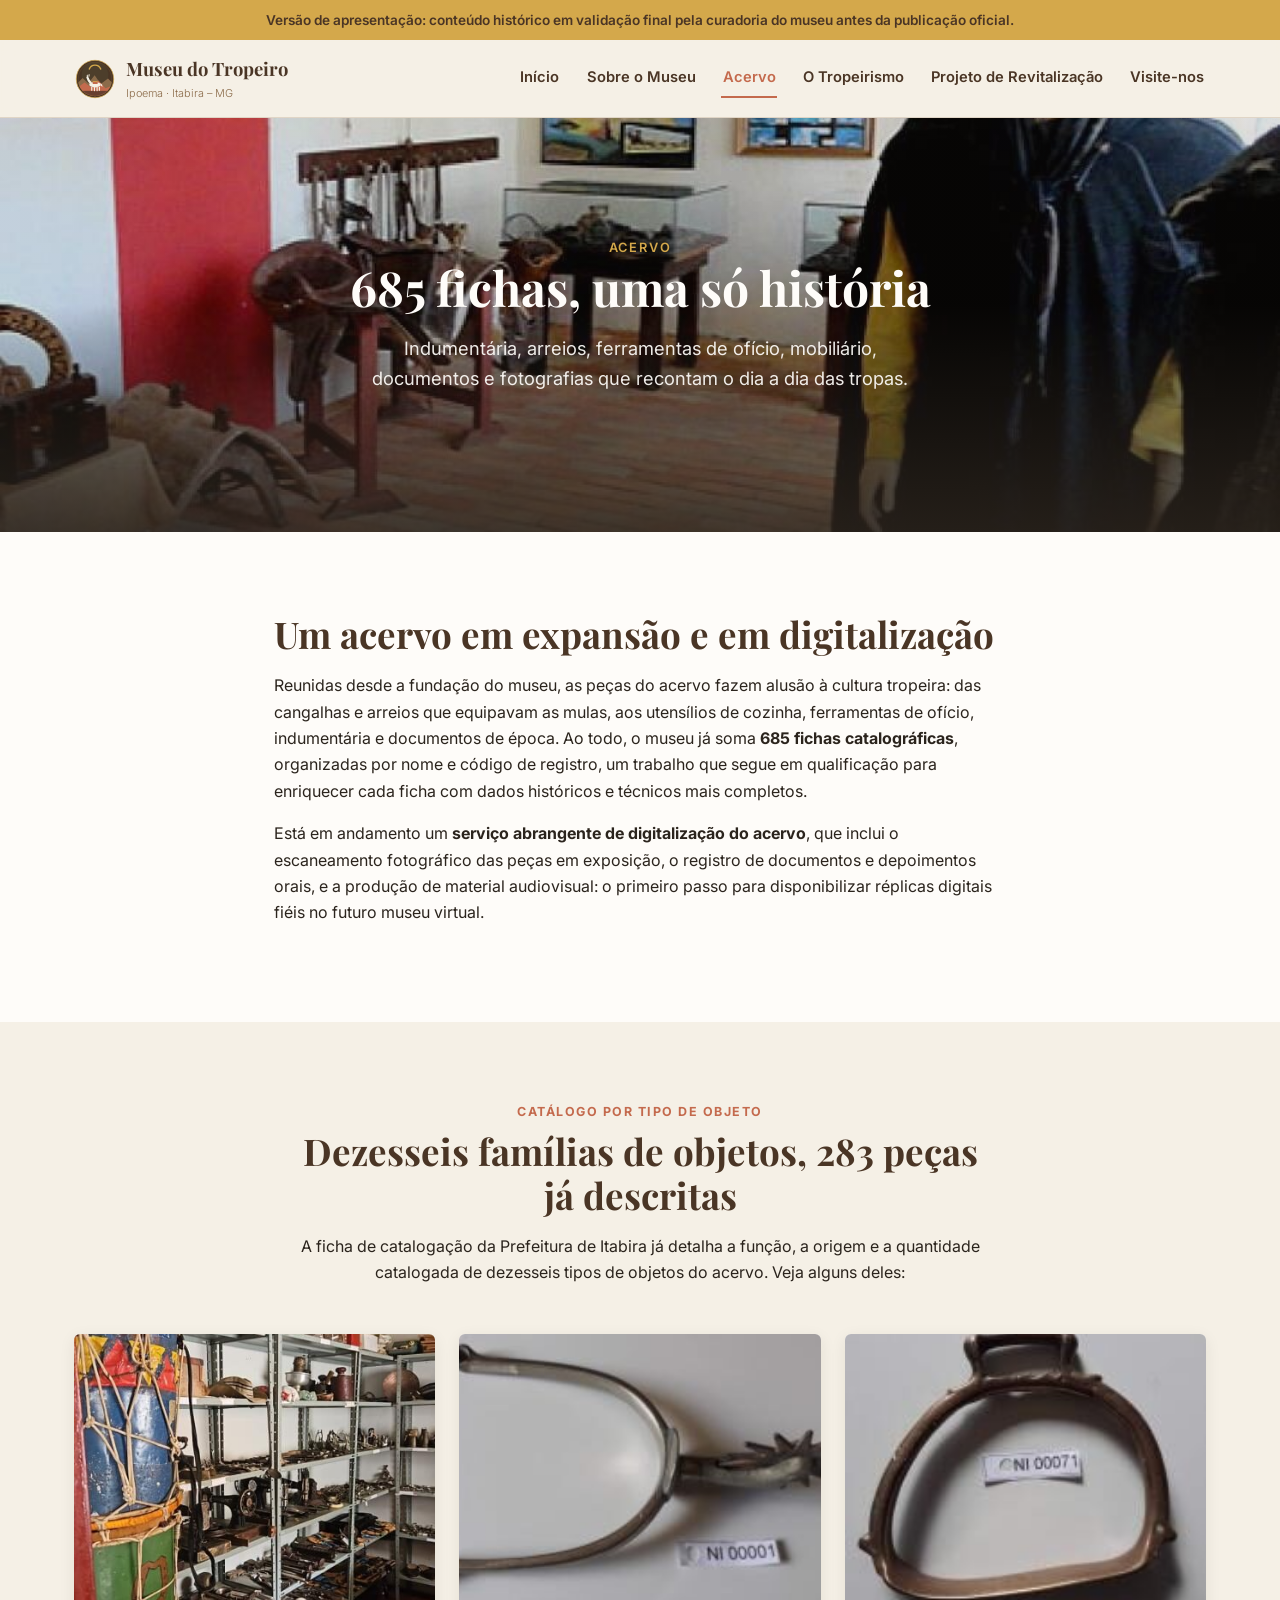
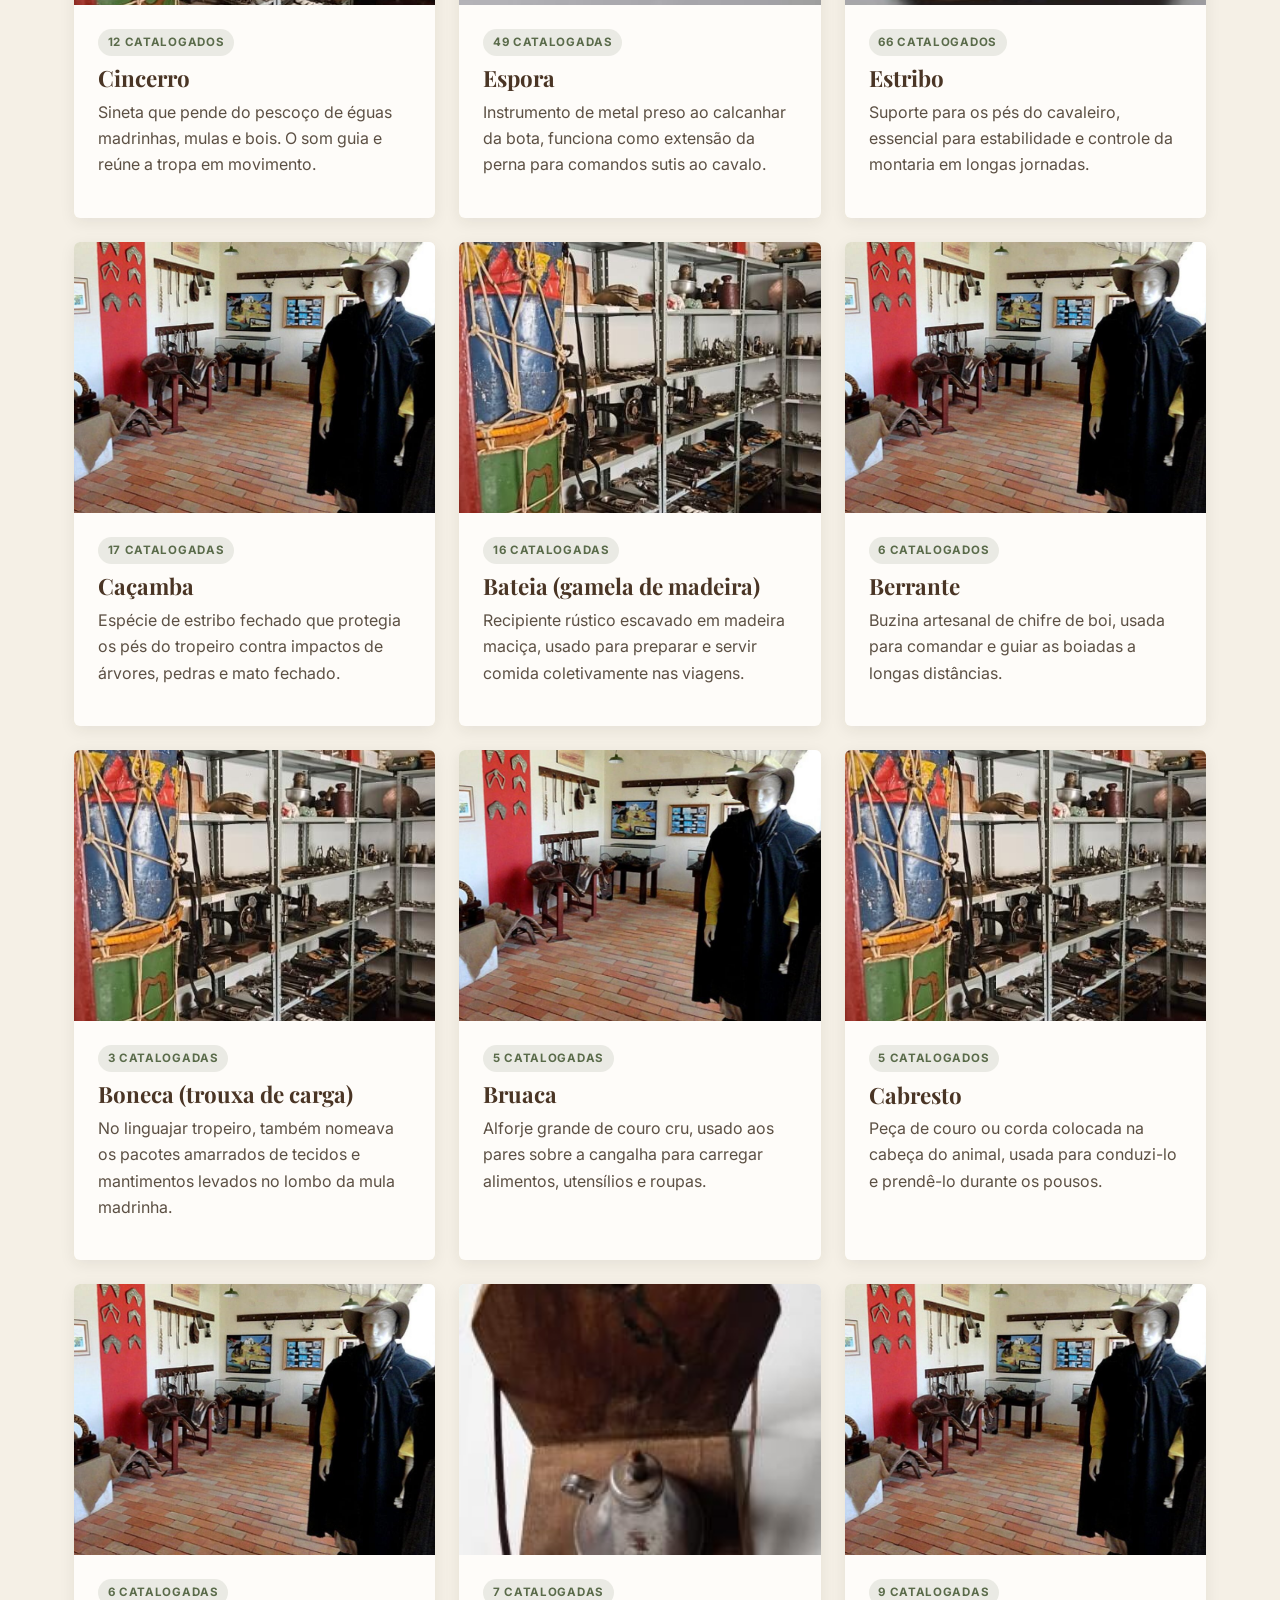
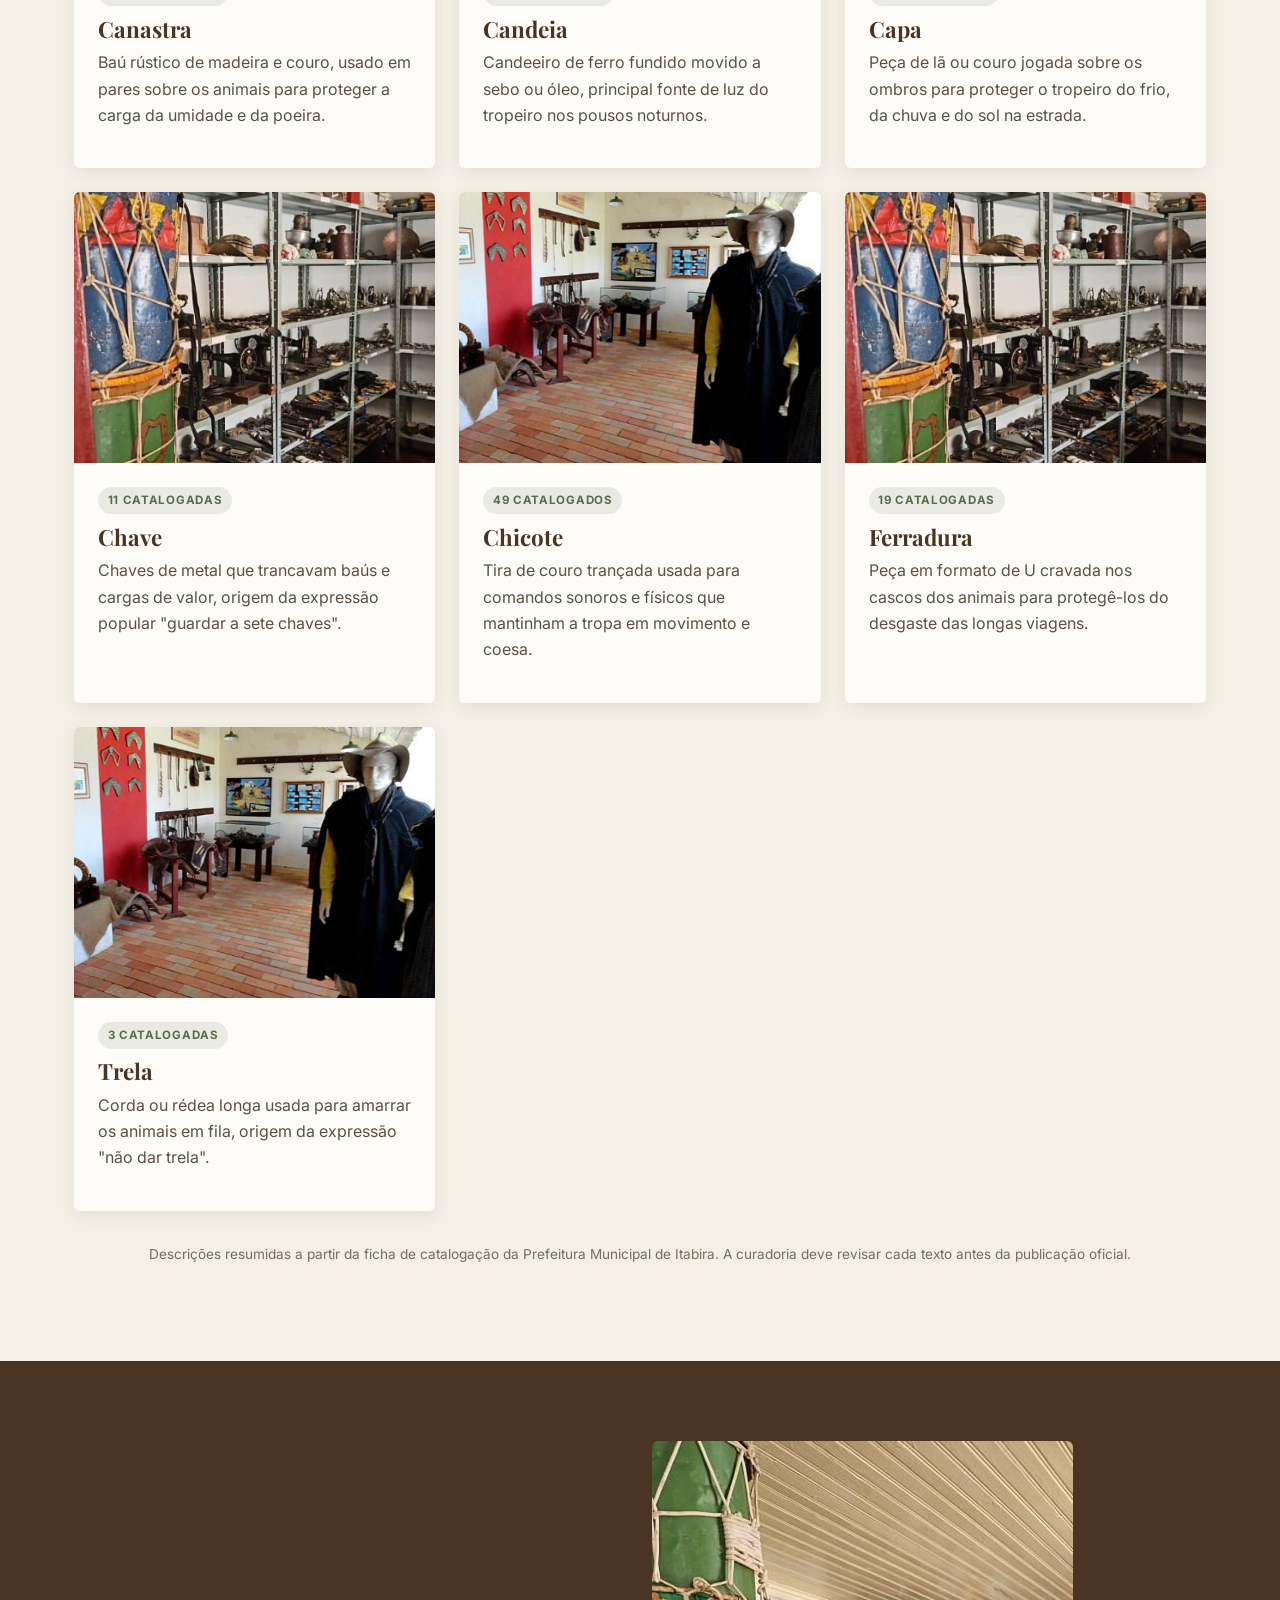
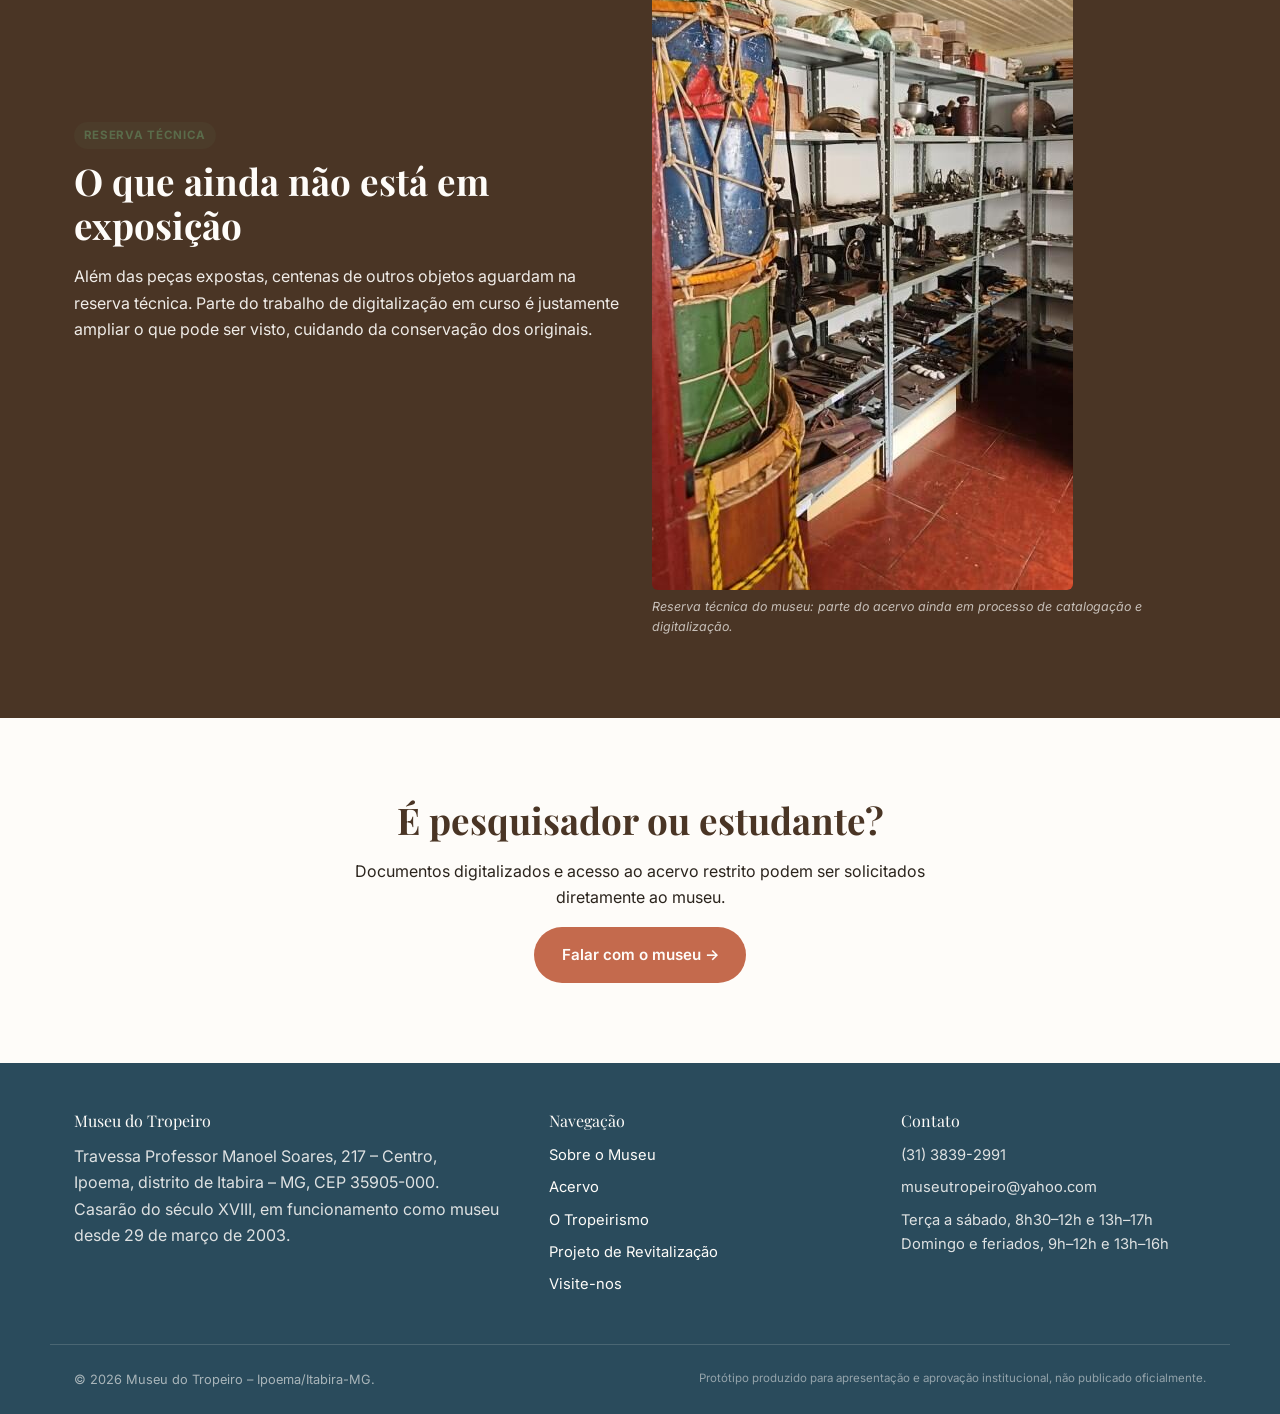
==== acervo.html @ edb42ef6 "Corrige arquivos truncados por falha de sincronizacao; catalogo completo do acervo integro" ====
<!DOCTYPE html>
<html lang="pt-BR">
<head>
<meta charset="UTF-8">
<meta name="viewport" content="width=device-width, initial-scale=1.0">
<title>Acervo | Museu do Tropeiro – Ipoema, Itabira-MG</title>
<meta name="description" content="685 fichas catalográficas: indumentária, arreios e montaria, ferramentas de ofício, mobiliário, documentos e fotografias da cultura tropeira.">
<link rel="canonical" href="https://www.museudotropeiro.org.br/acervo.html">
<meta property="og:title" content="Acervo do Museu do Tropeiro">
<meta property="og:description" content="Mais de 500 peças que contam a história do tropeirismo em Ipoema, Itabira-MG.">
<meta property="og:type" content="website">
<link rel="preconnect" href="https://fonts.googleapis.com">
<link rel="preconnect" href="https://fonts.gstatic.com" crossorigin>
<link href="https://fonts.googleapis.com/css2?family=Playfair+Display:wght@400;700&family=Inter:wght@300;400;600;700&display=swap" rel="stylesheet">
<link rel="icon" href="assets/logo/logo.svg" type="image/svg+xml">
<link rel="stylesheet" href="style.css">
</head>
<body>
<a class="skip-link" href="#conteudo-principal">Pular para o conteúdo principal</a>
<div class="faixa-aviso">Versão de apresentação: conteúdo histórico em validação final pela curadoria do museu antes da publicação oficial.</div>

<header class="header">
  <div class="header__inner">
    <a href="index.html" class="brand">
      <img src="assets/logo/logo.svg" alt="" class="brand__logo" width="42" height="42">
      <span>Museu do Tropeiro<small>Ipoema · Itabira – MG</small></span>
    </a>
    <button class="menu-toggle" aria-label="Abrir menu" aria-expanded="false" aria-controls="menu-principal">
      <svg viewBox="0 0 24 24" fill="none" stroke="currentColor" stroke-width="2" stroke-linecap="round" aria-hidden="true"><line x1="3" y1="6" x2="21" y2="6"/><line x1="3" y1="12" x2="21" y2="12"/><line x1="3" y1="18" x2="21" y2="18"/></svg>
    </button>
    <nav class="nav" id="menu-principal" aria-label="Menu principal">
      <a href="index.html">Início</a>
      <a href="sobre.html">Sobre o Museu</a>
      <a href="acervo.html">Acervo</a>
      <a href="tropeirismo.html">O Tropeirismo</a>
      <a href="projeto.html">Projeto de Revitalização</a>
      <a href="visite.html">Visite-nos</a>
    </nav>
  </div>
</header>
<div class="nav-overlay"></div>

<main id="conteudo-principal">

  <section class="hero hero--pagina" style="background-image:url('assets/images/interior-exposicao.jpg');">
    <div class="hero__content">
      <span class="hero__eyebrow">Acervo</span>
      <h1>685 fichas, uma só história</h1>
      <p class="lead">Indumentária, arreios, ferramentas de ofício, mobiliário, documentos e fotografias que recontam o dia a dia das tropas.</p>
    </div>
  </section>

  <section class="secao-branca">
    <div class="container" style="max-width:780px;">
      <div class="reveal">
        <h2>Um acervo em expansão e em digitalização</h2>
        <p>Reunidas desde a fundação do museu, as peças do acervo fazem alusão à cultura tropeira: das cangalhas e arreios que equipavam as mulas, aos utensílios de cozinha, ferramentas de ofício, indumentária e documentos de época. Ao todo, o museu já soma <strong>685 fichas catalográficas</strong>, organizadas por nome e código de registro, um trabalho que segue em qualificação para enriquecer cada ficha com dados históricos e técnicos mais completos.</p>
        <p>Está em andamento um <strong>serviço abrangente de digitalização do acervo</strong>, que inclui o escaneamento fotográfico das peças em exposição, o registro de documentos e depoimentos orais, e a produção de material audiovisual: o primeiro passo para disponibilizar réplicas digitais fiéis no futuro museu virtual.</p>
      </div>
    </div>
  </section>

  <section class="secao-creme">
    <div class="container">
      <div class="secao-cabecalho reveal">
        <span class="eyebrow">Catálogo por tipo de objeto</span>
        <h2>Dezesseis famílias de objetos, 283 peças já descritas</h2>
        <p>A ficha de catalogação da Prefeitura de Itabira já detalha a função, a origem e a quantidade catalogada de dezesseis tipos de objetos do acervo. Veja alguns deles:</p>
      </div>
      <div class="grid grid--3">
        <div class="card reveal">
          <img class="card__img" src="assets/images/reserva-tecnica.jpg" alt="Cincerros do acervo do museu" loading="lazy">
          <div class="card__body">
            <span class="card__tag">12 catalogados</span>
            <h3>Cincerro</h3>
            <p>Sineta que pende do pescoço de éguas madrinhas, mulas e bois. O som guia e reúne a tropa em movimento.</p>
          </div>
        </div>
        <div class="card reveal">
          <img class="card__img" src="assets/images/espora-catalogada.jpg" alt="Espora catalogada no acervo do museu, com etiqueta de registro" loading="lazy">
          <div class="card__body">
            <span class="card__tag">49 catalogadas</span>
            <h3>Espora</h3>
            <p>Instrumento de metal preso ao calcanhar da bota, funciona como extensão da perna para comandos sutis ao cavalo.</p>
          </div>
        </div>
        <div class="card reveal">
          <img class="card__img" src="assets/images/estribo-catalogado.jpg" alt="Estribo catalogado no acervo do museu, com etiqueta de registro" loading="lazy">
          <div class="card__body">
            <span class="card__tag">66 catalogados</span>
            <h3>Estribo</h3>
            <p>Suporte para os pés do cavaleiro, essencial para estabilidade e controle da montaria em longas jornadas.</p>
          </div>
        </div>
        <div class="card reveal">
          <img class="card__img" src="assets/images/interior-exposicao.jpg" alt="Sala de exposição com arreios e montarias" loading="lazy">
          <div class="card__body">
            <span class="card__tag">17 catalogadas</span>
            <h3>Caçamba</h3>
            <p>Espécie de estribo fechado que protegia os pés do tropeiro contra impactos de árvores, pedras e mato fechado.</p>
          </div>
        </div>
        <div class="card reveal">
          <img class="card__img" src="assets/images/reserva-tecnica.jpg" alt="Utensílios de madeira do acervo" loading="lazy">
          <div class="card__body">
            <span class="card__tag">16 catalogadas</span>
            <h3>Bateia (gamela de madeira)</h3>
            <p>Recipiente rústico escavado em madeira maciça, usado para preparar e servir comida coletivamente nas viagens.</p>
          </div>
        </div>
        <div class="card reveal">
          <img class="card__img" src="assets/images/interior-exposicao.jpg" alt="Instrumentos sonoros do acervo do museu" loading="lazy">
          <div class="card__body">
            <span class="card__tag">6 catalogados</span>
            <h3>Berrante</h3>
            <p>Buzina artesanal de chifre de boi, usada para comandar e guiar as boiadas a longas distâncias.</p>
          </div>
        </div>
        <div class="card reveal">
          <img class="card__img" src="assets/images/reserva-tecnica.jpg" alt="Trouxas de carga do acervo do museu" loading="lazy">
          <div class="card__body">
            <span class="card__tag">3 catalogadas</span>
            <h3>Boneca (trouxa de carga)</h3>
            <p>No linguajar tropeiro, também nomeava os pacotes amarrados de tecidos e mantimentos levados no lombo da mula madrinha.</p>
          </div>
        </div>
        <div class="card reveal">
          <img class="card__img" src="assets/images/interior-exposicao.jpg" alt="Bruacas de couro do acervo do museu" loading="lazy">
          <div class="card__body">
            <span class="card__tag">5 catalogadas</span>
            <h3>Bruaca</h3>
            <p>Alforje grande de couro cru, usado aos pares sobre a cangalha para carregar alimentos, utensílios e roupas.</p>
          </div>
        </div>
        <div class="card reveal">
          <img class="card__img" src="assets/images/reserva-tecnica.jpg" alt="Cabrestos de couro do acervo do museu" loading="lazy">
          <div class="card__body">
            <span class="card__tag">5 catalogados</span>
            <h3>Cabresto</h3>
            <p>Peça de couro ou corda colocada na cabeça do animal, usada para conduzi-lo e prendê-lo durante os pousos.</p>
          </div>
        </div>
        <div class="card reveal">
          <img class="card__img" src="assets/images/interior-exposicao.jpg" alt="Baús de viagem do acervo do museu" loading="lazy">
          <div class="card__body">
            <span class="card__tag">6 catalogadas</span>
            <h3>Canastra</h3>
            <p>Baú rústico de madeira e couro, usado em pares sobre os animais para proteger a carga da umidade e da poeira.</p>
          </div>
        </div>
        <div class="card reveal">
          <img class="card__img" src="assets/images/candeia-catalogada.jpg" alt="Candeia catalogada no acervo do museu, com etiqueta de registro" loading="lazy">
          <div class="card__body">
            <span class="card__tag">7 catalogadas</span>
            <h3>Candeia</h3>
            <p>Candeeiro de ferro fundido movido a sebo ou óleo, principal fonte de luz do tropeiro nos pousos noturnos.</p>
          </div>
        </div>
        <div class="card reveal">
          <img class="card__img" src="assets/images/interior-exposicao.jpg" alt="Capas de tropeiro do acervo do museu" loading="lazy">
          <div class="card__body">
            <span class="card__tag">9 catalogadas</span>
            <h3>Capa</h3>
            <p>Peça de lã ou couro jogada sobre os ombros para proteger o tropeiro do frio, da chuva e do sol na estrada.</p>
          </div>
        </div>
        <div class="card reveal">
          <img class="card__img" src="assets/images/reserva-tecnica.jpg" alt="Chaves antigas do acervo do museu" loading="lazy">
          <div class="card__body">
            <span class="card__tag">11 catalogadas</span>
            <h3>Chave</h3>
            <p>Chaves de metal que trancavam baús e cargas de valor, origem da expressão popular "guardar a sete chaves".</p>
          </div>
        </div>
        <div class="card reveal">
          <img class="card__img" src="assets/images/interior-exposicao.jpg" alt="Chicotes de couro do acervo do museu" loading="lazy">
          <div class="card__body">
            <span class="card__tag">49 catalogados</span>
            <h3>Chicote</h3>
            <p>Tira de couro trançada usada para comandos sonoros e físicos que mantinham a tropa em movimento e coesa.</p>
          </div>
        </div>
        <div class="card reveal">
          <img class="card__img" src="assets/images/reserva-tecnica.jpg" alt="Ferraduras do acervo do museu" loading="lazy">
          <div class="card__body">
            <span class="card__tag">19 catalogadas</span>
            <h3>Ferradura</h3>
            <p>Peça em formato de U cravada nos cascos dos animais para protegê-los do desgaste das longas viagens.</p>
          </div>
        </div>
        <div class="card reveal">
          <img class="card__img" src="assets/images/interior-exposicao.jpg" alt="Cordas e rédeas do acervo do museu" loading="lazy">
          <div class="card__body">
            <span class="card__tag">3 catalogadas</span>
            <h3>Trela</h3>
            <p>Corda ou rédea longa usada para amarrar os animais em fila, origem da expressão "não dar trela".</p>
          </div>
        </div>
      </div>
      <p class="text-center reveal" style="margin-top:2rem; font-size:0.85rem; color:#7a6c5a;">Descrições resumidas a partir da ficha de catalogação da Prefeitura Municipal de Itabira. A curadoria deve revisar cada texto antes da publicação oficial.</p>
    </div>
  </section>

  <section class="secao-escura">
    <div class="container grid grid--2" style="align-items:center;">
      <div class="reveal">
        <span class="card__tag">Reserva técnica</span>
        <h2>O que ainda não está em exposição</h2>
        <p>Além das peças expostas, centenas de outros objetos aguardam na reserva técnica. Parte do trabalho de digitalização em curso é justamente ampliar o que pode ser visto, cuidando da conservação dos originais.</p>
      </div>
      <figure class="foto-credito reveal">
        <img src="assets/images/reserva-tecnica.jpg" alt="Prateleiras da reserva técnica com dezenas de peças aguardando catalogação" loading="lazy">
        <figcaption style="color:rgba(254,252,249,0.7);">Reserva técnica do museu: parte do acervo ainda em processo de catalogação e digitalização.</figcaption>
      </figure>
    </div>
  </section>

  <section class="secao-branca text-center">
    <div class="container reveal" style="max-width:640px;">
      <h2>É pesquisador ou estudante?</h2>
      <p>Documentos digitalizados e acesso ao acervo restrito podem ser solicitados diretamente ao museu.</p>
      <a href="visite.html#contato" class="btn btn--primario">Falar com o museu →</a>
    </div>
  </section>

</main>

<footer class="rodape">
  <div class="container rodape-grid">
    <div>
      <h4>Museu do Tropeiro</h4>
      <p>Travessa Professor Manoel Soares, 217 – Centro, Ipoema, distrito de Itabira – MG, CEP 35905-000. Casarão do século XVIII, em funcionamento como museu desde 29 de março de 2003.</p>
    </div>
    <div>
      <h4>Navegação</h4>
      <ul>
        <li><a href="sobre.html">Sobre o Museu</a></li>
        <li><a href="acervo.html">Acervo</a></li>
        <li><a href="tropeirismo.html">O Tropeirismo</a></li>
        <li><a href="projeto.html">Projeto de Revitalização</a></li>
        <li><a href="visite.html">Visite-nos</a></li>
      </ul>
    </div>
    <div>
      <h4>Contato</h4>
      <ul>
        <li>(31) 3839-2991</li>
        <li>museutropeiro@yahoo.com</li>
        <li>Terça a sábado, 8h30–12h e 13h–17h<br>Domingo e feriados, 9h–12h e 13h–16h</li>
      </ul>
    </div>
  </div>
  <div class="container rodape-base">
    <span>© 2026 Museu do Tropeiro – Ipoema/Itabira-MG.</span>
    <span class="selo-nota">Protótipo produzido para apresentação e aprovação institucional, não publicado oficialmente.</span>
  </div>
</footer>
<script src="script.js" defer></script>
</body>
</html>
---- style.css ----
/* =========================================================
   MUSEU DO TROPEIRO (Ipoema / Itabira - MG)
   Design system e estilos globais
   ========================================================= */

:root {
  /* Paleta */
  --cor-couro: #8B6B4A;
  --cor-cafe: #4A3525;
  --cor-terracota: #C46A4D;
  --cor-dourado: #D4A84B;
  --cor-creme: #F5F0E6;
  --cor-petroleo: #2A4B5C;
  --cor-musgo: #5A6B4A;
  --cor-offblack: #2B241D;
  --cor-branco: #FEFCF9;

  /* Tipografia */
  --fonte-titulo: "Playfair Display", Georgia, serif;
  --fonte-corpo: "Inter", -apple-system, sans-serif;

  /* Espaçamento */
  --espaco-xs: 0.5rem;
  --espaco-sm: 1rem;
  --espaco-md: 1.5rem;
  --espaco-lg: 3rem;
  --espaco-xl: 5rem;

  /* Elevação */
  --sombra-suave: 0 4px 16px rgba(43, 36, 29, 0.08);
  --sombra-media: 0 8px 28px rgba(43, 36, 29, 0.14);
  --raio: 6px;

  --largura-max: 1180px;
}

/* ---------- Reset ---------- */
*, *::before, *::after { box-sizing: border-box; }
html { scroll-behavior: smooth; }
@media (prefers-reduced-motion: reduce) {
  html { scroll-behavior: auto; }
  *, *::before, *::after { animation-duration: 0.01ms !important; animation-iteration-count: 1 !important; transition-duration: 0.01ms !important; }
}

body {
  margin: 0;
  font-family: var(--fonte-corpo);
  font-weight: 400;
  font-size: 16px;
  line-height: 1.65;
  color: var(--cor-offblack);
  background: var(--cor-creme);
  -webkit-font-smoothing: antialiased;
}

h1, h2, h3, h4 {
  font-family: var(--fonte-titulo);
  color: var(--cor-cafe);
  line-height: 1.2;
  margin: 0 0 var(--espaco-sm);
  font-weight: 700;
}
h1 { font-size: clamp(2.2rem, 4vw, 3rem); }
h2 { font-size: clamp(1.7rem, 3vw, 2.3rem); }
h3 { font-size: 1.4rem; }
h4 { font-size: 1.15rem; font-weight: 400; font-style: italic; }

p { margin: 0 0 var(--espaco-sm); }
a { color: var(--cor-terracota); text-decoration: none; transition: color 0.2s ease; }
a:hover { color: var(--cor-cafe); text-decoration: underline; }
img { max-width: 100%; display: block; border-radius: var(--raio); }
ul { padding-left: 1.2rem; }
.container { max-width: var(--largura-max); margin: 0 auto; padding: 0 var(--espaco-md); }

/* ---------- Foco / acessibilidade ---------- */
a:focus-visible, button:focus-visible, input:focus-visible, textarea:focus-visible, [tabindex]:focus-visible {
  outline: 3px solid var(--cor-dourado);
  outline-offset: 2px;
}

.skip-link {
  position: absolute;
  left: -999px;
  top: 0;
  background: var(--cor-cafe);
  color: var(--cor-branco);
  padding: 0.75rem 1.25rem;
  z-index: 1000;
  border-radius: 0 0 var(--raio) 0;
}
.skip-link:focus {
  left: 0;
}

.sr-only {
  position: absolute;
  width: 1px; height: 1px;
  overflow: hidden;
  clip: rect(0 0 0 0);
  white-space: nowrap;
}

/* ---------- Header ---------- */
.header {
  position: sticky;
  top: 0;
  z-index: 500;
  background: rgba(245, 240, 230, 0.85);
  backdrop-filter: blur(8px);
  border-bottom: 1px solid rgba(139, 107, 74, 0.2);
  transition: background 0.3s ease, box-shadow 0.3s ease;
}
.header.scrolled {
  background: var(--cor-creme);
  box-shadow: var(--sombra-suave);
}
.header__inner {
  display: flex;
  align-items: center;
  justify-content: space-between;
  padding: 0.9rem var(--espaco-md);
  max-width: var(--largura-max);
  margin: 0 auto;
}
.brand {
  display: flex;
  align-items: center;
  gap: 0.6rem;
  font-family: var(--fonte-titulo);
  font-weight: 700;
  font-size: 1.15rem;
  color: var(--cor-cafe);
}
.brand__badge {
  width: 38px; height: 38px;
  border-radius: 50%;
  background: var(--cor-terracota);
  color: var(--cor-branco);
  display: flex; align-items: center; justify-content: center;
  font-family: var(--fonte-titulo);
  font-weight: 700;
  flex-shrink: 0;
}
.brand__logo {
  width: 42px;
  height: 42px;
  flex-shrink: 0;
}
.rodape__logo {
  width: 46px;
  height: 46px;
  flex-shrink: 0;
}
.brand small { display: block; font-family: var(--fonte-corpo); font-weight: 300; font-size: 0.68rem; color: var(--cor-couro); }

.nav {
  display: flex;
  gap: var(--espaco-md);
  align-items: center;
}
.nav a {
  color: var(--cor-cafe);
  font-weight: 600;
  font-size: 0.92rem;
  padding: 0.4rem 0.1rem;
  border-bottom: 2px solid transparent;
  text-decoration: none;
}
.nav a:hover, .nav a.active {
  color: var(--cor-terracota);
  border-bottom-color: var(--cor-terracota);
}

.menu-toggle {
  display: none;
  background: none;
  border: none;
  cursor: pointer;
  padding: 0.5rem;
  color: var(--cor-cafe);
}
.menu-toggle svg { width: 26px; height: 26px; }

@media (max-width: 860px) {
  .menu-toggle { display: block; }
  .nav {
    position: fixed;
    top: 0; left: 0;
    height: 100vh;
    width: min(78vw, 320px);
    background: var(--cor-branco);
    flex-direction: column;
    align-items: flex-start;
    padding: 5.5rem var(--espaco-md) var(--espaco-md);
    gap: var(--espaco-md);
    transform: translateX(-100%);
    transition: transform 0.3s ease-in-out;
    box-shadow: var(--sombra-media);
  }
  .nav.open { transform: translateX(0); }
  .nav a { font-size: 1.05rem; width: 100%; }
  .nav-overlay {
    display: none;
    position: fixed; inset: 0;
    background: rgba(43,36,29,0.45);
    z-index: 490;
  }
  .nav-overlay.open { display: block; }
}

/* ---------- Hero ---------- */
.hero {
  position: relative;
  min-height: 78vh;
  display: flex;
  align-items: center;
  color: var(--cor-branco);
  overflow: hidden;
  background: linear-gradient(180deg, rgba(43,36,29,0.35), rgba(43,36,29,0.72)), var(--cor-cafe);
  background-size: cover;
  background-position: center;
}
.hero::after {
  content: "";
  position: absolute; inset: 0;
  background: linear-gradient(0deg, rgba(43,36,29,0.85) 0%, rgba(43,36,29,0.15) 55%);
  pointer-events: none;
}
.hero__content {
  position: relative;
  z-index: 2;
  max-width: 720px;
  margin: 0 auto;
  text-align: center;
  padding: 0 var(--espaco-md);
}
.hero__eyebrow {
  text-transform: uppercase;
  letter-spacing: 0.14em;
  font-size: 0.8rem;
  font-weight: 600;
  color: var(--cor-dourado);
  margin-bottom: var(--espaco-sm);
}
.hero h1 { color: var(--cor-branco); }
.hero p.lead { font-size: 1.15rem; color: rgba(254,252,249,0.92); max-width: 560px; margin: var(--espaco-sm) auto var(--espaco-md); }

.hero--pagina {
  min-height: 46vh;
}

/* ---------- Botões ---------- */
.btn {
  display: inline-flex;
  align-items: center;
  gap: 0.5rem;
  padding: 0.85rem 1.6rem;
  border-radius: 999px;
  font-weight: 600;
  font-size: 0.95rem;
  border: 2px solid transparent;
  cursor: pointer;
  text-decoration: none;
  transition: transform 0.15s ease, box-shadow 0.2s ease, background 0.2s ease;
}
.btn:active { transform: scale(0.98); }
.btn--primario {
  background: var(--cor-terracota);
  color: var(--cor-branco);
}
.btn--primario:hover { background: var(--cor-dourado); color: var(--cor-cafe); text-decoration: none; }
.btn--fantasma {
  background: transparent;
  border-color: rgba(254,252,249,0.7);
  color: var(--cor-branco);
}
.btn--fantasma:hover { background: rgba(254,252,249,0.15); text-decoration: none; color: var(--cor-branco); }
.btn--outline {
  background: transparent;
  border-color: var(--cor-terracota);
  color: var(--cor-terracota);
}
.btn--outline:hover { background: var(--cor-terracota); color: var(--cor-branco); text-decoration: none; }

/* ---------- Seções ---------- */
section { padding: var(--espaco-xl) 0; }
.secao-creme { background: var(--cor-creme); }
.secao-branca { background: var(--cor-branco); }
.secao-escura {
  background: var(--cor-cafe);
  color: rgba(254,252,249,0.92);
}
.secao-escura h2, .secao-escura h3 { color: var(--cor-branco); }
.secao-escura a { color: var(--cor-dourado); }

.secao-cabecalho {
  max-width: 680px;
  margin: 0 auto var(--espaco-lg);
  text-align: center;
}
.secao-cabecalho .eyebrow {
  text-transform: uppercase;
  letter-spacing: 0.12em;
  font-size: 0.78rem;
  font-weight: 700;
  color: var(--cor-terracota);
  margin-bottom: 0.4rem;
  display: block;
}

/* ---------- Grid / Cards ---------- */
.grid {
  display: grid;
  gap: var(--espaco-md);
}
.grid--3 { grid-template-columns: repeat(3, 1fr); }
.grid--2 { grid-template-columns: repeat(2, 1fr); }
@media (max-width: 900px) {
  .grid--3, .grid--2 { grid-template-columns: 1fr; }
}

.card {
  background: var(--cor-branco);
  border-radius: var(--raio);
  overflow: hidden;
  box-shadow: var(--sombra-suave);
  transition: transform 0.3s ease, box-shadow 0.3s ease;
  display: flex;
  flex-direction: column;
}
.card:hover { transform: translateY(-4px); box-shadow: var(--sombra-media); }
.card__img { aspect-ratio: 4/3; object-fit: cover; width: 100%; border-radius: 0; }
.card__body { padding: var(--espaco-md); flex: 1; display: flex; flex-direction: column; }
.card__body h3 { margin-bottom: 0.4rem; }
.card__body p { color: #5c5044; flex: 1; }
.card__tag {
  display: inline-block;
  font-size: 0.72rem;
  font-weight: 700;
  text-transform: uppercase;
  letter-spacing: 0.06em;
  color: var(--cor-musgo);
  background: rgba(90,107,74,0.12);
  padding: 0.25rem 0.6rem;
  border-radius: 999px;
  margin-bottom: 0.6rem;
  width: fit-content;
}

figure.foto-credito { margin: 0; }
figure.foto-credito figcaption {
  font-size: 0.78rem;
  color: #7a6c5a;
  margin-top: 0.4rem;
  font-style: italic;
}

/* ---------- Timeline ---------- */
.linha-tempo {
  position: relative;
  margin-left: 1rem;
  padding-left: var(--espaco-md);
  border-left: 3px solid var(--cor-couro);
}
.marco {
  position: relative;
  padding-bottom: var(--espaco-lg);
}
.marco:last-child { padding-bottom: 0; }
.marco::before {
  content: "";
  position: absolute;
  left: calc(-1 * var(--espaco-md) - 9px);
  top: 4px;
  width: 16px; height: 16px;
  border-radius: 50%;
  background: var(--cor-dourado);
  border: 3px solid var(--cor-branco);
  box-shadow: 0 0 0 2px var(--cor-couro);
}
.marco__ano {
  font-family: var(--fonte-titulo);
  font-weight: 700;
  font-size: 1.6rem;
  color: var(--cor-terracota);
}

/* ---------- Fatos rápidos / stats ---------- */
.fatos {
  display: grid;
  grid-template-columns: repeat(auto-fit, minmax(150px, 1fr));
  gap: var(--espaco-md);
  text-align: center;
}
.fato__numero {
  font-family: var(--fonte-titulo);
  font-size: 2.4rem;
  font-weight: 700;
  color: var(--cor-dourado);
}
.fato__legenda { font-size: 0.85rem; color: rgba(254,252,249,0.8); }

/* ---------- Info / tabela de visita ---------- */
.info-lista {
  list-style: none;
  padding: 0;
  margin: 0;
  display: grid;
  gap: var(--espaco-sm);
}
.info-lista li {
  display: flex;
  gap: 0.9rem;
  align-items: flex-start;
  padding: var(--espaco-sm);
  background: var(--cor-branco);
  border-radius: var(--raio);
  box-shadow: var(--sombra-suave);
}
.info-lista .icone {
  flex-shrink: 0;
  width: 40px; height: 40px;
  border-radius: 50%;
  background: rgba(196,106,77,0.12);
  color: var(--cor-terracota);
  display: flex; align-items: center; justify-content: center;
  font-weight: 700;
}

/* ---------- Formulário ---------- */
.form-grupo { margin-bottom: var(--espaco-sm); }
.form-grupo label { display: block; font-weight: 600; margin-bottom: 0.3rem; font-size: 0.92rem; color: var(--cor-cafe); }
.form-grupo input, .form-grupo textarea {
  width: 100%;
  padding: 0.75rem 0.9rem;
  border: 1.5px solid rgba(139,107,74,0.35);
  border-radius: var(--raio);
  font-family: var(--fonte-corpo);
  font-size: 0.95rem;
  background: var(--cor-branco);
  color: var(--cor-offblack);
}
.form-grupo input:invalid:not(:placeholder-shown) { border-color: var(--cor-terracota); }
.toast {
  display: none;
  background: var(--cor-musgo);
  color: var(--cor-branco);
  padding: 0.8rem 1rem;
  border-radius: var(--raio);
  margin-top: var(--espaco-sm);
}
.toast.show { display: block; }

/* ---------- Rodapé ---------- */
.rodape {
  background: var(--cor-petroleo);
  color: rgba(254,252,249,0.85);
  padding: var(--espaco-lg) 0 var(--espaco-md);
}
.rodape a { color: var(--cor-branco); }
.rodape h4 { color: var(--cor-branco); font-style: normal; font-size: 1rem; margin-bottom: 0.8rem; }
.rodape-grid {
  display: grid;
  grid-template-columns: 1.4fr 1fr 1fr;
  gap: var(--espaco-lg);
}
@media (max-width: 760px) {
  .rodape-grid { grid-template-columns: 1fr; gap: var(--espaco-md); }
}
.rodape ul { list-style: none; padding: 0; margin: 0; display: grid; gap: 0.5rem; font-size: 0.92rem; }
.rodape-base {
  border-top: 1px solid rgba(254,252,249,0.15);
  margin-top: var(--espaco-lg);
  padding-top: var(--espaco-md);
  font-size: 0.8rem;
  color: rgba(254,252,249,0.6);
  display: flex;
  justify-content: space-between;
  flex-wrap: wrap;
  gap: 0.5rem;
}
.selo-nota {
  font-size: 0.72rem;
  color: rgba(254,252,249,0.5);
}

/* ---------- Aviso de conteúdo em validação ---------- */
.faixa-aviso {
  background: var(--cor-dourado);
  color: var(--cor-cafe);
  text-align: center;
  font-size: 0.85rem;
  font-weight: 600;
  padding: 0.55rem var(--espaco-sm);
}

/* ---------- Reveal on scroll ---------- */
.reveal {
  opacity: 0;
  transform: translateY(20px);
  transition: opacity 0.6s ease-out, transform 0.6s ease-out;
}
.reveal.is-visible {
  opacity: 1;
  transform: translateY(0);
}
@media (prefers-reduced-motion: reduce) {
  .reveal { opacity: 1; transform: none; transition: none; }
}

/* ---------- Utilidades ---------- */
.mt-lg { margin-top: var(--espaco-lg); }
.text-center { text-align: center; }
.divisor {
  width: 60px; height: 3px;
  background: var(--cor-dourado);
  margin: var(--espaco-sm) auto;
  border-radius: 3px;
}
.divisor--esq { margin-left: 0; }

.galeria {
  display: grid;
  grid-template-columns: repeat(3, 1fr);
  gap: var(--espaco-sm);
}
@media (max-width: 760px) {
  .galeria { grid-template-columns: repeat(2, 1fr); }
}

.citacao {
  font-family: var(--fonte-titulo);
  font-style: italic;
  font-size: 1.3rem;
  color: var(--cor-cafe);
  border-left: 4px solid var(--cor-dourado);
  padding-left: var(--espaco-md);
  max-width: 640px;
  margin: var(--espaco-lg) auto;
}
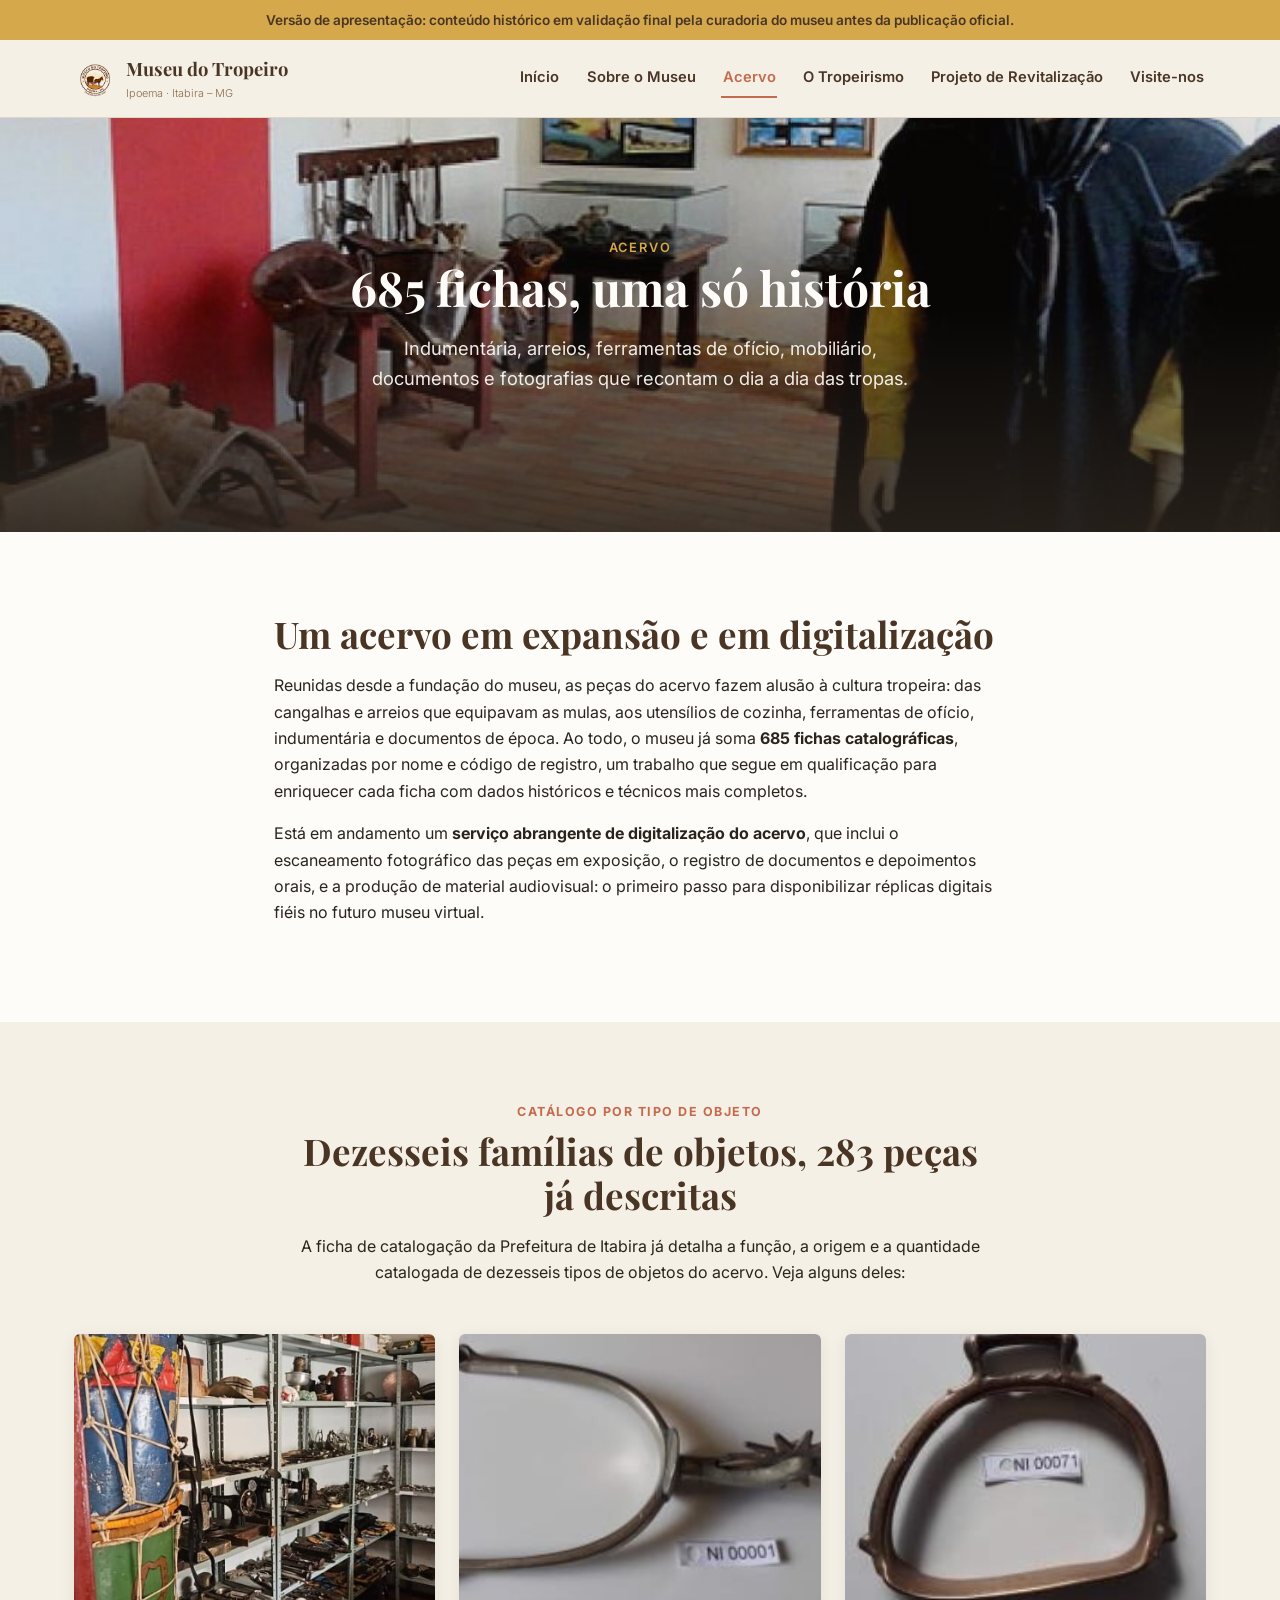
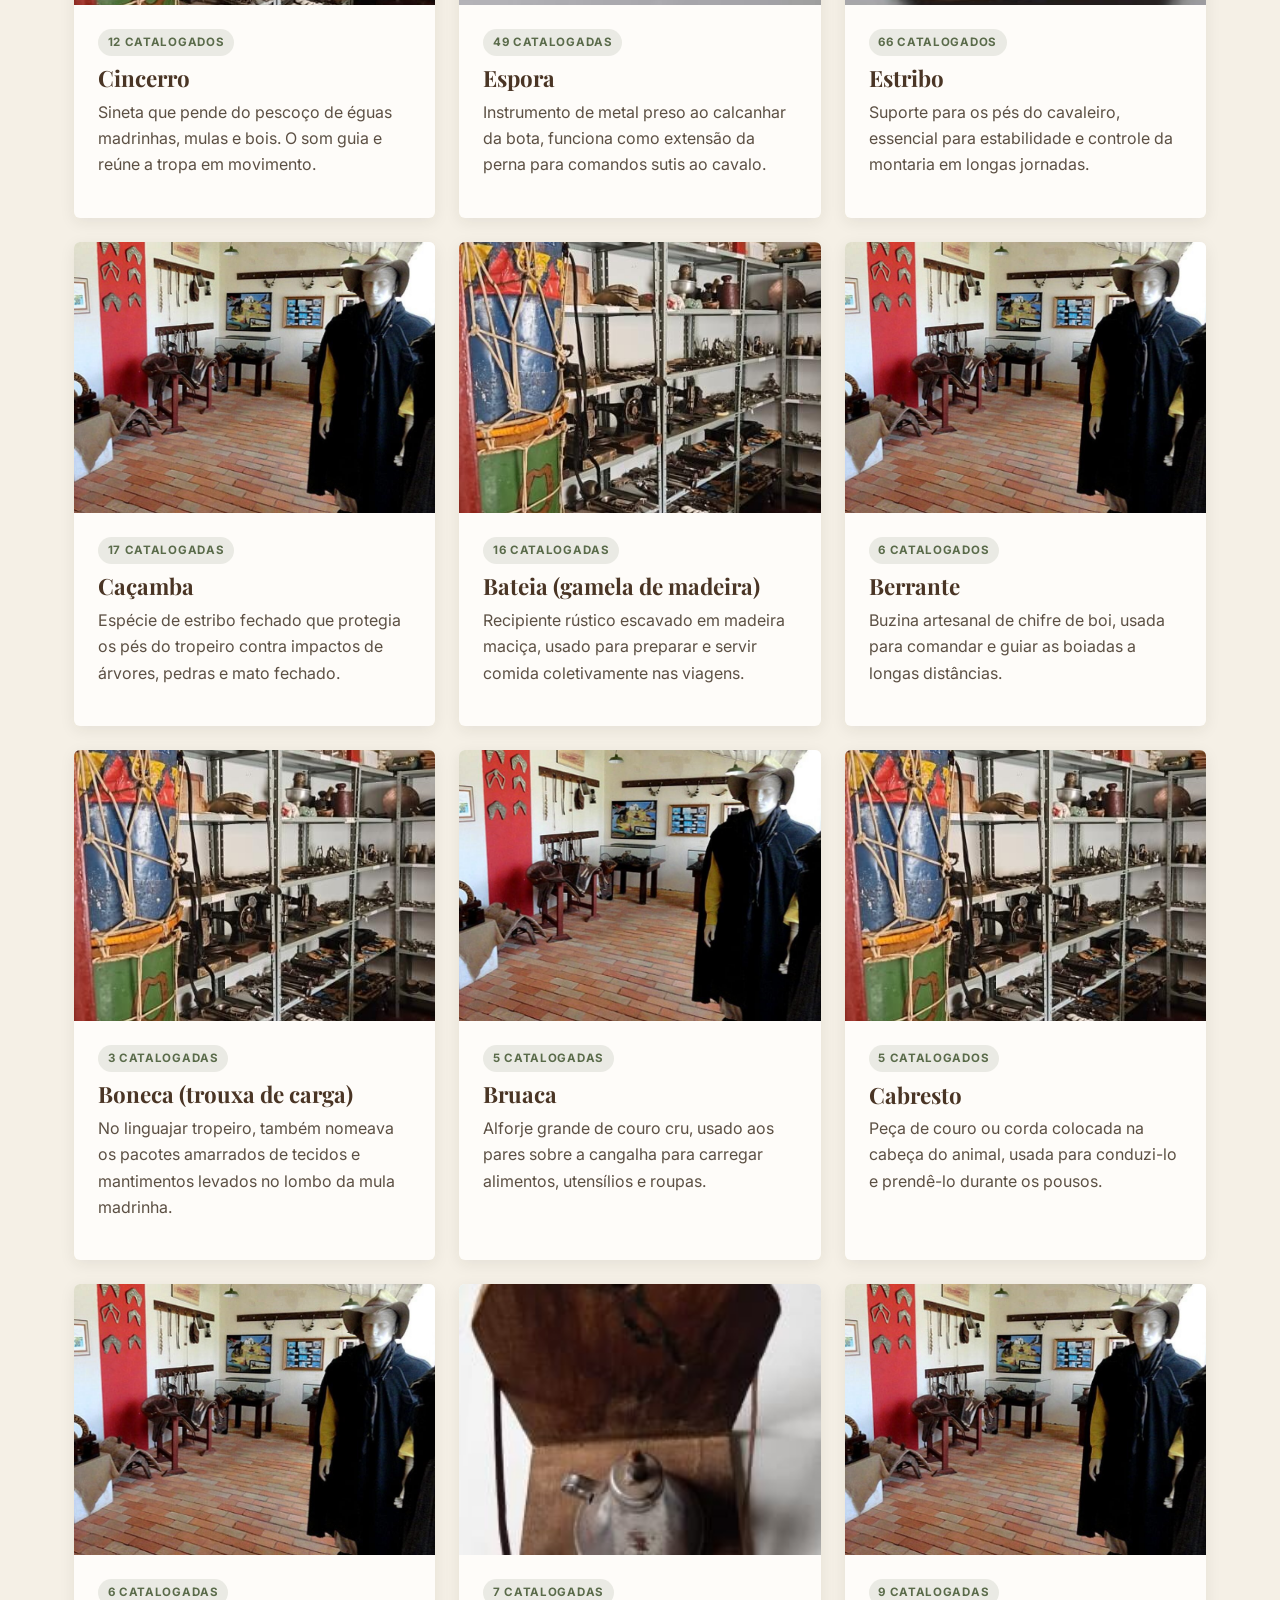
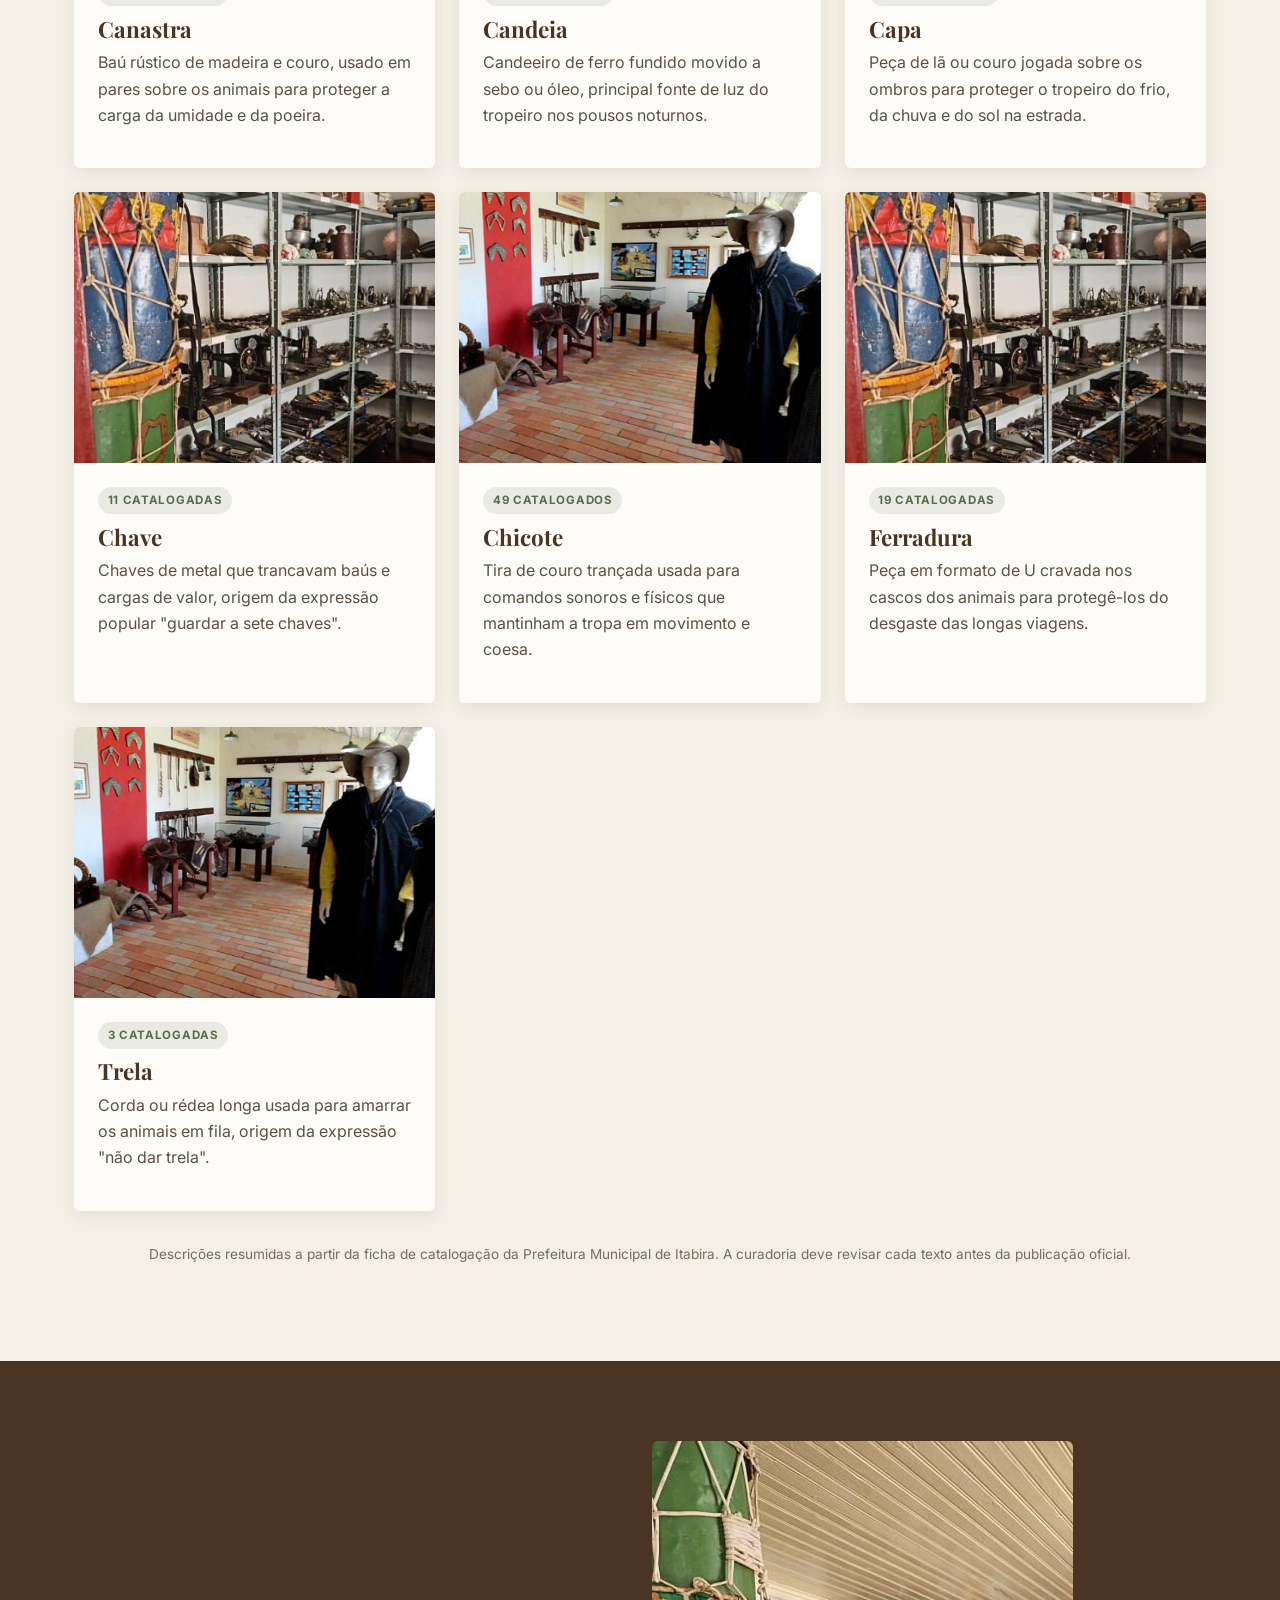
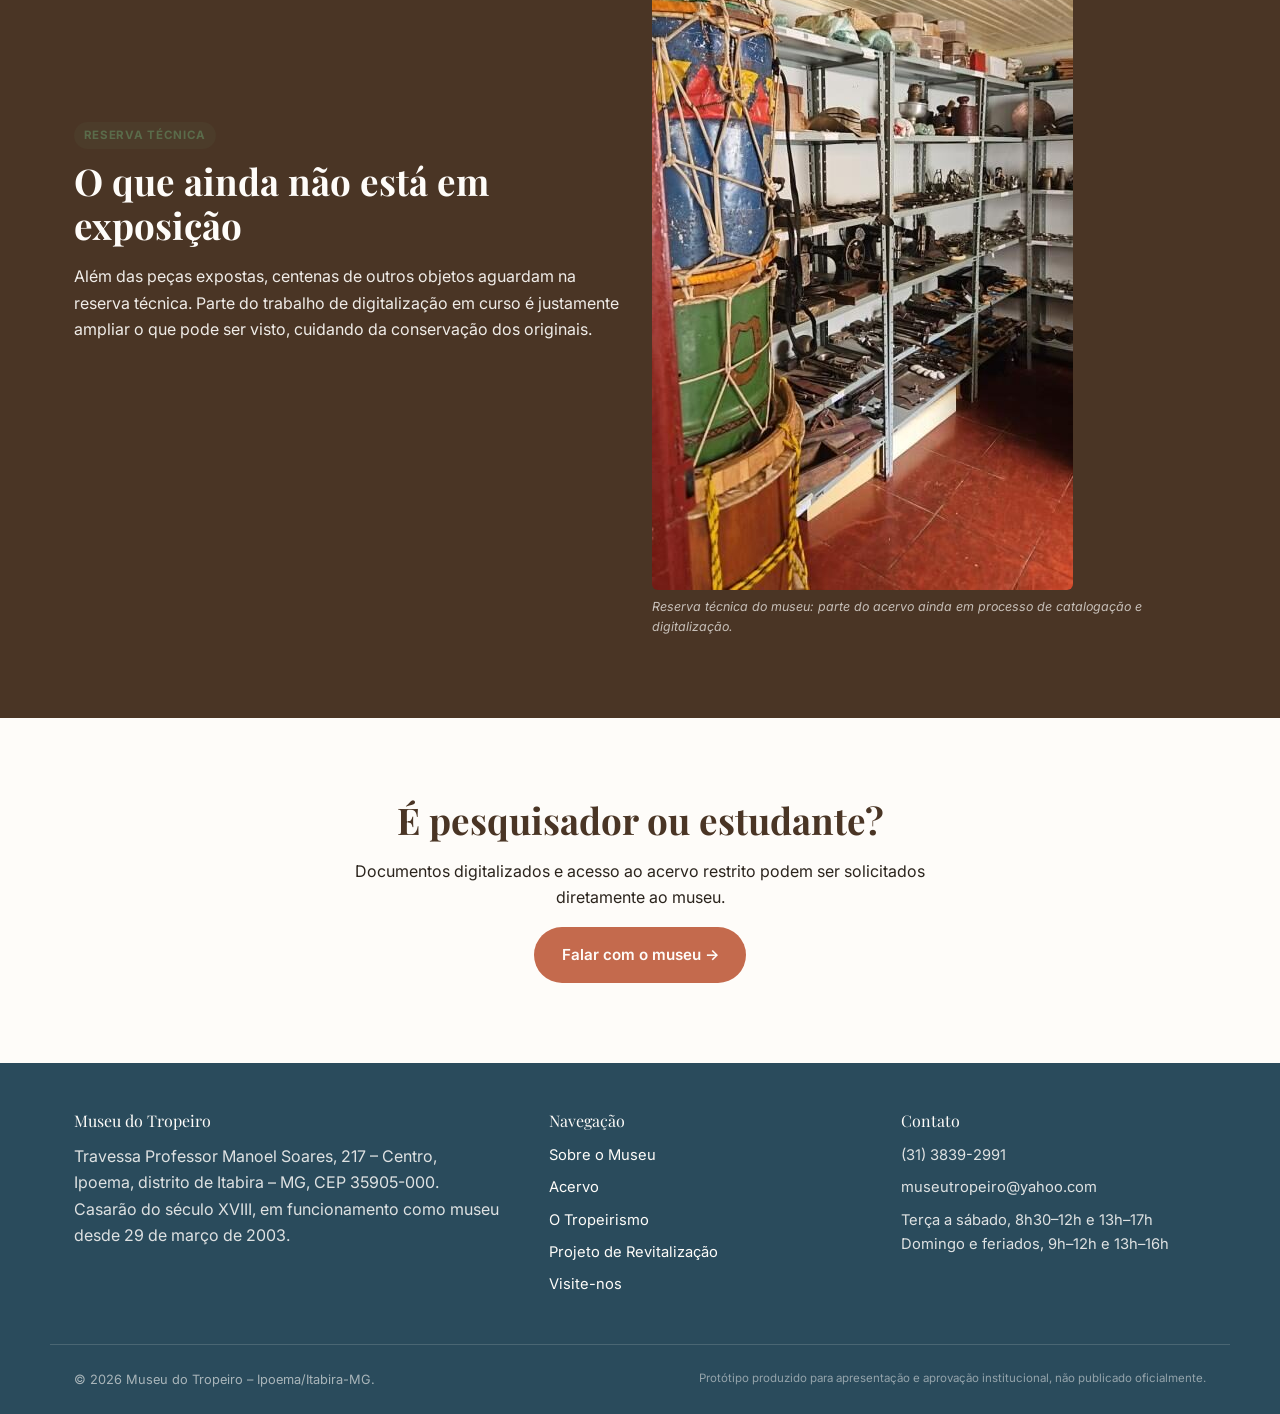
==== commit 708f88ba: "Aplica logomarca e favicon oficiais fornecidos pelo cliente" ====
--- a/acervo.html
+++ b/acervo.html
@@ -12,7 +12,8 @@
 <link rel="preconnect" href="https://fonts.googleapis.com">
 <link rel="preconnect" href="https://fonts.gstatic.com" crossorigin>
 <link href="https://fonts.googleapis.com/css2?family=Playfair+Display:wght@400;700&family=Inter:wght@300;400;600;700&display=swap" rel="stylesheet">
-<link rel="icon" href="assets/logo/logo.svg" type="image/svg+xml">
+<link rel="icon" href="assets/logo/favicon-32.png" type="image/png">
+<link rel="apple-touch-icon" href="assets/logo/favicon.png">
 <link rel="stylesheet" href="style.css">
 </head>
 <body>
@@ -22,7 +23,7 @@
 <header class="header">
   <div class="header__inner">
     <a href="index.html" class="brand">
-      <img src="assets/logo/logo.svg" alt="" class="brand__logo" width="42" height="42">
+      <img src="assets/logo/logo.png" alt="" class="brand__logo" width="42" height="42">
       <span>Museu do Tropeiro<small>Ipoema · Itabira – MG</small></span>
     </a>
     <button class="menu-toggle" aria-label="Abrir menu" aria-expanded="false" aria-controls="menu-principal">
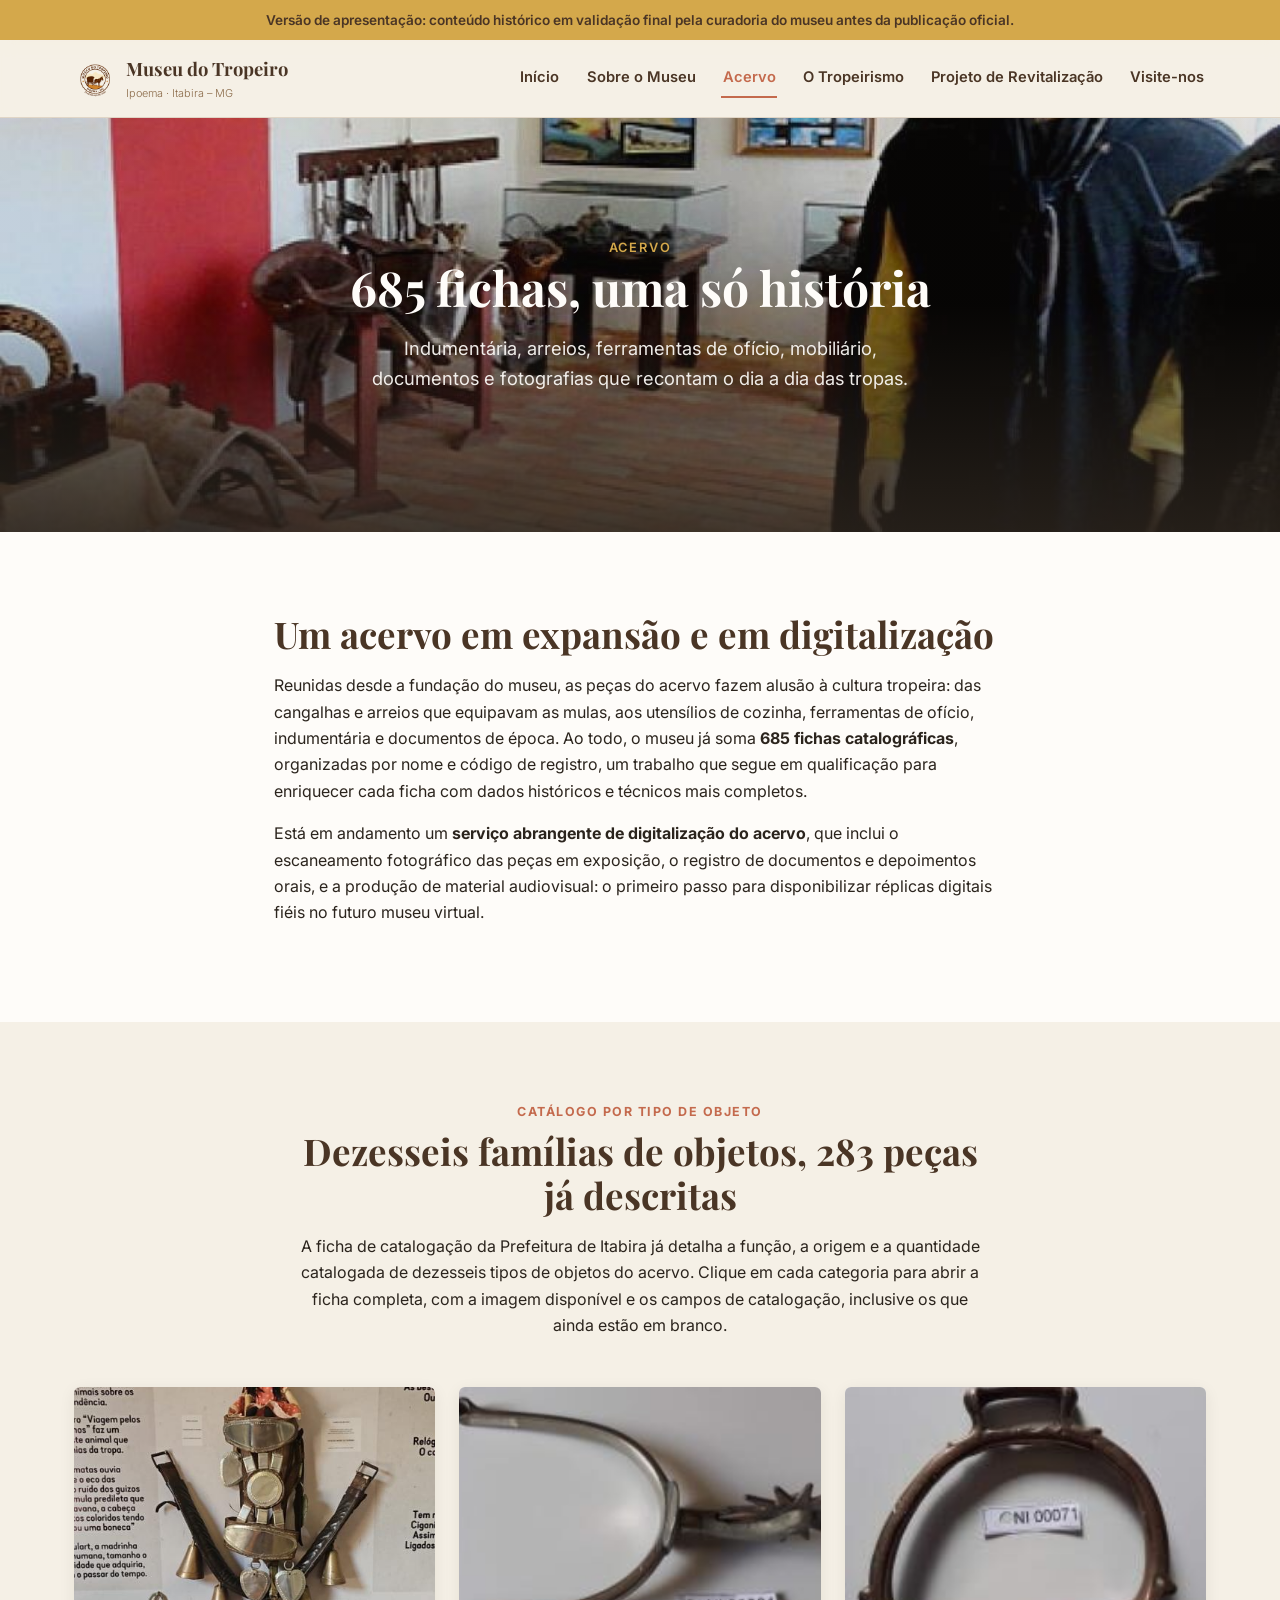
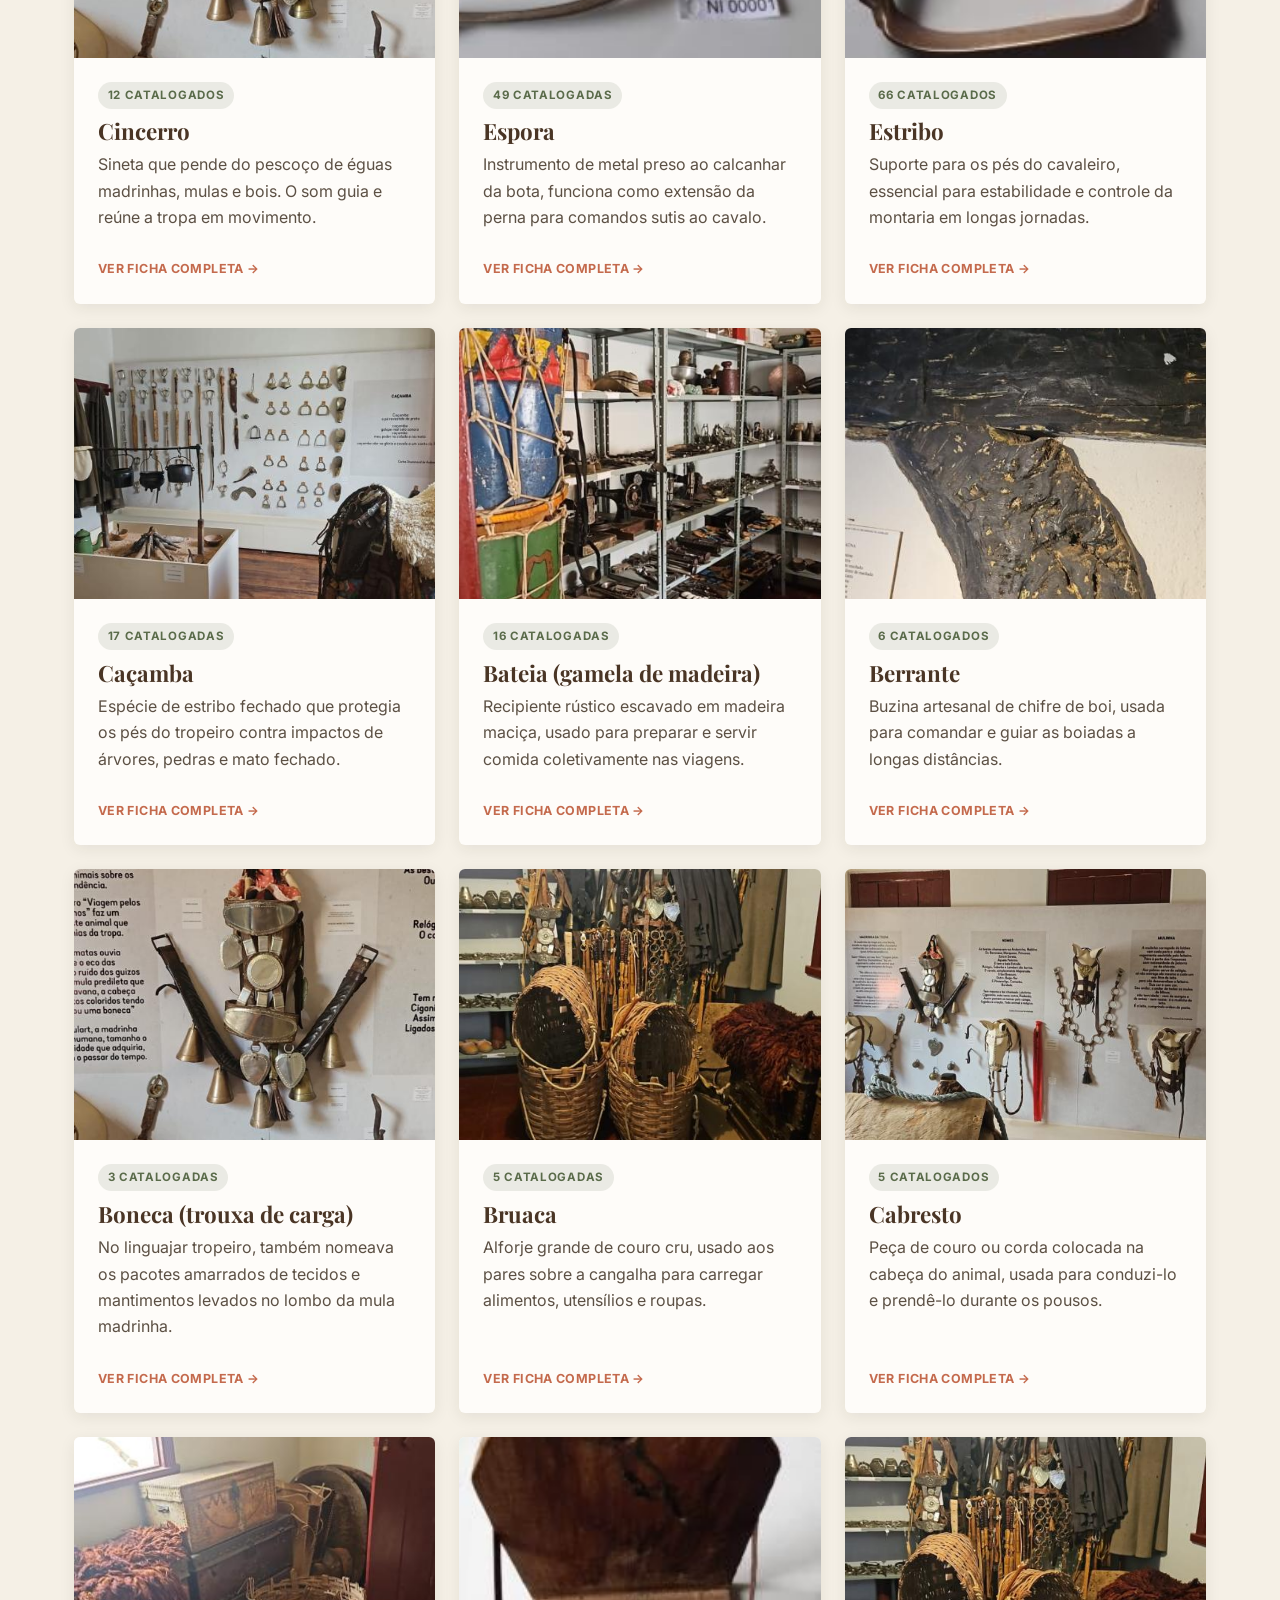
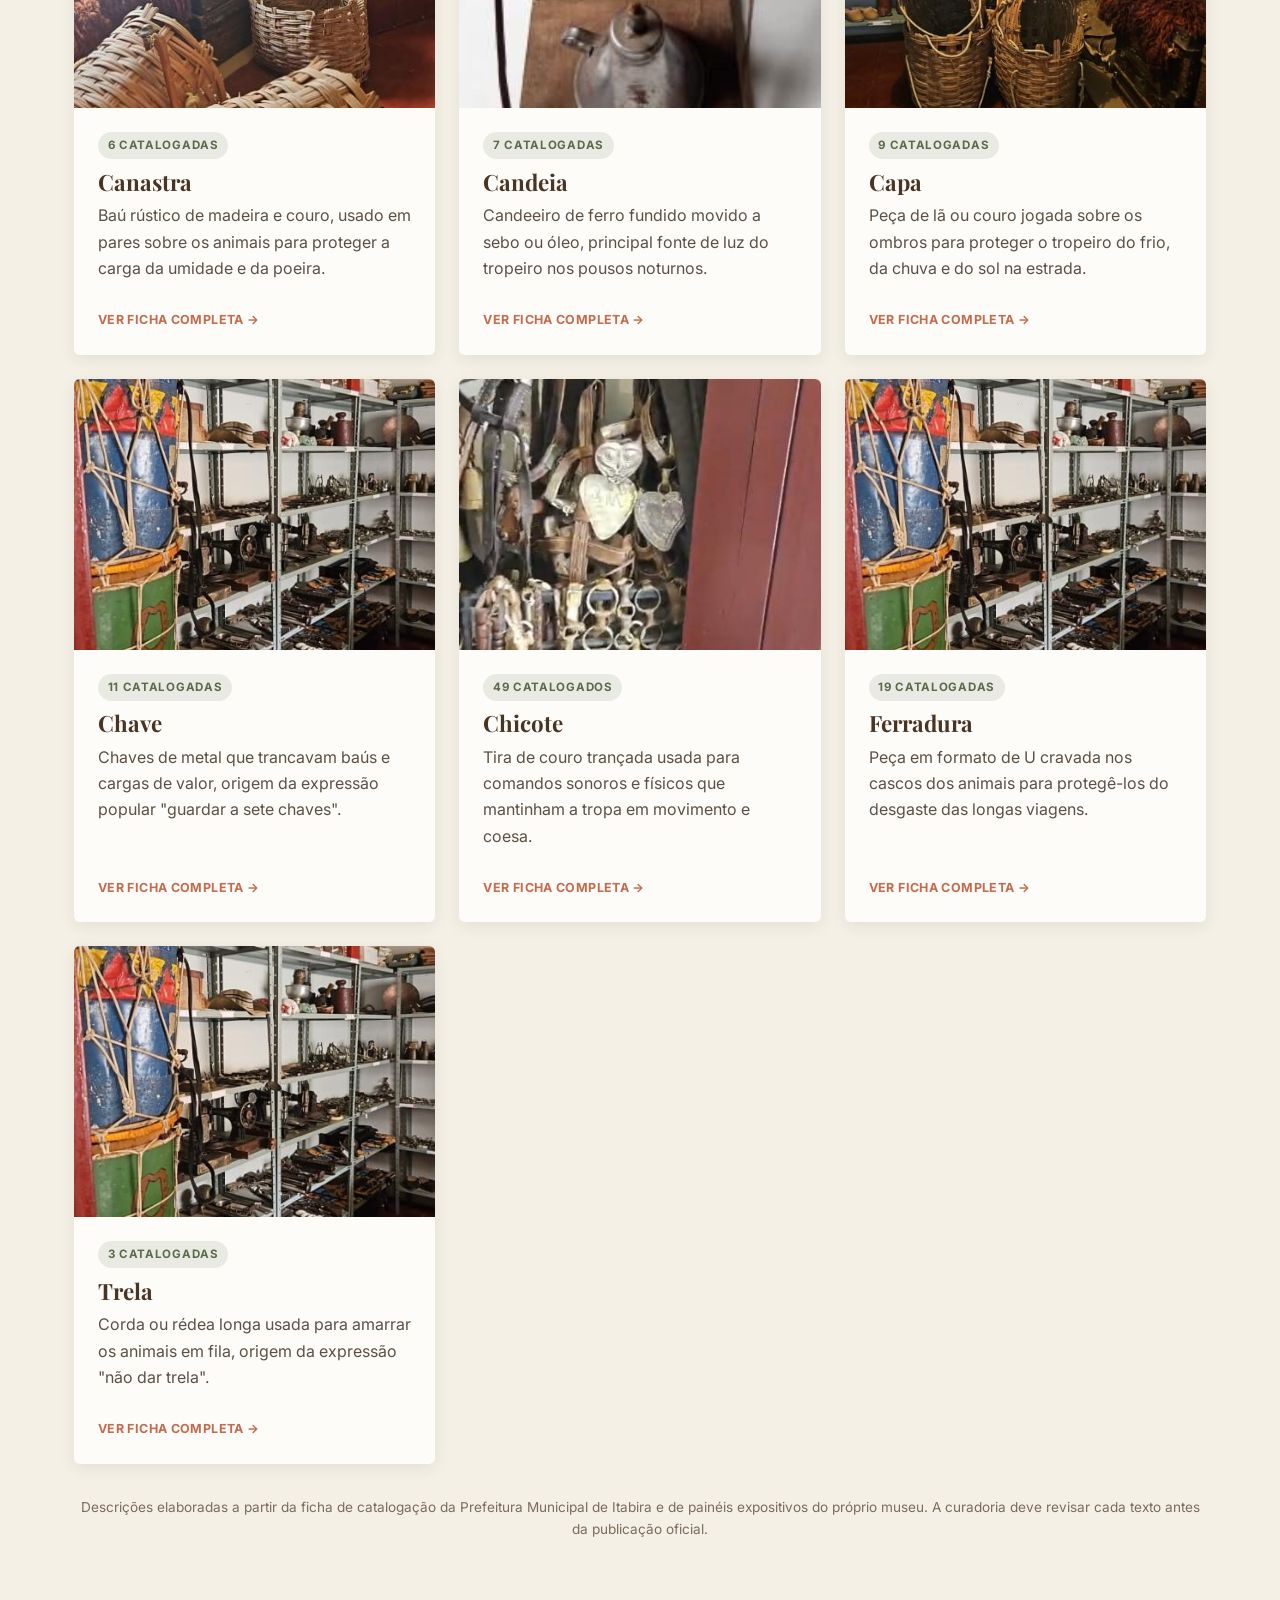
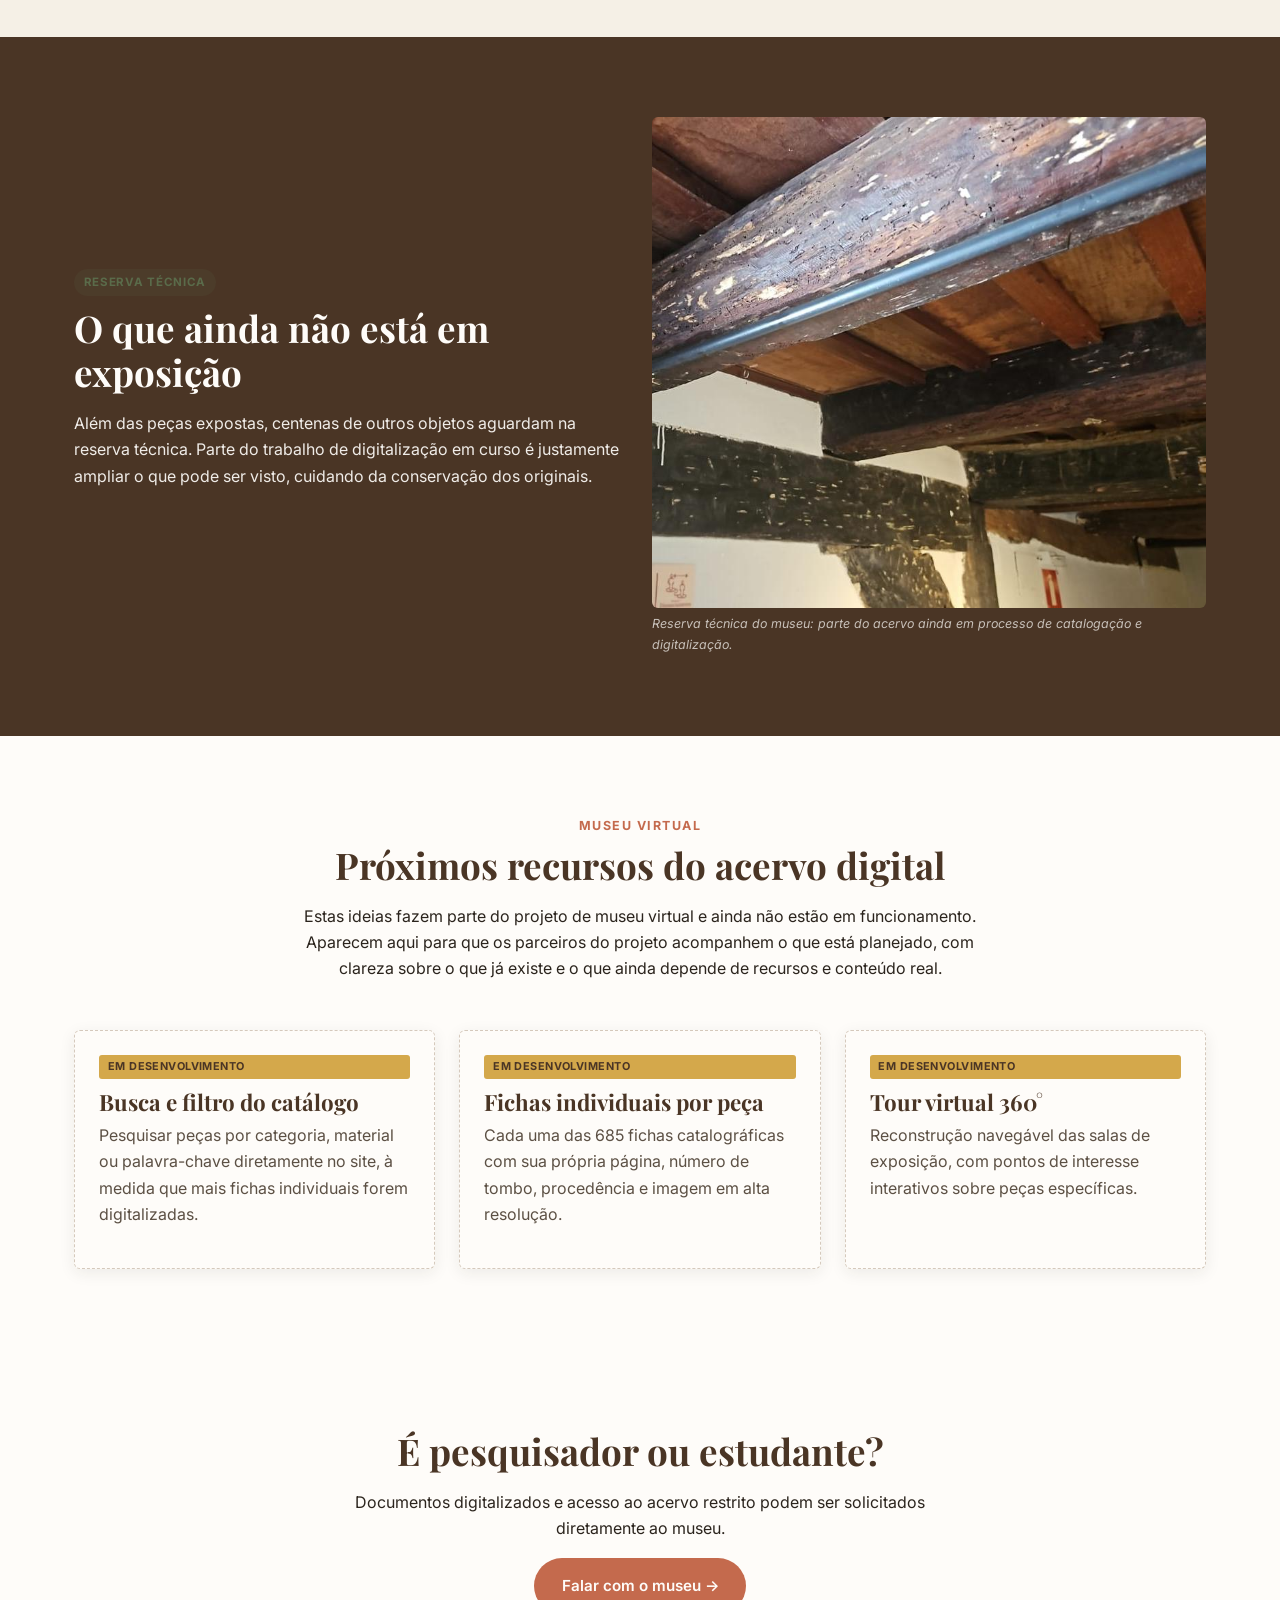
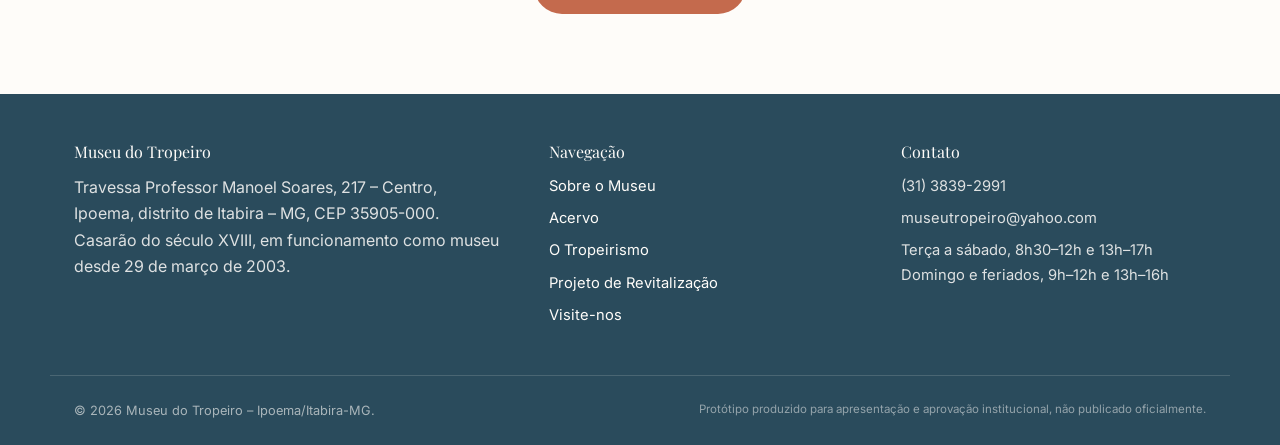
==== commit 8f034458: "Catalogo com fichas detalhadas por categoria, 22 novas fotos e paineis reais, novos fatos historicos" ====
--- a/acervo.html
+++ b/acervo.html
@@ -66,139 +66,155 @@
       <div class="secao-cabecalho reveal">
         <span class="eyebrow">Catálogo por tipo de objeto</span>
         <h2>Dezesseis famílias de objetos, 283 peças já descritas</h2>
-        <p>A ficha de catalogação da Prefeitura de Itabira já detalha a função, a origem e a quantidade catalogada de dezesseis tipos de objetos do acervo. Veja alguns deles:</p>
+        <p>A ficha de catalogação da Prefeitura de Itabira já detalha a função, a origem e a quantidade catalogada de dezesseis tipos de objetos do acervo. Clique em cada categoria para abrir a ficha completa, com a imagem disponível e os campos de catalogação, inclusive os que ainda estão em branco.</p>
       </div>
       <div class="grid grid--3">
-        <div class="card reveal">
-          <img class="card__img" src="assets/images/reserva-tecnica.jpg" alt="Cincerros do acervo do museu" loading="lazy">
-          <div class="card__body">
+        <button type="button" class="card-abrir reveal" data-abrir-ficha="cincerro">
+          <img class="card__img" src="assets/images/painel-boneca-cincerro.jpg" alt="Cincerro do acervo do Museu do Tropeiro" loading="lazy">
+          <span class="card__corpo-clique">
             <span class="card__tag">12 catalogados</span>
             <h3>Cincerro</h3>
             <p>Sineta que pende do pescoço de éguas madrinhas, mulas e bois. O som guia e reúne a tropa em movimento.</p>
-          </div>
-        </div>
-        <div class="card reveal">
-          <img class="card__img" src="assets/images/espora-catalogada.jpg" alt="Espora catalogada no acervo do museu, com etiqueta de registro" loading="lazy">
-          <div class="card__body">
+            <span class="card__ver-mais">Ver ficha completa →</span>
+          </span>
+        </button>
+        <button type="button" class="card-abrir reveal" data-abrir-ficha="espora">
+          <img class="card__img" src="assets/images/espora-catalogada.jpg" alt="Espora do acervo do Museu do Tropeiro" loading="lazy">
+          <span class="card__corpo-clique">
             <span class="card__tag">49 catalogadas</span>
             <h3>Espora</h3>
             <p>Instrumento de metal preso ao calcanhar da bota, funciona como extensão da perna para comandos sutis ao cavalo.</p>
-          </div>
-        </div>
-        <div class="card reveal">
-          <img class="card__img" src="assets/images/estribo-catalogado.jpg" alt="Estribo catalogado no acervo do museu, com etiqueta de registro" loading="lazy">
-          <div class="card__body">
+            <span class="card__ver-mais">Ver ficha completa →</span>
+          </span>
+        </button>
+        <button type="button" class="card-abrir reveal" data-abrir-ficha="estribo">
+          <img class="card__img" src="assets/images/estribo-catalogado.jpg" alt="Estribo do acervo do Museu do Tropeiro" loading="lazy">
+          <span class="card__corpo-clique">
             <span class="card__tag">66 catalogados</span>
             <h3>Estribo</h3>
             <p>Suporte para os pés do cavaleiro, essencial para estabilidade e controle da montaria em longas jornadas.</p>
-          </div>
-        </div>
-        <div class="card reveal">
-          <img class="card__img" src="assets/images/interior-exposicao.jpg" alt="Sala de exposição com arreios e montarias" loading="lazy">
-          <div class="card__body">
+            <span class="card__ver-mais">Ver ficha completa →</span>
+          </span>
+        </button>
+        <button type="button" class="card-abrir reveal" data-abrir-ficha="cacamba">
+          <img class="card__img" src="assets/images/painel-cacamba.jpg" alt="Caçamba do acervo do Museu do Tropeiro" loading="lazy">
+          <span class="card__corpo-clique">
             <span class="card__tag">17 catalogadas</span>
             <h3>Caçamba</h3>
             <p>Espécie de estribo fechado que protegia os pés do tropeiro contra impactos de árvores, pedras e mato fechado.</p>
-          </div>
-        </div>
-        <div class="card reveal">
-          <img class="card__img" src="assets/images/reserva-tecnica.jpg" alt="Utensílios de madeira do acervo" loading="lazy">
-          <div class="card__body">
+            <span class="card__ver-mais">Ver ficha completa →</span>
+          </span>
+        </button>
+        <button type="button" class="card-abrir reveal" data-abrir-ficha="bateia">
+          <img class="card__img" src="assets/images/reserva-tecnica.jpg" alt="Bateia (gamela de madeira) do acervo do Museu do Tropeiro" loading="lazy">
+          <span class="card__corpo-clique">
             <span class="card__tag">16 catalogadas</span>
             <h3>Bateia (gamela de madeira)</h3>
             <p>Recipiente rústico escavado em madeira maciça, usado para preparar e servir comida coletivamente nas viagens.</p>
-          </div>
-        </div>
-        <div class="card reveal">
-          <img class="card__img" src="assets/images/interior-exposicao.jpg" alt="Instrumentos sonoros do acervo do museu" loading="lazy">
-          <div class="card__body">
+            <span class="card__ver-mais">Ver ficha completa →</span>
+          </span>
+        </button>
+        <button type="button" class="card-abrir reveal" data-abrir-ficha="berrante">
+          <img class="card__img" src="assets/images/berrante-detalhe.jpg" alt="Berrante do acervo do Museu do Tropeiro" loading="lazy">
+          <span class="card__corpo-clique">
             <span class="card__tag">6 catalogados</span>
             <h3>Berrante</h3>
             <p>Buzina artesanal de chifre de boi, usada para comandar e guiar as boiadas a longas distâncias.</p>
-          </div>
-        </div>
-        <div class="card reveal">
-          <img class="card__img" src="assets/images/reserva-tecnica.jpg" alt="Trouxas de carga do acervo do museu" loading="lazy">
-          <div class="card__body">
+            <span class="card__ver-mais">Ver ficha completa →</span>
+          </span>
+        </button>
+        <button type="button" class="card-abrir reveal" data-abrir-ficha="boneca">
+          <img class="card__img" src="assets/images/painel-boneca-cincerro.jpg" alt="Boneca (trouxa de carga) do acervo do Museu do Tropeiro" loading="lazy">
+          <span class="card__corpo-clique">
             <span class="card__tag">3 catalogadas</span>
             <h3>Boneca (trouxa de carga)</h3>
             <p>No linguajar tropeiro, também nomeava os pacotes amarrados de tecidos e mantimentos levados no lombo da mula madrinha.</p>
-          </div>
-        </div>
-        <div class="card reveal">
-          <img class="card__img" src="assets/images/interior-exposicao.jpg" alt="Bruacas de couro do acervo do museu" loading="lazy">
-          <div class="card__body">
+            <span class="card__ver-mais">Ver ficha completa →</span>
+          </span>
+        </button>
+        <button type="button" class="card-abrir reveal" data-abrir-ficha="bruaca">
+          <img class="card__img" src="assets/images/reserva-bruaca-capa-canastra.jpg" alt="Bruaca do acervo do Museu do Tropeiro" loading="lazy">
+          <span class="card__corpo-clique">
             <span class="card__tag">5 catalogadas</span>
             <h3>Bruaca</h3>
             <p>Alforje grande de couro cru, usado aos pares sobre a cangalha para carregar alimentos, utensílios e roupas.</p>
-          </div>
-        </div>
-        <div class="card reveal">
-          <img class="card__img" src="assets/images/reserva-tecnica.jpg" alt="Cabrestos de couro do acervo do museu" loading="lazy">
-          <div class="card__body">
+            <span class="card__ver-mais">Ver ficha completa →</span>
+          </span>
+        </button>
+        <button type="button" class="card-abrir reveal" data-abrir-ficha="cabresto">
+          <img class="card__img" src="assets/images/painel-madrinha-tropa.jpg" alt="Cabresto do acervo do Museu do Tropeiro" loading="lazy">
+          <span class="card__corpo-clique">
             <span class="card__tag">5 catalogados</span>
             <h3>Cabresto</h3>
             <p>Peça de couro ou corda colocada na cabeça do animal, usada para conduzi-lo e prendê-lo durante os pousos.</p>
-          </div>
-        </div>
-        <div class="card reveal">
-          <img class="card__img" src="assets/images/interior-exposicao.jpg" alt="Baús de viagem do acervo do museu" loading="lazy">
-          <div class="card__body">
+            <span class="card__ver-mais">Ver ficha completa →</span>
+          </span>
+        </button>
+        <button type="button" class="card-abrir reveal" data-abrir-ficha="canastra">
+          <img class="card__img" src="assets/images/canastra-real.jpg" alt="Canastra do acervo do Museu do Tropeiro" loading="lazy">
+          <span class="card__corpo-clique">
             <span class="card__tag">6 catalogadas</span>
             <h3>Canastra</h3>
             <p>Baú rústico de madeira e couro, usado em pares sobre os animais para proteger a carga da umidade e da poeira.</p>
-          </div>
-        </div>
-        <div class="card reveal">
-          <img class="card__img" src="assets/images/candeia-catalogada.jpg" alt="Candeia catalogada no acervo do museu, com etiqueta de registro" loading="lazy">
-          <div class="card__body">
+            <span class="card__ver-mais">Ver ficha completa →</span>
+          </span>
+        </button>
+        <button type="button" class="card-abrir reveal" data-abrir-ficha="candeia">
+          <img class="card__img" src="assets/images/candeia-catalogada.jpg" alt="Candeia do acervo do Museu do Tropeiro" loading="lazy">
+          <span class="card__corpo-clique">
             <span class="card__tag">7 catalogadas</span>
             <h3>Candeia</h3>
             <p>Candeeiro de ferro fundido movido a sebo ou óleo, principal fonte de luz do tropeiro nos pousos noturnos.</p>
-          </div>
-        </div>
-        <div class="card reveal">
-          <img class="card__img" src="assets/images/interior-exposicao.jpg" alt="Capas de tropeiro do acervo do museu" loading="lazy">
-          <div class="card__body">
+            <span class="card__ver-mais">Ver ficha completa →</span>
+          </span>
+        </button>
+        <button type="button" class="card-abrir reveal" data-abrir-ficha="capa">
+          <img class="card__img" src="assets/images/reserva-bruaca-capa-canastra.jpg" alt="Capa do acervo do Museu do Tropeiro" loading="lazy">
+          <span class="card__corpo-clique">
             <span class="card__tag">9 catalogadas</span>
             <h3>Capa</h3>
             <p>Peça de lã ou couro jogada sobre os ombros para proteger o tropeiro do frio, da chuva e do sol na estrada.</p>
-          </div>
-        </div>
-        <div class="card reveal">
-          <img class="card__img" src="assets/images/reserva-tecnica.jpg" alt="Chaves antigas do acervo do museu" loading="lazy">
-          <div class="card__body">
+            <span class="card__ver-mais">Ver ficha completa →</span>
+          </span>
+        </button>
+        <button type="button" class="card-abrir reveal" data-abrir-ficha="chave">
+          <img class="card__img" src="assets/images/reserva-tecnica.jpg" alt="Chave do acervo do Museu do Tropeiro" loading="lazy">
+          <span class="card__corpo-clique">
             <span class="card__tag">11 catalogadas</span>
             <h3>Chave</h3>
             <p>Chaves de metal que trancavam baús e cargas de valor, origem da expressão popular "guardar a sete chaves".</p>
-          </div>
-        </div>
-        <div class="card reveal">
-          <img class="card__img" src="assets/images/interior-exposicao.jpg" alt="Chicotes de couro do acervo do museu" loading="lazy">
-          <div class="card__body">
+            <span class="card__ver-mais">Ver ficha completa →</span>
+          </span>
+        </button>
+        <button type="button" class="card-abrir reveal" data-abrir-ficha="chicote">
+          <img class="card__img" src="assets/images/painel-chicote-cabresto.jpg" alt="Chicote do acervo do Museu do Tropeiro" loading="lazy">
+          <span class="card__corpo-clique">
             <span class="card__tag">49 catalogados</span>
             <h3>Chicote</h3>
             <p>Tira de couro trançada usada para comandos sonoros e físicos que mantinham a tropa em movimento e coesa.</p>
-          </div>
-        </div>
-        <div class="card reveal">
-          <img class="card__img" src="assets/images/reserva-tecnica.jpg" alt="Ferraduras do acervo do museu" loading="lazy">
-          <div class="card__body">
+            <span class="card__ver-mais">Ver ficha completa →</span>
+          </span>
+        </button>
+        <button type="button" class="card-abrir reveal" data-abrir-ficha="ferradura">
+          <img class="card__img" src="assets/images/reserva-tecnica.jpg" alt="Ferradura do acervo do Museu do Tropeiro" loading="lazy">
+          <span class="card__corpo-clique">
             <span class="card__tag">19 catalogadas</span>
             <h3>Ferradura</h3>
             <p>Peça em formato de U cravada nos cascos dos animais para protegê-los do desgaste das longas viagens.</p>
-          </div>
-        </div>
-        <div class="card reveal">
-          <img class="card__img" src="assets/images/interior-exposicao.jpg" alt="Cordas e rédeas do acervo do museu" loading="lazy">
-          <div class="card__body">
+            <span class="card__ver-mais">Ver ficha completa →</span>
+          </span>
+        </button>
+        <button type="button" class="card-abrir reveal" data-abrir-ficha="trela">
+          <img class="card__img" src="assets/images/reserva-tecnica.jpg" alt="Trela do acervo do Museu do Tropeiro" loading="lazy">
+          <span class="card__corpo-clique">
             <span class="card__tag">3 catalogadas</span>
             <h3>Trela</h3>
             <p>Corda ou rédea longa usada para amarrar os animais em fila, origem da expressão "não dar trela".</p>
-          </div>
-        </div>
+            <span class="card__ver-mais">Ver ficha completa →</span>
+          </span>
+        </button>
       </div>
-      <p class="text-center reveal" style="margin-top:2rem; font-size:0.85rem; color:#7a6c5a;">Descrições resumidas a partir da ficha de catalogação da Prefeitura Municipal de Itabira. A curadoria deve revisar cada texto antes da publicação oficial.</p>
+      <p class="text-center reveal" style="margin-top:2rem; font-size:0.85rem; color:#7a6c5a;">Descrições elaboradas a partir da ficha de catalogação da Prefeitura Municipal de Itabira e de painéis expositivos do próprio museu. A curadoria deve revisar cada texto antes da publicação oficial.</p>
     </div>
   </section>
 
@@ -210,9 +226,42 @@
         <p>Além das peças expostas, centenas de outros objetos aguardam na reserva técnica. Parte do trabalho de digitalização em curso é justamente ampliar o que pode ser visto, cuidando da conservação dos originais.</p>
       </div>
       <figure class="foto-credito reveal">
-        <img src="assets/images/reserva-tecnica.jpg" alt="Prateleiras da reserva técnica com dezenas de peças aguardando catalogação" loading="lazy">
+        <img src="assets/images/reserva-tecnica-detalhada.jpg" alt="Prateleiras da reserva técnica com dezenas de peças aguardando catalogação" loading="lazy">
         <figcaption style="color:rgba(254,252,249,0.7);">Reserva técnica do museu: parte do acervo ainda em processo de catalogação e digitalização.</figcaption>
       </figure>
+    </div>
+  </section>
+
+  <section class="secao-branca">
+    <div class="container">
+      <div class="secao-cabecalho reveal">
+        <span class="eyebrow">Museu virtual</span>
+        <h2>Próximos recursos do acervo digital</h2>
+        <p>Estas ideias fazem parte do projeto de museu virtual e ainda não estão em funcionamento. Aparecem aqui para que os parceiros do projeto acompanhem o que está planejado, com clareza sobre o que já existe e o que ainda depende de recursos e conteúdo real.</p>
+      </div>
+      <div class="grid grid--3">
+        <div class="card card--futuro reveal">
+          <div class="card__body">
+            <span class="selo-em-desenvolvimento">Em desenvolvimento</span>
+            <h3>Busca e filtro do catálogo</h3>
+            <p>Pesquisar peças por categoria, material ou palavra-chave diretamente no site, à medida que mais fichas individuais forem digitalizadas.</p>
+          </div>
+        </div>
+        <div class="card card--futuro reveal">
+          <div class="card__body">
+            <span class="selo-em-desenvolvimento">Em desenvolvimento</span>
+            <h3>Fichas individuais por peça</h3>
+            <p>Cada uma das 685 fichas catalográficas com sua própria página, número de tombo, procedência e imagem em alta resolução.</p>
+          </div>
+        </div>
+        <div class="card card--futuro reveal">
+          <div class="card__body">
+            <span class="selo-em-desenvolvimento">Em desenvolvimento</span>
+            <h3>Tour virtual 360°</h3>
+            <p>Reconstrução navegável das salas de exposição, com pontos de interesse interativos sobre peças específicas.</p>
+          </div>
+        </div>
+      </div>
     </div>
   </section>
 
@@ -256,6 +305,392 @@
     <span class="selo-nota">Protótipo produzido para apresentação e aprovação institucional, não publicado oficialmente.</span>
   </div>
 </footer>
+
+<dialog class="ficha-dialog" id="ficha-cincerro">
+  <div class="ficha-dialog__topo">
+    <img src="assets/images/painel-boneca-cincerro.jpg" alt="Cincerro do acervo do Museu do Tropeiro" loading="lazy">
+    <button type="button" class="ficha-dialog__fechar" aria-label="Fechar">×</button>
+    <span class="ficha-dialog__credito">Painel expositivo do museu, com cincerros e a boneca da madrinha da tropa.</span>
+  </div>
+  <div class="ficha-dialog__miolo">
+    <span class="card__tag">12 catalogados</span>
+    <h2>Cincerro</h2>
+    <p>Cada tropa reconhecia o timbre do próprio cincerro mesmo à distância ou na escuridão da mata: o som anunciava a aproximação da comitiva e ajudava tropeiros e animais a se manterem reunidos durante a marcha e os pousos. No Museu do Tropeiro, cincerros de diferentes tamanhos são exibidos junto ao arreio da madrinha da tropa, ao lado da boneca que tradicionalmente enfeitava o animal-guia, num mesmo painel dedicado aos costumes em torno da tropa.</p>
+    <dl class="ficha-campos">
+      <div class="ficha-campo"><dt>Classificação</dt><dd>Instrumentos sonoros de condução</dd></div>
+      <div class="ficha-campo"><dt>Quantidade catalogada</dt><dd>12 catalogados</dd></div>
+      <div class="ficha-campo"><dt>Material predominante</dt><dd>Metal (bronze ou latão)</dd></div>
+      <div class="ficha-campo"><dt>Função original</dt><dd>Sineta presa ao pescoço de éguas madrinhas, mulas ou bois</dd></div>
+      <div class="ficha-campo"><dt>Número de tombo individual</dt><dd class="vazio">Em processo de individualização das 685 fichas</dd></div>
+      <div class="ficha-campo"><dt>Procedência / doação</dt><dd class="vazio">A confirmar com a curadoria</dd></div>
+      <div class="ficha-campo"><dt>Estado de conservação</dt><dd class="vazio">A confirmar com a curadoria</dd></div>
+      <div class="ficha-campo"><dt>Local de guarda atual</dt><dd class="vazio">A confirmar com a curadoria</dd></div>
+    </dl>
+    <p class="nota-curadoria">Ficha elaborada a partir do levantamento por categoria da Prefeitura Municipal de Itabira (685 fichas catalográficas, 283 peças já descritas em 16 categorias). Os campos individuais de cada peça específica estão em processo de digitalização e serão publicados conforme forem qualificados pela curadoria do museu.</p>
+  </div>
+</dialog>
+
+<dialog class="ficha-dialog" id="ficha-espora">
+  <div class="ficha-dialog__topo">
+    <img src="assets/images/espora-catalogada.jpg" alt="Espora do acervo do Museu do Tropeiro" loading="lazy">
+    <button type="button" class="ficha-dialog__fechar" aria-label="Fechar">×</button>
+    <span class="ficha-dialog__credito">Peça catalogada do acervo, com etiqueta de registro do museu.</span>
+  </div>
+  <div class="ficha-dialog__miolo">
+    <span class="card__tag">49 catalogadas</span>
+    <h2>Espora</h2>
+    <p>No acervo, esporas de diferentes tamanhos e acabamentos ilustram variações regionais e de uso, de peças simples de trabalho a exemplares mais ornamentados, com rosetas de diferentes desenhos. É uma das famílias de objetos com maior número de peças já catalogadas no museu.</p>
+    <dl class="ficha-campos">
+      <div class="ficha-campo"><dt>Classificação</dt><dd>Arreios, montaria e equipamentos de condução</dd></div>
+      <div class="ficha-campo"><dt>Quantidade catalogada</dt><dd>49 catalogadas</dd></div>
+      <div class="ficha-campo"><dt>Material predominante</dt><dd>Metal (ferro ou prata, conforme o exemplar)</dd></div>
+      <div class="ficha-campo"><dt>Função original</dt><dd>Comando sutil ao cavalo, preso ao calcanhar da bota</dd></div>
+      <div class="ficha-campo"><dt>Número de tombo individual</dt><dd class="vazio">Em processo de individualização das 685 fichas</dd></div>
+      <div class="ficha-campo"><dt>Procedência / doação</dt><dd class="vazio">A confirmar com a curadoria</dd></div>
+      <div class="ficha-campo"><dt>Estado de conservação</dt><dd class="vazio">A confirmar com a curadoria</dd></div>
+      <div class="ficha-campo"><dt>Local de guarda atual</dt><dd class="vazio">A confirmar com a curadoria</dd></div>
+    </dl>
+    <p class="nota-curadoria">Ficha elaborada a partir do levantamento por categoria da Prefeitura Municipal de Itabira (685 fichas catalográficas, 283 peças já descritas em 16 categorias). Os campos individuais de cada peça específica estão em processo de digitalização e serão publicados conforme forem qualificados pela curadoria do museu.</p>
+  </div>
+</dialog>
+
+<dialog class="ficha-dialog" id="ficha-estribo">
+  <div class="ficha-dialog__topo">
+    <img src="assets/images/estribo-catalogado.jpg" alt="Estribo do acervo do Museu do Tropeiro" loading="lazy">
+    <button type="button" class="ficha-dialog__fechar" aria-label="Fechar">×</button>
+    <span class="ficha-dialog__credito">Peça catalogada do acervo, com etiqueta de registro do museu.</span>
+  </div>
+  <div class="ficha-dialog__miolo">
+    <span class="card__tag">66 catalogados</span>
+    <h2>Estribo</h2>
+    <p>É a maior família de objetos já catalogada no acervo, com modelos abertos e fechados que revelam diferentes soluções para o mesmo problema: manter o tropeiro firme na sela ao longo de dias inteiros de viagem por terrenos irregulares da Estrada Real.</p>
+    <dl class="ficha-campos">
+      <div class="ficha-campo"><dt>Classificação</dt><dd>Arreios, montaria e equipamentos de condução</dd></div>
+      <div class="ficha-campo"><dt>Quantidade catalogada</dt><dd>66 catalogados</dd></div>
+      <div class="ficha-campo"><dt>Material predominante</dt><dd>Metal e couro</dd></div>
+      <div class="ficha-campo"><dt>Função original</dt><dd>Suporte para os pés do cavaleiro durante a montaria</dd></div>
+      <div class="ficha-campo"><dt>Número de tombo individual</dt><dd class="vazio">Em processo de individualização das 685 fichas</dd></div>
+      <div class="ficha-campo"><dt>Procedência / doação</dt><dd class="vazio">A confirmar com a curadoria</dd></div>
+      <div class="ficha-campo"><dt>Estado de conservação</dt><dd class="vazio">A confirmar com a curadoria</dd></div>
+      <div class="ficha-campo"><dt>Local de guarda atual</dt><dd class="vazio">A confirmar com a curadoria</dd></div>
+    </dl>
+    <p class="nota-curadoria">Ficha elaborada a partir do levantamento por categoria da Prefeitura Municipal de Itabira (685 fichas catalográficas, 283 peças já descritas em 16 categorias). Os campos individuais de cada peça específica estão em processo de digitalização e serão publicados conforme forem qualificados pela curadoria do museu.</p>
+  </div>
+</dialog>
+
+<dialog class="ficha-dialog" id="ficha-cacamba">
+  <div class="ficha-dialog__topo">
+    <img src="assets/images/painel-cacamba.jpg" alt="Caçamba do acervo do Museu do Tropeiro" loading="lazy">
+    <button type="button" class="ficha-dialog__fechar" aria-label="Fechar">×</button>
+    <span class="ficha-dialog__credito">Painel expositivo do museu, com caçambas e estribos organizados por tamanho.</span>
+  </div>
+  <div class="ficha-dialog__miolo">
+    <span class="card__tag">17 catalogadas</span>
+    <h2>Caçamba</h2>
+    <p>Diferente do estribo aberto, a caçamba envolvia por completo o pé, evitando ferimentos em trilhas estreitas de mata fechada. O museu conserva um conjunto de caçambas exibido lado a lado com estribos, permitindo comparar as soluções usadas conforme o tipo de terreno percorrido pela tropa.</p>
+    <dl class="ficha-campos">
+      <div class="ficha-campo"><dt>Classificação</dt><dd>Arreios, montaria e equipamentos de condução</dd></div>
+      <div class="ficha-campo"><dt>Quantidade catalogada</dt><dd>17 catalogadas</dd></div>
+      <div class="ficha-campo"><dt>Material predominante</dt><dd>Couro cru e metal</dd></div>
+      <div class="ficha-campo"><dt>Função original</dt><dd>Estribo fechado que protegia todo o pé do tropeiro</dd></div>
+      <div class="ficha-campo"><dt>Número de tombo individual</dt><dd class="vazio">Em processo de individualização das 685 fichas</dd></div>
+      <div class="ficha-campo"><dt>Procedência / doação</dt><dd class="vazio">A confirmar com a curadoria</dd></div>
+      <div class="ficha-campo"><dt>Estado de conservação</dt><dd class="vazio">A confirmar com a curadoria</dd></div>
+      <div class="ficha-campo"><dt>Local de guarda atual</dt><dd class="vazio">A confirmar com a curadoria</dd></div>
+    </dl>
+    <p class="nota-curadoria">Ficha elaborada a partir do levantamento por categoria da Prefeitura Municipal de Itabira (685 fichas catalográficas, 283 peças já descritas em 16 categorias). Os campos individuais de cada peça específica estão em processo de digitalização e serão publicados conforme forem qualificados pela curadoria do museu.</p>
+  </div>
+</dialog>
+
+<dialog class="ficha-dialog" id="ficha-bateia">
+  <div class="ficha-dialog__topo">
+    <img src="assets/images/reserva-tecnica.jpg" alt="Bateia (gamela de madeira) do acervo do Museu do Tropeiro" loading="lazy">
+    <button type="button" class="ficha-dialog__fechar" aria-label="Fechar">×</button>
+    <span class="ficha-dialog__credito">Foto ilustrativa da reserva técnica do museu. Esta categoria ainda não tem fotografia própria digitalizada; a imagem específica será incluída assim que disponível.</span>
+  </div>
+  <div class="ficha-dialog__miolo">
+    <span class="card__tag">16 catalogadas</span>
+    <h2>Bateia (gamela de madeira)</h2>
+    <p>Peças desse tipo eram companheiras constantes do rancho tropeiro, montado a cada parada da jornada, quando a tropa cozinhava e comia em grupo antes de retomar a marcha no dia seguinte.</p>
+    <dl class="ficha-campos">
+      <div class="ficha-campo"><dt>Classificação</dt><dd>Utensílios domésticos e de acampamento</dd></div>
+      <div class="ficha-campo"><dt>Quantidade catalogada</dt><dd>16 catalogadas</dd></div>
+      <div class="ficha-campo"><dt>Material predominante</dt><dd>Madeira maciça entalhada</dd></div>
+      <div class="ficha-campo"><dt>Função original</dt><dd>Recipiente para preparar e servir alimentos coletivamente</dd></div>
+      <div class="ficha-campo"><dt>Número de tombo individual</dt><dd class="vazio">Em processo de individualização das 685 fichas</dd></div>
+      <div class="ficha-campo"><dt>Procedência / doação</dt><dd class="vazio">A confirmar com a curadoria</dd></div>
+      <div class="ficha-campo"><dt>Estado de conservação</dt><dd class="vazio">A confirmar com a curadoria</dd></div>
+      <div class="ficha-campo"><dt>Local de guarda atual</dt><dd class="vazio">A confirmar com a curadoria</dd></div>
+    </dl>
+    <p class="nota-curadoria">Ficha elaborada a partir do levantamento por categoria da Prefeitura Municipal de Itabira (685 fichas catalográficas, 283 peças já descritas em 16 categorias). Os campos individuais de cada peça específica estão em processo de digitalização e serão publicados conforme forem qualificados pela curadoria do museu.</p>
+  </div>
+</dialog>
+
+<dialog class="ficha-dialog" id="ficha-berrante">
+  <div class="ficha-dialog__topo">
+    <img src="assets/images/berrante-detalhe.jpg" alt="Berrante do acervo do Museu do Tropeiro" loading="lazy">
+    <button type="button" class="ficha-dialog__fechar" aria-label="Fechar">×</button>
+    <span class="ficha-dialog__credito">Berrante do acervo, fotografado nas dependências do museu.</span>
+  </div>
+  <div class="ficha-dialog__miolo">
+    <span class="card__tag">6 catalogados</span>
+    <h2>Berrante</h2>
+    <p>O instrumento é também um símbolo vivo da cultura tropeira, presente até hoje nas apresentações da Comitiva do Berrante durante a Roda de Viola e o Festival da Cultura Tropeira, mantendo viva uma tradição sonora que atravessou gerações em Ipoema.</p>
+    <dl class="ficha-campos">
+      <div class="ficha-campo"><dt>Classificação</dt><dd>Instrumentos sonoros de condução</dd></div>
+      <div class="ficha-campo"><dt>Quantidade catalogada</dt><dd>6 catalogados</dd></div>
+      <div class="ficha-campo"><dt>Material predominante</dt><dd>Chifre bovino</dd></div>
+      <div class="ficha-campo"><dt>Função original</dt><dd>Sinal sonoro para orientar e reunir a boiada a distância</dd></div>
+      <div class="ficha-campo"><dt>Número de tombo individual</dt><dd class="vazio">Em processo de individualização das 685 fichas</dd></div>
+      <div class="ficha-campo"><dt>Procedência / doação</dt><dd class="vazio">A confirmar com a curadoria</dd></div>
+      <div class="ficha-campo"><dt>Estado de conservação</dt><dd class="vazio">A confirmar com a curadoria</dd></div>
+      <div class="ficha-campo"><dt>Local de guarda atual</dt><dd class="vazio">A confirmar com a curadoria</dd></div>
+    </dl>
+    <p class="nota-curadoria">Ficha elaborada a partir do levantamento por categoria da Prefeitura Municipal de Itabira (685 fichas catalográficas, 283 peças já descritas em 16 categorias). Os campos individuais de cada peça específica estão em processo de digitalização e serão publicados conforme forem qualificados pela curadoria do museu.</p>
+  </div>
+</dialog>
+
+<dialog class="ficha-dialog" id="ficha-boneca">
+  <div class="ficha-dialog__topo">
+    <img src="assets/images/painel-boneca-cincerro.jpg" alt="Boneca (trouxa de carga) do acervo do Museu do Tropeiro" loading="lazy">
+    <button type="button" class="ficha-dialog__fechar" aria-label="Fechar">×</button>
+    <span class="ficha-dialog__credito">Painel expositivo do museu, com a boneca da madrinha da tropa e cincerros.</span>
+  </div>
+  <div class="ficha-dialog__miolo">
+    <span class="card__tag">3 catalogadas</span>
+    <h2>Boneca (trouxa de carga)</h2>
+    <p>Além do pacote de carga, 'boneca' nomeava a pequena boneca de pano usada para enfeitar a égua madrinha da tropa, ao lado dos cincerros. Essa tradição, registrada em painéis do próprio museu, associava a proteção espiritual do animal-guia a um gesto de cuidado comum entre os tropeiros.</p>
+    <dl class="ficha-campos">
+      <div class="ficha-campo"><dt>Classificação</dt><dd>Indumentária e transporte de carga</dd></div>
+      <div class="ficha-campo"><dt>Quantidade catalogada</dt><dd>3 catalogadas</dd></div>
+      <div class="ficha-campo"><dt>Material predominante</dt><dd>Tecido e madeira (trouxa); pano (boneca decorativa)</dd></div>
+      <div class="ficha-campo"><dt>Função original</dt><dd>Pacote de carga; também designa a boneca de pano da madrinha da tropa</dd></div>
+      <div class="ficha-campo"><dt>Número de tombo individual</dt><dd class="vazio">Em processo de individualização das 685 fichas</dd></div>
+      <div class="ficha-campo"><dt>Procedência / doação</dt><dd class="vazio">A confirmar com a curadoria</dd></div>
+      <div class="ficha-campo"><dt>Estado de conservação</dt><dd class="vazio">A confirmar com a curadoria</dd></div>
+      <div class="ficha-campo"><dt>Local de guarda atual</dt><dd class="vazio">A confirmar com a curadoria</dd></div>
+    </dl>
+    <p class="nota-curadoria">Ficha elaborada a partir do levantamento por categoria da Prefeitura Municipal de Itabira (685 fichas catalográficas, 283 peças já descritas em 16 categorias). Os campos individuais de cada peça específica estão em processo de digitalização e serão publicados conforme forem qualificados pela curadoria do museu.</p>
+  </div>
+</dialog>
+
+<dialog class="ficha-dialog" id="ficha-bruaca">
+  <div class="ficha-dialog__topo">
+    <img src="assets/images/reserva-bruaca-capa-canastra.jpg" alt="Bruaca do acervo do Museu do Tropeiro" loading="lazy">
+    <button type="button" class="ficha-dialog__fechar" aria-label="Fechar">×</button>
+    <span class="ficha-dialog__credito">Bruacas, capas e canastras do acervo, fotografadas nas dependências do museu.</span>
+  </div>
+  <div class="ficha-dialog__miolo">
+    <span class="card__tag">5 catalogadas</span>
+    <h2>Bruaca</h2>
+    <p>Sempre usadas em par, uma de cada lado do animal, as bruacas equilibravam o peso da carga durante toda a jornada. No acervo, aparecem ao lado de capas e canastras, outras peças ligadas ao transporte e à proteção de mantimentos.</p>
+    <dl class="ficha-campos">
+      <div class="ficha-campo"><dt>Classificação</dt><dd>Indumentária e transporte de carga</dd></div>
+      <div class="ficha-campo"><dt>Quantidade catalogada</dt><dd>5 catalogadas</dd></div>
+      <div class="ficha-campo"><dt>Material predominante</dt><dd>Couro cru</dd></div>
+      <div class="ficha-campo"><dt>Função original</dt><dd>Alforje de carga usado aos pares sobre a cangalha</dd></div>
+      <div class="ficha-campo"><dt>Número de tombo individual</dt><dd class="vazio">Em processo de individualização das 685 fichas</dd></div>
+      <div class="ficha-campo"><dt>Procedência / doação</dt><dd class="vazio">A confirmar com a curadoria</dd></div>
+      <div class="ficha-campo"><dt>Estado de conservação</dt><dd class="vazio">A confirmar com a curadoria</dd></div>
+      <div class="ficha-campo"><dt>Local de guarda atual</dt><dd class="vazio">A confirmar com a curadoria</dd></div>
+    </dl>
+    <p class="nota-curadoria">Ficha elaborada a partir do levantamento por categoria da Prefeitura Municipal de Itabira (685 fichas catalográficas, 283 peças já descritas em 16 categorias). Os campos individuais de cada peça específica estão em processo de digitalização e serão publicados conforme forem qualificados pela curadoria do museu.</p>
+  </div>
+</dialog>
+
+<dialog class="ficha-dialog" id="ficha-cabresto">
+  <div class="ficha-dialog__topo">
+    <img src="assets/images/painel-madrinha-tropa.jpg" alt="Cabresto do acervo do Museu do Tropeiro" loading="lazy">
+    <button type="button" class="ficha-dialog__fechar" aria-label="Fechar">×</button>
+    <span class="ficha-dialog__credito">Painel expositivo do museu sobre a madrinha da tropa, com cabrestos e cincerros.</span>
+  </div>
+  <div class="ficha-dialog__miolo">
+    <span class="card__tag">5 catalogados</span>
+    <h2>Cabresto</h2>
+    <p>Cabrestos guarnecidos com peças metálicas em formato de coração aparecem no acervo como parte do arreio de destaque da tropa, ligados ao mesmo conjunto decorativo dos cincerros e da madrinha, conforme documentado em painéis do museu sobre os arreios tradicionais.</p>
+    <dl class="ficha-campos">
+      <div class="ficha-campo"><dt>Classificação</dt><dd>Arreios, montaria e equipamentos de condução</dd></div>
+      <div class="ficha-campo"><dt>Quantidade catalogada</dt><dd>5 catalogados</dd></div>
+      <div class="ficha-campo"><dt>Material predominante</dt><dd>Couro cru ou corda trançada, com peças de metal</dd></div>
+      <div class="ficha-campo"><dt>Função original</dt><dd>Condução e contenção do animal pela cabeça</dd></div>
+      <div class="ficha-campo"><dt>Número de tombo individual</dt><dd class="vazio">Em processo de individualização das 685 fichas</dd></div>
+      <div class="ficha-campo"><dt>Procedência / doação</dt><dd class="vazio">A confirmar com a curadoria</dd></div>
+      <div class="ficha-campo"><dt>Estado de conservação</dt><dd class="vazio">A confirmar com a curadoria</dd></div>
+      <div class="ficha-campo"><dt>Local de guarda atual</dt><dd class="vazio">A confirmar com a curadoria</dd></div>
+    </dl>
+    <p class="nota-curadoria">Ficha elaborada a partir do levantamento por categoria da Prefeitura Municipal de Itabira (685 fichas catalográficas, 283 peças já descritas em 16 categorias). Os campos individuais de cada peça específica estão em processo de digitalização e serão publicados conforme forem qualificados pela curadoria do museu.</p>
+  </div>
+</dialog>
+
+<dialog class="ficha-dialog" id="ficha-canastra">
+  <div class="ficha-dialog__topo">
+    <img src="assets/images/canastra-real.jpg" alt="Canastra do acervo do Museu do Tropeiro" loading="lazy">
+    <button type="button" class="ficha-dialog__fechar" aria-label="Fechar">×</button>
+    <span class="ficha-dialog__credito">Baús e cestos do acervo, fotografados na reserva do museu.</span>
+  </div>
+  <div class="ficha-dialog__miolo">
+    <span class="card__tag">6 catalogadas</span>
+    <h2>Canastra</h2>
+    <p>No acervo, malas, baús e cestos de diferentes tamanhos ilustram as várias soluções de transporte de carga usadas pelas tropas, muitas delas ainda guardadas na reserva técnica do museu, aguardando exposição.</p>
+    <dl class="ficha-campos">
+      <div class="ficha-campo"><dt>Classificação</dt><dd>Indumentária e transporte de carga</dd></div>
+      <div class="ficha-campo"><dt>Quantidade catalogada</dt><dd>6 catalogadas</dd></div>
+      <div class="ficha-campo"><dt>Material predominante</dt><dd>Madeira revestida de couro</dd></div>
+      <div class="ficha-campo"><dt>Função original</dt><dd>Baú de transporte usado em pares sobre o animal</dd></div>
+      <div class="ficha-campo"><dt>Número de tombo individual</dt><dd class="vazio">Em processo de individualização das 685 fichas</dd></div>
+      <div class="ficha-campo"><dt>Procedência / doação</dt><dd class="vazio">A confirmar com a curadoria</dd></div>
+      <div class="ficha-campo"><dt>Estado de conservação</dt><dd class="vazio">A confirmar com a curadoria</dd></div>
+      <div class="ficha-campo"><dt>Local de guarda atual</dt><dd class="vazio">A confirmar com a curadoria</dd></div>
+    </dl>
+    <p class="nota-curadoria">Ficha elaborada a partir do levantamento por categoria da Prefeitura Municipal de Itabira (685 fichas catalográficas, 283 peças já descritas em 16 categorias). Os campos individuais de cada peça específica estão em processo de digitalização e serão publicados conforme forem qualificados pela curadoria do museu.</p>
+  </div>
+</dialog>
+
+<dialog class="ficha-dialog" id="ficha-candeia">
+  <div class="ficha-dialog__topo">
+    <img src="assets/images/candeia-catalogada.jpg" alt="Candeia do acervo do Museu do Tropeiro" loading="lazy">
+    <button type="button" class="ficha-dialog__fechar" aria-label="Fechar">×</button>
+    <span class="ficha-dialog__credito">Peça catalogada do acervo, com etiqueta de registro do museu.</span>
+  </div>
+  <div class="ficha-dialog__miolo">
+    <span class="card__tag">7 catalogadas</span>
+    <h2>Candeia</h2>
+    <p>Antes da luz elétrica, a candeia era o que separava a escuridão total da possibilidade de organizar a rancharia, cuidar dos animais feridos ou simplesmente conversar ao redor do fogo depois de um dia inteiro de estrada.</p>
+    <dl class="ficha-campos">
+      <div class="ficha-campo"><dt>Classificação</dt><dd>Utensílios domésticos e de acampamento</dd></div>
+      <div class="ficha-campo"><dt>Quantidade catalogada</dt><dd>7 catalogadas</dd></div>
+      <div class="ficha-campo"><dt>Material predominante</dt><dd>Ferro fundido</dd></div>
+      <div class="ficha-campo"><dt>Função original</dt><dd>Iluminação a sebo ou óleo nos pousos noturnos</dd></div>
+      <div class="ficha-campo"><dt>Número de tombo individual</dt><dd class="vazio">Em processo de individualização das 685 fichas</dd></div>
+      <div class="ficha-campo"><dt>Procedência / doação</dt><dd class="vazio">A confirmar com a curadoria</dd></div>
+      <div class="ficha-campo"><dt>Estado de conservação</dt><dd class="vazio">A confirmar com a curadoria</dd></div>
+      <div class="ficha-campo"><dt>Local de guarda atual</dt><dd class="vazio">A confirmar com a curadoria</dd></div>
+    </dl>
+    <p class="nota-curadoria">Ficha elaborada a partir do levantamento por categoria da Prefeitura Municipal de Itabira (685 fichas catalográficas, 283 peças já descritas em 16 categorias). Os campos individuais de cada peça específica estão em processo de digitalização e serão publicados conforme forem qualificados pela curadoria do museu.</p>
+  </div>
+</dialog>
+
+<dialog class="ficha-dialog" id="ficha-capa">
+  <div class="ficha-dialog__topo">
+    <img src="assets/images/reserva-bruaca-capa-canastra.jpg" alt="Capa do acervo do Museu do Tropeiro" loading="lazy">
+    <button type="button" class="ficha-dialog__fechar" aria-label="Fechar">×</button>
+    <span class="ficha-dialog__credito">Capas, bruacas e canastras do acervo, fotografadas nas dependências do museu.</span>
+  </div>
+  <div class="ficha-dialog__miolo">
+    <span class="card__tag">9 catalogadas</span>
+    <h2>Capa</h2>
+    <p>Capas de diferentes tecidos e cortes integram o acervo ao lado de outras peças de indumentária, testemunho de como o tropeiro precisava estar preparado para condições climáticas muito variadas ao longo de uma mesma viagem pela Estrada Real.</p>
+    <dl class="ficha-campos">
+      <div class="ficha-campo"><dt>Classificação</dt><dd>Indumentária e transporte de carga</dd></div>
+      <div class="ficha-campo"><dt>Quantidade catalogada</dt><dd>9 catalogadas</dd></div>
+      <div class="ficha-campo"><dt>Material predominante</dt><dd>Lã, couro ou tecido grosso</dd></div>
+      <div class="ficha-campo"><dt>Função original</dt><dd>Proteção contra frio, chuva e sol durante a viagem</dd></div>
+      <div class="ficha-campo"><dt>Número de tombo individual</dt><dd class="vazio">Em processo de individualização das 685 fichas</dd></div>
+      <div class="ficha-campo"><dt>Procedência / doação</dt><dd class="vazio">A confirmar com a curadoria</dd></div>
+      <div class="ficha-campo"><dt>Estado de conservação</dt><dd class="vazio">A confirmar com a curadoria</dd></div>
+      <div class="ficha-campo"><dt>Local de guarda atual</dt><dd class="vazio">A confirmar com a curadoria</dd></div>
+    </dl>
+    <p class="nota-curadoria">Ficha elaborada a partir do levantamento por categoria da Prefeitura Municipal de Itabira (685 fichas catalográficas, 283 peças já descritas em 16 categorias). Os campos individuais de cada peça específica estão em processo de digitalização e serão publicados conforme forem qualificados pela curadoria do museu.</p>
+  </div>
+</dialog>
+
+<dialog class="ficha-dialog" id="ficha-chave">
+  <div class="ficha-dialog__topo">
+    <img src="assets/images/reserva-tecnica.jpg" alt="Chave do acervo do Museu do Tropeiro" loading="lazy">
+    <button type="button" class="ficha-dialog__fechar" aria-label="Fechar">×</button>
+    <span class="ficha-dialog__credito">Foto ilustrativa da reserva técnica do museu. Esta categoria ainda não tem fotografia própria digitalizada; a imagem específica será incluída assim que disponível.</span>
+  </div>
+  <div class="ficha-dialog__miolo">
+    <span class="card__tag">11 catalogadas</span>
+    <h2>Chave</h2>
+    <p>A expressão remete ao cuidado redobrado dos tropeiros com mercadorias valiosas transportadas por longas distâncias, muitas vezes sem qualquer forma de vigilância além da própria tropa e da confiança entre os viajantes.</p>
+    <dl class="ficha-campos">
+      <div class="ficha-campo"><dt>Classificação</dt><dd>Objetos de uso pessoal e segurança</dd></div>
+      <div class="ficha-campo"><dt>Quantidade catalogada</dt><dd>11 catalogadas</dd></div>
+      <div class="ficha-campo"><dt>Material predominante</dt><dd>Ferro forjado</dd></div>
+      <div class="ficha-campo"><dt>Função original</dt><dd>Fechamento de baús e cargas de valor</dd></div>
+      <div class="ficha-campo"><dt>Número de tombo individual</dt><dd class="vazio">Em processo de individualização das 685 fichas</dd></div>
+      <div class="ficha-campo"><dt>Procedência / doação</dt><dd class="vazio">A confirmar com a curadoria</dd></div>
+      <div class="ficha-campo"><dt>Estado de conservação</dt><dd class="vazio">A confirmar com a curadoria</dd></div>
+      <div class="ficha-campo"><dt>Local de guarda atual</dt><dd class="vazio">A confirmar com a curadoria</dd></div>
+    </dl>
+    <p class="nota-curadoria">Ficha elaborada a partir do levantamento por categoria da Prefeitura Municipal de Itabira (685 fichas catalográficas, 283 peças já descritas em 16 categorias). Os campos individuais de cada peça específica estão em processo de digitalização e serão publicados conforme forem qualificados pela curadoria do museu.</p>
+  </div>
+</dialog>
+
+<dialog class="ficha-dialog" id="ficha-chicote">
+  <div class="ficha-dialog__topo">
+    <img src="assets/images/painel-chicote-cabresto.jpg" alt="Chicote do acervo do Museu do Tropeiro" loading="lazy">
+    <button type="button" class="ficha-dialog__fechar" aria-label="Fechar">×</button>
+    <span class="ficha-dialog__credito">Painel expositivo do museu, com chicotes, cabrestos e cincerros em coração.</span>
+  </div>
+  <div class="ficha-dialog__miolo">
+    <span class="card__tag">49 catalogados</span>
+    <h2>Chicote</h2>
+    <p>Os Estaladores de Chicote, um dos grupos culturais mais tradicionais de Ipoema, mantêm viva essa técnica em apresentações públicas até hoje, inclusive durante a Roda de Viola e o Festival da Cultura Tropeira, o mesmo estalo que antes orientava as tropas na estrada.</p>
+    <dl class="ficha-campos">
+      <div class="ficha-campo"><dt>Classificação</dt><dd>Arreios, montaria e equipamentos de condução</dd></div>
+      <div class="ficha-campo"><dt>Quantidade catalogada</dt><dd>49 catalogados</dd></div>
+      <div class="ficha-campo"><dt>Material predominante</dt><dd>Couro trançado e madeira</dd></div>
+      <div class="ficha-campo"><dt>Função original</dt><dd>Comando sonoro para manter a tropa em movimento</dd></div>
+      <div class="ficha-campo"><dt>Número de tombo individual</dt><dd class="vazio">Em processo de individualização das 685 fichas</dd></div>
+      <div class="ficha-campo"><dt>Procedência / doação</dt><dd class="vazio">A confirmar com a curadoria</dd></div>
+      <div class="ficha-campo"><dt>Estado de conservação</dt><dd class="vazio">A confirmar com a curadoria</dd></div>
+      <div class="ficha-campo"><dt>Local de guarda atual</dt><dd class="vazio">A confirmar com a curadoria</dd></div>
+    </dl>
+    <p class="nota-curadoria">Ficha elaborada a partir do levantamento por categoria da Prefeitura Municipal de Itabira (685 fichas catalográficas, 283 peças já descritas em 16 categorias). Os campos individuais de cada peça específica estão em processo de digitalização e serão publicados conforme forem qualificados pela curadoria do museu.</p>
+  </div>
+</dialog>
+
+<dialog class="ficha-dialog" id="ficha-ferradura">
+  <div class="ficha-dialog__topo">
+    <img src="assets/images/reserva-tecnica.jpg" alt="Ferradura do acervo do Museu do Tropeiro" loading="lazy">
+    <button type="button" class="ficha-dialog__fechar" aria-label="Fechar">×</button>
+    <span class="ficha-dialog__credito">Foto ilustrativa da reserva técnica do museu. Esta categoria ainda não tem fotografia própria digitalizada; a imagem específica será incluída assim que disponível.</span>
+  </div>
+  <div class="ficha-dialog__miolo">
+    <span class="card__tag">19 catalogadas</span>
+    <h2>Ferradura</h2>
+    <p>O ferrador, profissional especializado nesse serviço, era figura constante nos pousos e vilas ao longo da Estrada Real, essencial para manter tropas inteiras em condição de seguir viagem.</p>
+    <dl class="ficha-campos">
+      <div class="ficha-campo"><dt>Classificação</dt><dd>Arreios, montaria e equipamentos de condução</dd></div>
+      <div class="ficha-campo"><dt>Quantidade catalogada</dt><dd>19 catalogadas</dd></div>
+      <div class="ficha-campo"><dt>Material predominante</dt><dd>Ferro</dd></div>
+      <div class="ficha-campo"><dt>Função original</dt><dd>Proteção do casco dos animais de carga e montaria</dd></div>
+      <div class="ficha-campo"><dt>Número de tombo individual</dt><dd class="vazio">Em processo de individualização das 685 fichas</dd></div>
+      <div class="ficha-campo"><dt>Procedência / doação</dt><dd class="vazio">A confirmar com a curadoria</dd></div>
+      <div class="ficha-campo"><dt>Estado de conservação</dt><dd class="vazio">A confirmar com a curadoria</dd></div>
+      <div class="ficha-campo"><dt>Local de guarda atual</dt><dd class="vazio">A confirmar com a curadoria</dd></div>
+    </dl>
+    <p class="nota-curadoria">Ficha elaborada a partir do levantamento por categoria da Prefeitura Municipal de Itabira (685 fichas catalográficas, 283 peças já descritas em 16 categorias). Os campos individuais de cada peça específica estão em processo de digitalização e serão publicados conforme forem qualificados pela curadoria do museu.</p>
+  </div>
+</dialog>
+
+<dialog class="ficha-dialog" id="ficha-trela">
+  <div class="ficha-dialog__topo">
+    <img src="assets/images/reserva-tecnica.jpg" alt="Trela do acervo do Museu do Tropeiro" loading="lazy">
+    <button type="button" class="ficha-dialog__fechar" aria-label="Fechar">×</button>
+    <span class="ficha-dialog__credito">Foto ilustrativa da reserva técnica do museu. Esta categoria ainda não tem fotografia própria digitalizada; a imagem específica será incluída assim que disponível.</span>
+  </div>
+  <div class="ficha-dialog__miolo">
+    <span class="card__tag">3 catalogadas</span>
+    <h2>Trela</h2>
+    <p>A expressão popular "não dar trela", ainda usada no português falado no Brasil, é um eco direto desse vocabulário tropeiro incorporado à língua ao longo dos séculos de circulação de tropas pelo interior do país.</p>
+    <dl class="ficha-campos">
+      <div class="ficha-campo"><dt>Classificação</dt><dd>Arreios, montaria e equipamentos de condução</dd></div>
+      <div class="ficha-campo"><dt>Quantidade catalogada</dt><dd>3 catalogadas</dd></div>
+      <div class="ficha-campo"><dt>Material predominante</dt><dd>Couro ou corda trançada</dd></div>
+      <div class="ficha-campo"><dt>Função original</dt><dd>Condução dos animais amarrados em fila</dd></div>
+      <div class="ficha-campo"><dt>Número de tombo individual</dt><dd class="vazio">Em processo de individualização das 685 fichas</dd></div>
+      <div class="ficha-campo"><dt>Procedência / doação</dt><dd class="vazio">A confirmar com a curadoria</dd></div>
+      <div class="ficha-campo"><dt>Estado de conservação</dt><dd class="vazio">A confirmar com a curadoria</dd></div>
+      <div class="ficha-campo"><dt>Local de guarda atual</dt><dd class="vazio">A confirmar com a curadoria</dd></div>
+    </dl>
+    <p class="nota-curadoria">Ficha elaborada a partir do levantamento por categoria da Prefeitura Municipal de Itabira (685 fichas catalográficas, 283 peças já descritas em 16 categorias). Os campos individuais de cada peça específica estão em processo de digitalização e serão publicados conforme forem qualificados pela curadoria do museu.</p>
+  </div>
+</dialog>
+
+
 <script src="script.js" defer></script>
 </body>
 </html>
--- a/style.css
+++ b/style.css
@@ -538,3 +538,117 @@
   max-width: 640px;
   margin: var(--espaco-lg) auto;
 }
+
+/* Fichas de catalogação do acervo (catálogo expandido) */
+.card-abrir {
+  all: unset;
+  cursor: pointer;
+  display: flex;
+  flex-direction: column;
+  background: var(--cor-branco);
+  border-radius: var(--raio);
+  overflow: hidden;
+  box-shadow: var(--sombra-suave);
+  transition: transform 0.25s ease, box-shadow 0.25s ease;
+  height: 100%;
+}
+.card-abrir:hover, .card-abrir:focus-visible { transform: translateY(-4px); box-shadow: var(--sombra-media); }
+.card-abrir:focus-visible { outline: 3px solid var(--cor-dourado); outline-offset: 2px; }
+.card-abrir .card__corpo-clique { padding: var(--espaco-md); flex: 1; display: flex; flex-direction: column; text-align: left; }
+.card-abrir .card__corpo-clique h3 { margin-bottom: 0.4rem; }
+.card-abrir .card__corpo-clique p { color: #5c5044; flex: 1; }
+.card__ver-mais {
+  margin-top: 0.8rem;
+  font-size: 0.78rem;
+  font-weight: 700;
+  color: var(--cor-terracota);
+  text-transform: uppercase;
+  letter-spacing: 0.03em;
+}
+
+.ficha-dialog {
+  border: none;
+  border-radius: var(--raio);
+  padding: 0;
+  max-width: 780px;
+  width: 92vw;
+  max-height: 88vh;
+  box-shadow: var(--sombra-media);
+  color: var(--cor-offblack);
+}
+.ficha-dialog::backdrop { background: rgba(43,36,29,0.72); }
+.ficha-dialog__topo { position: relative; }
+.ficha-dialog__topo img { width: 100%; aspect-ratio: 16/9; object-fit: cover; border-radius: 0; }
+.ficha-dialog__fechar {
+  position: absolute;
+  top: 0.8rem;
+  right: 0.8rem;
+  width: 2.4rem;
+  height: 2.4rem;
+  border-radius: 50%;
+  border: none;
+  background: rgba(43,36,29,0.75);
+  color: var(--cor-branco);
+  font-size: 1.3rem;
+  line-height: 1;
+  cursor: pointer;
+}
+.ficha-dialog__fechar:hover { background: var(--cor-terracota); }
+.ficha-dialog__credito {
+  font-size: 0.72rem;
+  color: rgba(254,252,249,0.9);
+  background: rgba(43,36,29,0.6);
+  padding: 0.25rem 0.6rem;
+  position: absolute;
+  left: 0;
+  bottom: 0;
+  border-radius: 0 var(--raio) 0 0;
+}
+.ficha-dialog__miolo { padding: var(--espaco-md) var(--espaco-lg) var(--espaco-lg); overflow-y: auto; }
+.ficha-dialog__miolo .card__tag { margin-bottom: 0.5rem; }
+.ficha-dialog__miolo h2 { margin-bottom: 0.9rem; }
+.ficha-campos {
+  display: grid;
+  grid-template-columns: repeat(2, 1fr);
+  gap: 0.9rem 1.4rem;
+  margin: 1.3rem 0;
+  padding: 1.1rem;
+  background: var(--cor-creme);
+  border-radius: var(--raio);
+  border: 1px solid rgba(139,107,74,0.18);
+}
+.ficha-campo dt {
+  font-size: 0.7rem;
+  text-transform: uppercase;
+  letter-spacing: 0.04em;
+  color: var(--cor-couro);
+  font-weight: 700;
+  margin-bottom: 0.15rem;
+}
+.ficha-campo dd { margin: 0; font-size: 0.92rem; }
+.ficha-campo dd.vazio { color: #a89a86; font-style: italic; }
+.ficha-dialog__miolo .nota-curadoria {
+  font-size: 0.78rem;
+  color: #7a6c5a;
+  border-top: 1px dashed rgba(139,107,74,0.3);
+  padding-top: 0.8rem;
+  margin-top: 1.2rem;
+}
+@media (max-width: 560px) {
+  .ficha-campos { grid-template-columns: 1fr; }
+}
+
+/* Selo "em desenvolvimento" para funcionalidades futuras */
+.selo-em-desenvolvimento {
+  display: inline-block;
+  font-size: 0.68rem;
+  font-weight: 700;
+  text-transform: uppercase;
+  letter-spacing: 0.04em;
+  background: var(--cor-dourado);
+  color: var(--cor-cafe);
+  padding: 0.2rem 0.55rem;
+  border-radius: 3px;
+  margin-bottom: 0.6rem;
+}
+.card--futuro { opacity: 0.92; border: 1px dashed rgba(139,107,74,0.35); }
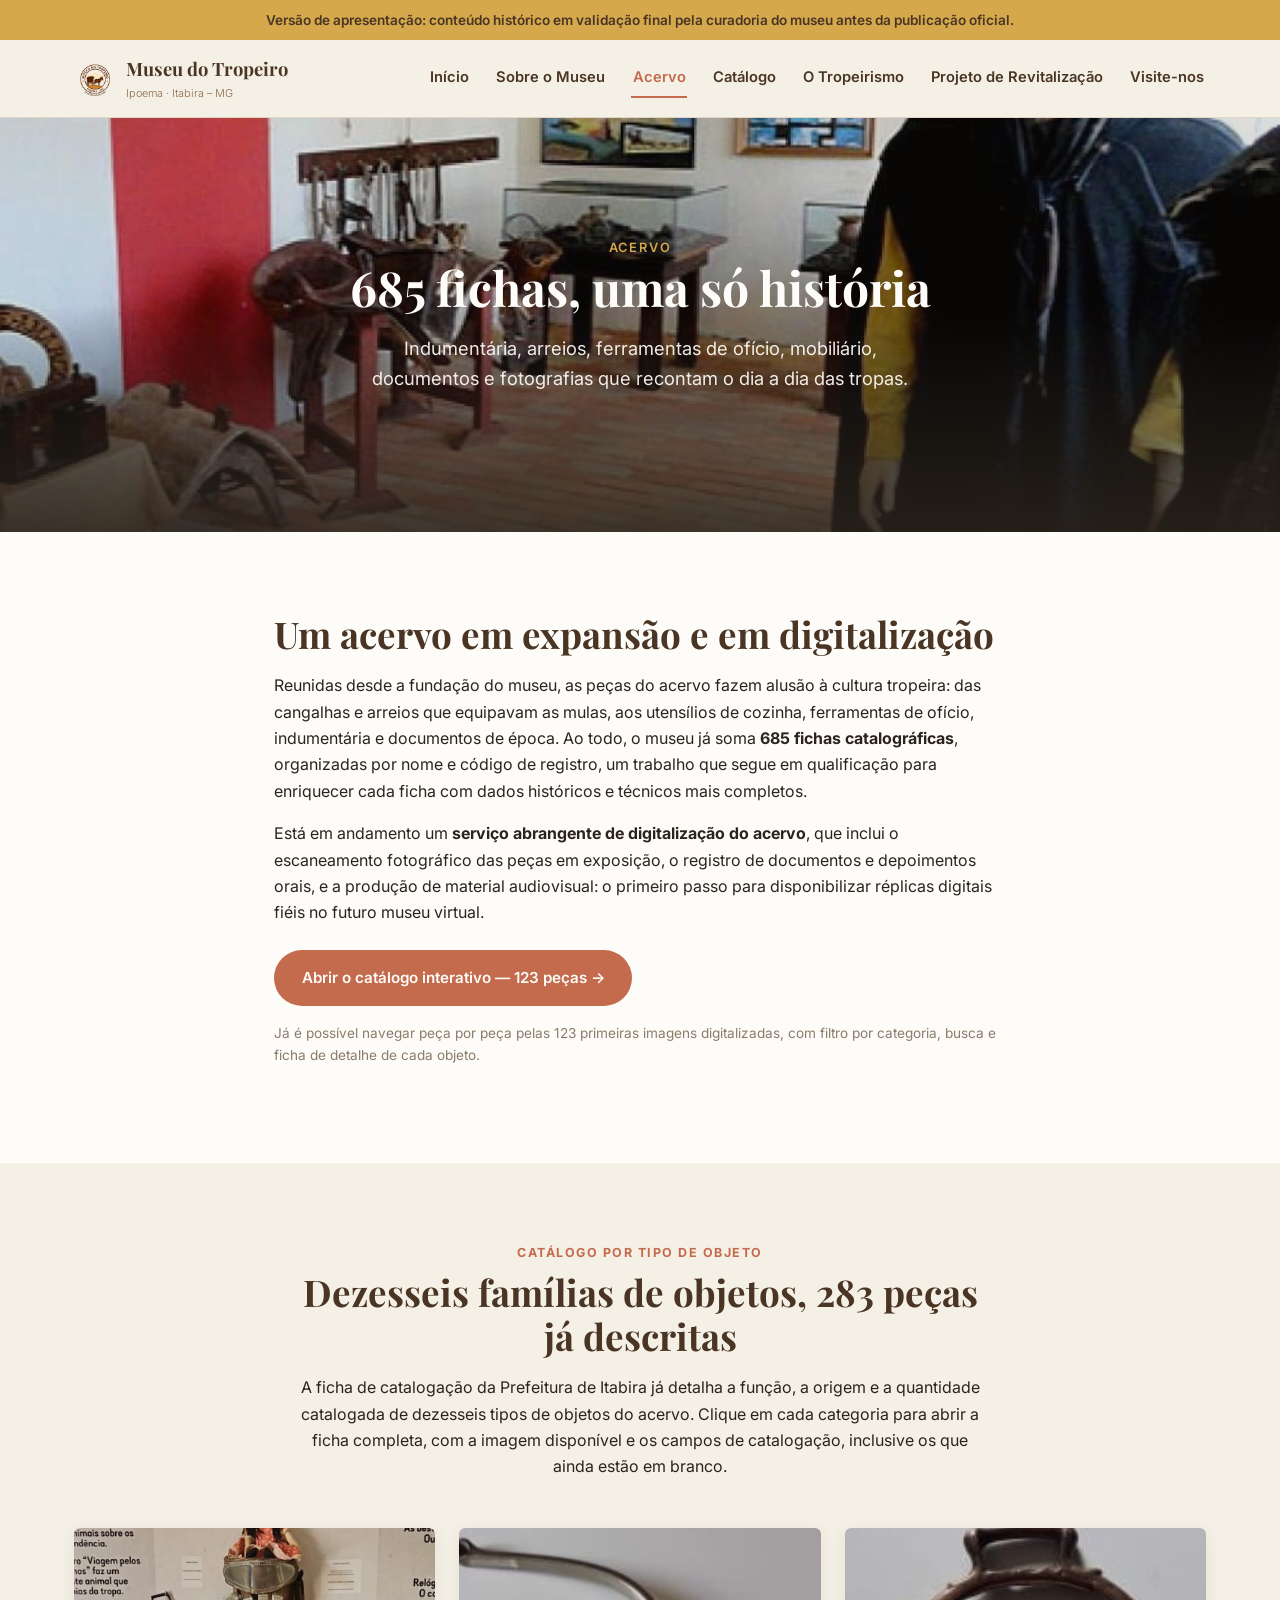
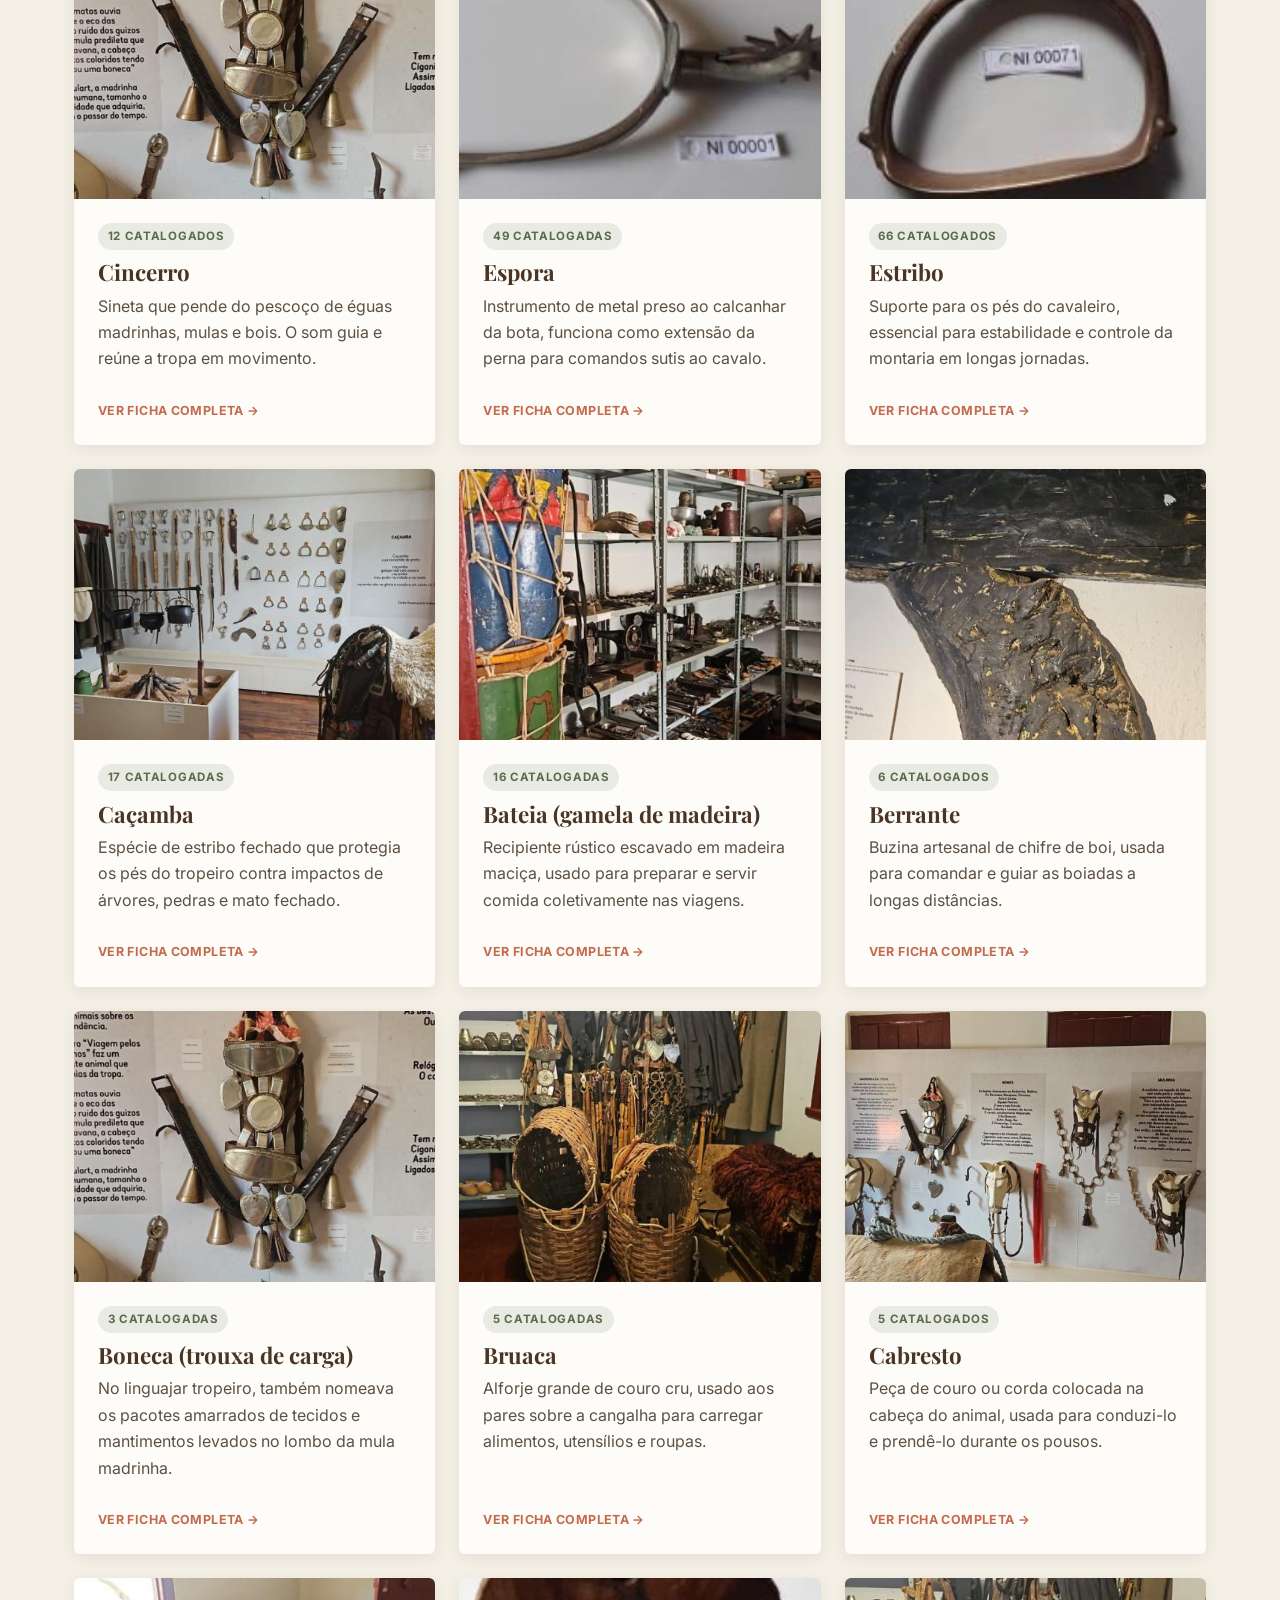
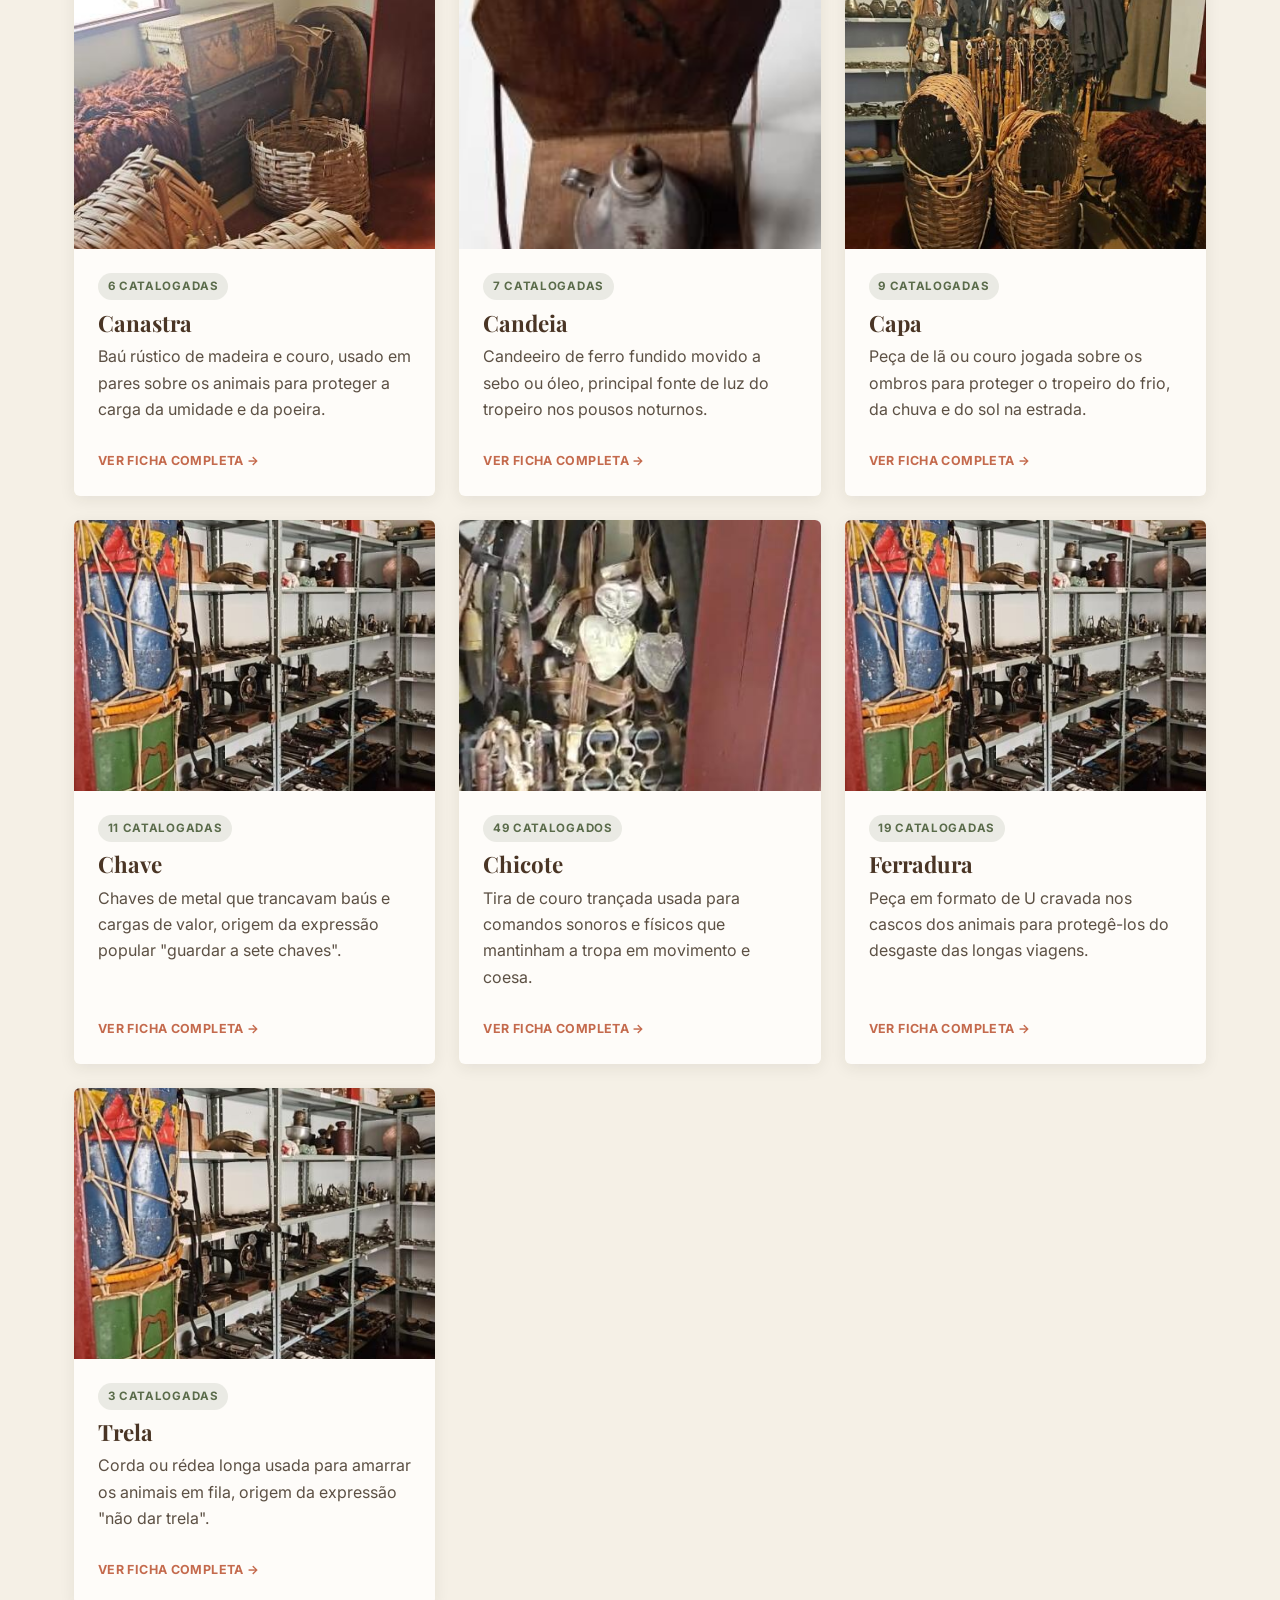
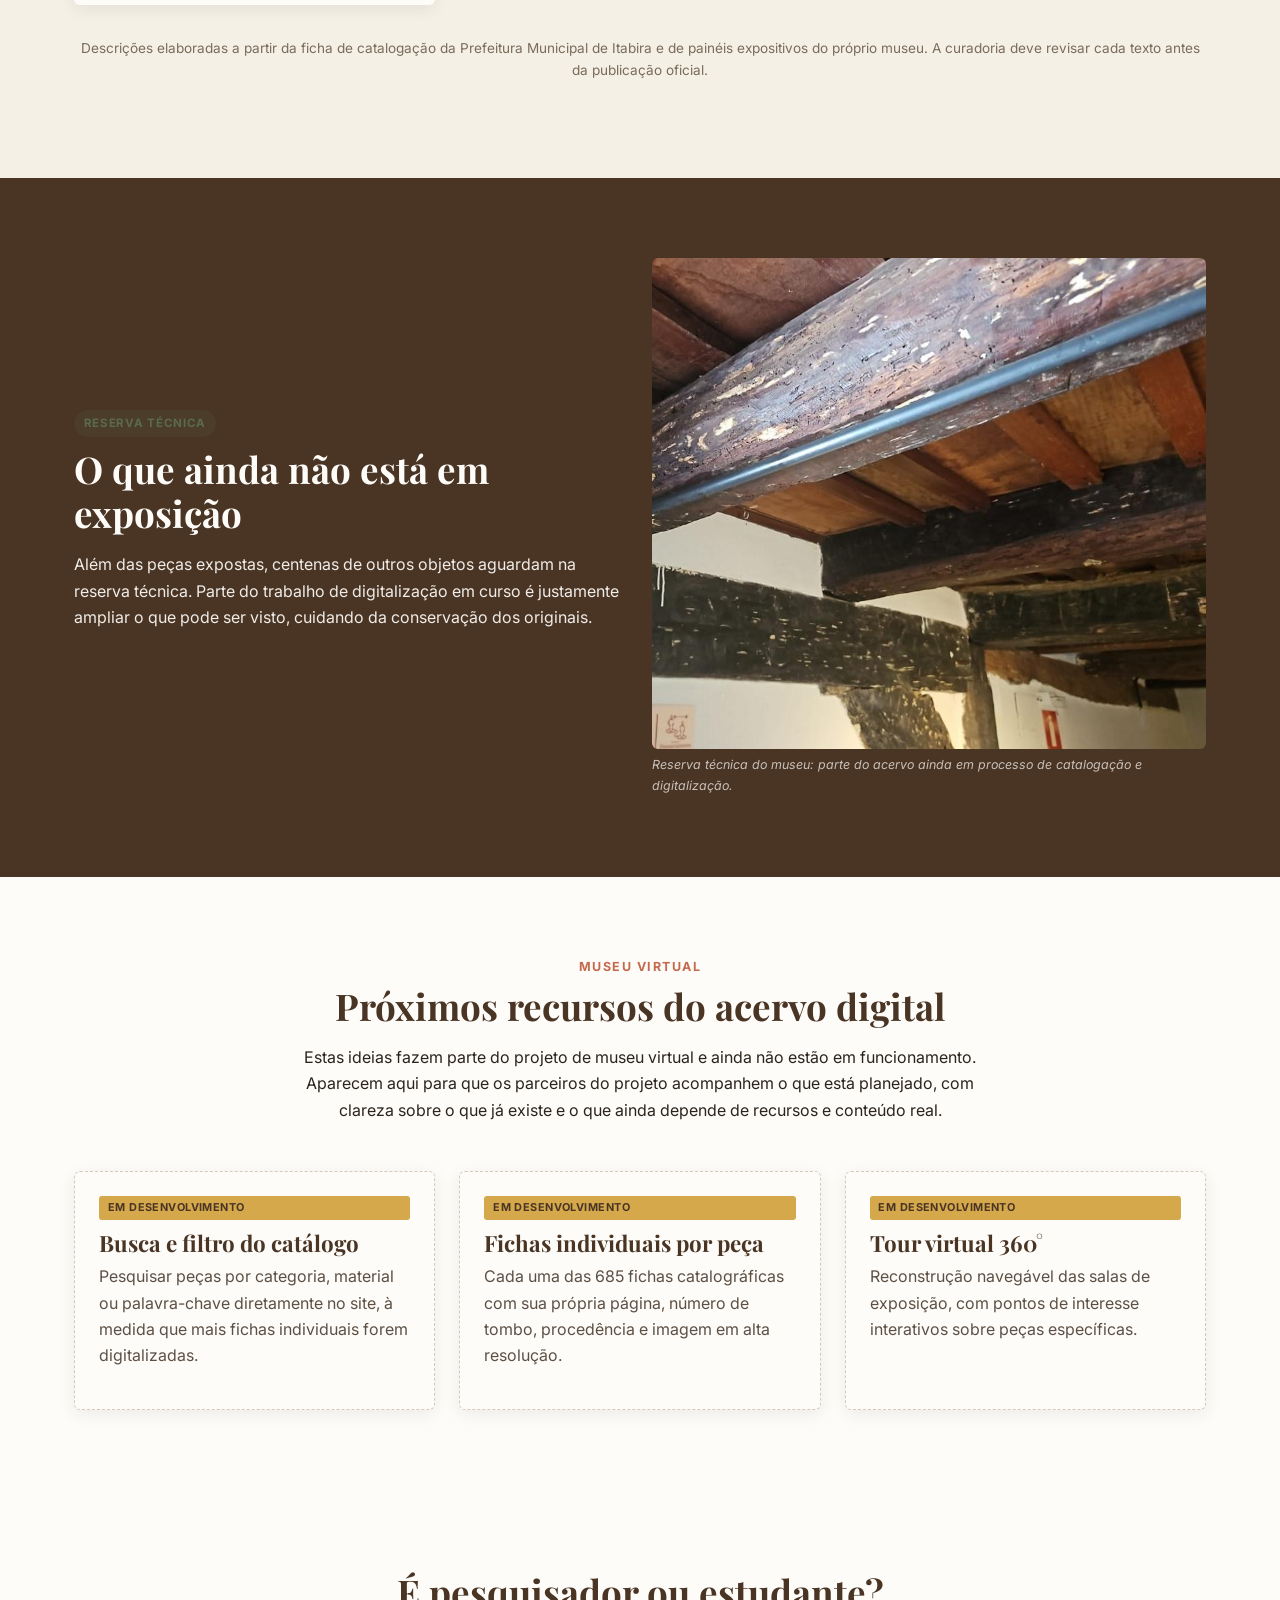
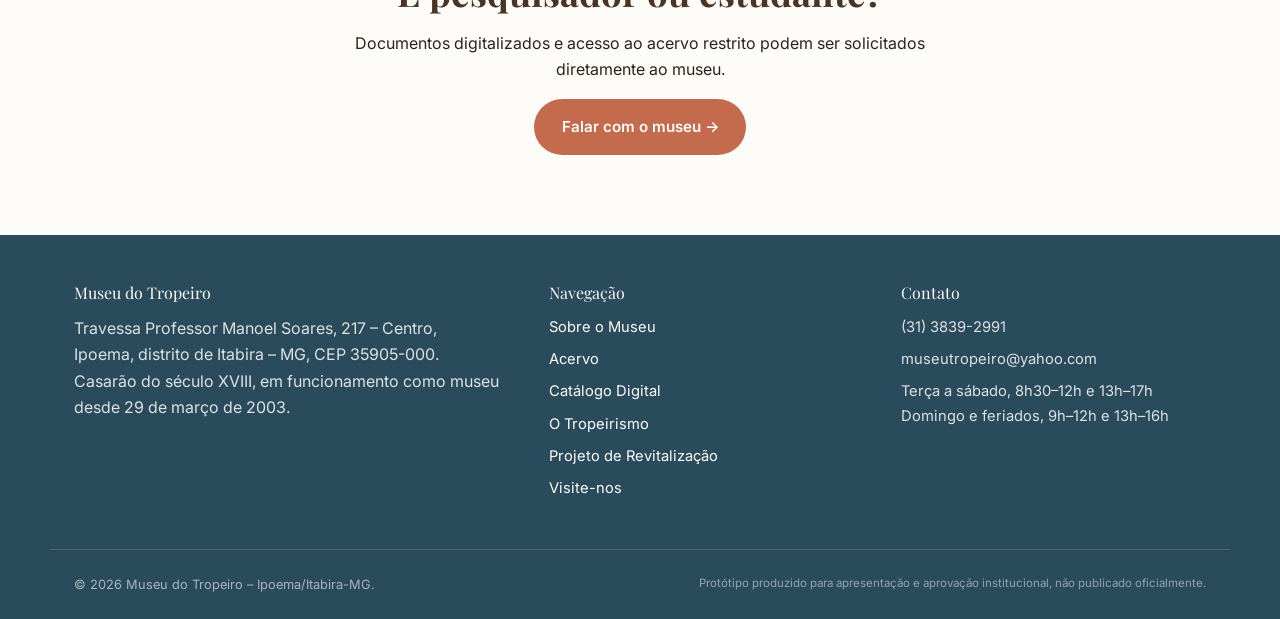
==== commit 19a81bc0: "Catalogo digital interativo (123 pecas) + galeria de fotos reais - Nova pagina catalogo.html: catalo" ====
--- a/acervo.html
+++ b/acervo.html
@@ -33,6 +33,7 @@
       <a href="index.html">Início</a>
       <a href="sobre.html">Sobre o Museu</a>
       <a href="acervo.html">Acervo</a>
+      <a href="catalogo.html">Catálogo</a>
       <a href="tropeirismo.html">O Tropeirismo</a>
       <a href="projeto.html">Projeto de Revitalização</a>
       <a href="visite.html">Visite-nos</a>
@@ -57,6 +58,10 @@
         <h2>Um acervo em expansão e em digitalização</h2>
         <p>Reunidas desde a fundação do museu, as peças do acervo fazem alusão à cultura tropeira: das cangalhas e arreios que equipavam as mulas, aos utensílios de cozinha, ferramentas de ofício, indumentária e documentos de época. Ao todo, o museu já soma <strong>685 fichas catalográficas</strong>, organizadas por nome e código de registro, um trabalho que segue em qualificação para enriquecer cada ficha com dados históricos e técnicos mais completos.</p>
         <p>Está em andamento um <strong>serviço abrangente de digitalização do acervo</strong>, que inclui o escaneamento fotográfico das peças em exposição, o registro de documentos e depoimentos orais, e a produção de material audiovisual: o primeiro passo para disponibilizar réplicas digitais fiéis no futuro museu virtual.</p>
+        <p style="margin-top:var(--espaco-md);">
+          <a href="catalogo.html" class="btn btn--primario">Abrir o catálogo interativo — 123 peças →</a>
+        </p>
+        <p style="font-size:0.85rem; color:#8a7c6a;">Já é possível navegar peça por peça pelas 123 primeiras imagens digitalizadas, com filtro por categoria, busca e ficha de detalhe de cada objeto.</p>
       </div>
     </div>
   </section>
@@ -286,6 +291,7 @@
       <ul>
         <li><a href="sobre.html">Sobre o Museu</a></li>
         <li><a href="acervo.html">Acervo</a></li>
+        <li><a href="catalogo.html">Catálogo Digital</a></li>
         <li><a href="tropeirismo.html">O Tropeirismo</a></li>
         <li><a href="projeto.html">Projeto de Revitalização</a></li>
         <li><a href="visite.html">Visite-nos</a></li>
--- a/style.css
+++ b/style.css
@@ -652,3 +652,109 @@
   margin-bottom: 0.6rem;
 }
 .card--futuro { opacity: 0.92; border: 1px dashed rgba(139,107,74,0.35); }
+
+/* =========================================================
+   CATÁLOGO DIGITAL INTERATIVO (peça a peça) — catalogo.html
+   ========================================================= */
+.cat-filtros { display: flex; flex-wrap: wrap; gap: 0.5rem; justify-content: center; margin-bottom: var(--espaco-lg); }
+.cat-filtro {
+  font-family: var(--fonte-corpo); font-size: 0.85rem; font-weight: 600; color: var(--cor-cafe);
+  background: var(--cor-branco); border: 1.5px solid rgba(139,107,74,0.3); border-radius: 999px;
+  padding: 0.45rem 0.95rem; cursor: pointer;
+  transition: background 0.2s ease, color 0.2s ease, border-color 0.2s ease;
+}
+.cat-filtro:hover { border-color: var(--cor-terracota); color: var(--cor-terracota); }
+.cat-filtro.ativo { background: var(--cor-terracota); color: var(--cor-branco); border-color: var(--cor-terracota); }
+.cat-filtro span { opacity: 0.7; font-weight: 400; }
+.cat-busca {
+  display: block; margin: 0 auto var(--espaco-md); max-width: 380px; width: 100%;
+  padding: 0.7rem 1.1rem; border-radius: 999px; border: 1.5px solid rgba(139,107,74,0.35);
+  font-family: var(--fonte-corpo); font-size: 0.95rem; background: var(--cor-branco);
+}
+.cat-grid { display: grid; grid-template-columns: repeat(auto-fill, minmax(150px, 1fr)); gap: var(--espaco-sm); }
+.cat-peca {
+  background: var(--cor-branco); border-radius: var(--raio); overflow: hidden; box-shadow: var(--sombra-suave);
+  cursor: pointer; border: none; padding: 0; text-align: left; font-family: inherit;
+  transition: transform 0.25s ease, box-shadow 0.25s ease; display: flex; flex-direction: column;
+}
+.cat-peca:hover { transform: translateY(-4px); box-shadow: var(--sombra-media); }
+.cat-peca__img { aspect-ratio: 1/1; width: 100%; object-fit: contain; background: #efe9dd; border-radius: 0; padding: 0.4rem; }
+.cat-peca__info { padding: 0.6rem 0.7rem 0.75rem; }
+.cat-peca__nome { font-weight: 700; font-size: 0.9rem; color: var(--cor-cafe); }
+.cat-peca__reg { font-size: 0.72rem; color: #8a7c6a; letter-spacing: 0.03em; }
+.cat-vazio { text-align: center; color: #8a7c6a; padding: var(--espaco-lg) 0; grid-column: 1 / -1; }
+
+/* Modal do catálogo interativo (classe .catmodal p/ não colidir com .ficha-dialog) */
+.catmodal {
+  position: fixed; inset: 0; background: rgba(43,36,29,0.7); backdrop-filter: blur(3px);
+  display: none; align-items: center; justify-content: center; z-index: 1000; padding: var(--espaco-md);
+}
+.catmodal.aberto { display: flex; }
+.catmodal__caixa {
+  background: var(--cor-branco); border-radius: var(--raio); max-width: 760px; width: 100%;
+  max-height: 88vh; overflow-y: auto; box-shadow: var(--sombra-media); position: relative;
+}
+.catmodal__grade { display: grid; grid-template-columns: 300px 1fr; }
+@media (max-width: 640px) { .catmodal__grade { grid-template-columns: 1fr; } }
+.catmodal__foto { background: #efe9dd; display: flex; align-items: center; justify-content: center; padding: var(--espaco-md); min-height: 260px; }
+.catmodal__foto img { width: 100%; object-fit: contain; max-height: 320px; }
+.catmodal__corpo { padding: var(--espaco-lg) var(--espaco-md); }
+.catmodal__corpo h3 { font-size: 1.6rem; margin-bottom: 0.2rem; }
+.catmodal__topicos { list-style: none; padding: 0; margin: var(--espaco-sm) 0 0; display: grid; gap: 0.6rem; }
+.catmodal__topicos li { font-size: 0.9rem; color: #5c5044; padding-left: 1.1rem; position: relative; }
+.catmodal__topicos li::before { content: "\2022"; color: var(--cor-terracota); position: absolute; left: 0; font-weight: 700; }
+.catmodal__fechar {
+  position: absolute; top: 0.6rem; right: 0.6rem; width: 38px; height: 38px; border-radius: 50%;
+  border: none; background: rgba(43,36,29,0.55); color: #fff; font-size: 1.3rem; cursor: pointer;
+  z-index: 2; display: flex; align-items: center; justify-content: center;
+}
+.catmodal__fechar:hover { background: var(--cor-terracota); }
+
+/* =========================================================
+   VISITA VIRTUAL (mapa + street view)
+   ========================================================= */
+.visita-virtual iframe { width: 100%; border: 0; border-radius: var(--raio); box-shadow: var(--sombra-suave); display: block; }
+.aspecto-16-9 { position: relative; padding-bottom: 56.25%; height: 0; overflow: hidden; border-radius: var(--raio); }
+.aspecto-16-9 iframe { position: absolute; inset: 0; width: 100%; height: 100%; }
+
+/* =========================================================
+   CURADOR DIGITAL (assistente)
+   ========================================================= */
+.curador-botao {
+  position: fixed; bottom: 1.2rem; right: 1.2rem; z-index: 900; display: flex; align-items: center; gap: 0.55rem;
+  background: var(--cor-terracota); color: var(--cor-branco); border: none; border-radius: 999px;
+  padding: 0.7rem 1.15rem 0.7rem 0.7rem; font-family: var(--fonte-corpo); font-weight: 600; font-size: 0.9rem;
+  cursor: pointer; box-shadow: var(--sombra-media); transition: transform 0.15s ease, background 0.2s ease;
+}
+.curador-botao:hover { background: var(--cor-cafe); transform: translateY(-2px); }
+.curador-botao__avatar {
+  width: 34px; height: 34px; border-radius: 50%; background: var(--cor-dourado); color: var(--cor-cafe);
+  display: flex; align-items: center; justify-content: center; font-size: 1.1rem; flex-shrink: 0;
+}
+.curador-painel {
+  position: fixed; bottom: 1.2rem; right: 1.2rem; z-index: 950; width: min(94vw, 380px); height: min(72vh, 560px);
+  background: var(--cor-branco); border-radius: 14px; box-shadow: var(--sombra-media); display: none; flex-direction: column; overflow: hidden;
+}
+.curador-painel.aberto { display: flex; }
+.curador-topo { background: var(--cor-cafe); color: var(--cor-branco); padding: 0.85rem var(--espaco-sm); display: flex; align-items: center; gap: 0.6rem; }
+.curador-topo__avatar {
+  width: 40px; height: 40px; border-radius: 50%; background: var(--cor-dourado); color: var(--cor-cafe);
+  display: flex; align-items: center; justify-content: center; font-size: 1.3rem; flex-shrink: 0;
+}
+.curador-topo h4 { color: var(--cor-branco); margin: 0; font-style: normal; font-size: 1rem; }
+.curador-topo p { margin: 0; font-size: 0.72rem; color: rgba(254,252,249,0.75); }
+.curador-topo .curador-fechar { margin-left: auto; background: none; border: none; color: var(--cor-branco); font-size: 1.4rem; cursor: pointer; line-height: 1; }
+.curador-msgs { flex: 1; overflow-y: auto; padding: var(--espaco-sm); display: flex; flex-direction: column; gap: 0.6rem; background: var(--cor-creme); }
+.cmsg { max-width: 85%; padding: 0.6rem 0.85rem; border-radius: 14px; font-size: 0.9rem; line-height: 1.5; }
+.cmsg--bot { background: var(--cor-branco); color: var(--cor-offblack); align-self: flex-start; border-bottom-left-radius: 4px; box-shadow: var(--sombra-suave); }
+.cmsg--user { background: var(--cor-terracota); color: var(--cor-branco); align-self: flex-end; border-bottom-right-radius: 4px; }
+.curador-sugestoes { display: flex; flex-wrap: wrap; gap: 0.4rem; padding: 0 var(--espaco-sm) 0.5rem; background: var(--cor-creme); }
+.curador-sugestao {
+  font-size: 0.78rem; background: rgba(196,106,77,0.12); color: var(--cor-terracota);
+  border: 1px solid rgba(196,106,77,0.3); border-radius: 999px; padding: 0.3rem 0.7rem; cursor: pointer;
+}
+.curador-sugestao:hover { background: var(--cor-terracota); color: var(--cor-branco); }
+.curador-form { display: flex; gap: 0.4rem; padding: var(--espaco-sm); border-top: 1px solid rgba(139,107,74,0.18); background: var(--cor-branco); }
+.curador-form input { flex: 1; padding: 0.6rem 0.9rem; border-radius: 999px; border: 1.5px solid rgba(139,107,74,0.3); font-family: var(--fonte-corpo); font-size: 0.9rem; }
+.curador-form button { border: none; background: var(--cor-terracota); color: #fff; border-radius: 50%; width: 40px; height: 40px; cursor: pointer; flex-shrink: 0; font-size: 1.1rem; }
+.curador-form button:hover { background: var(--cor-cafe); }
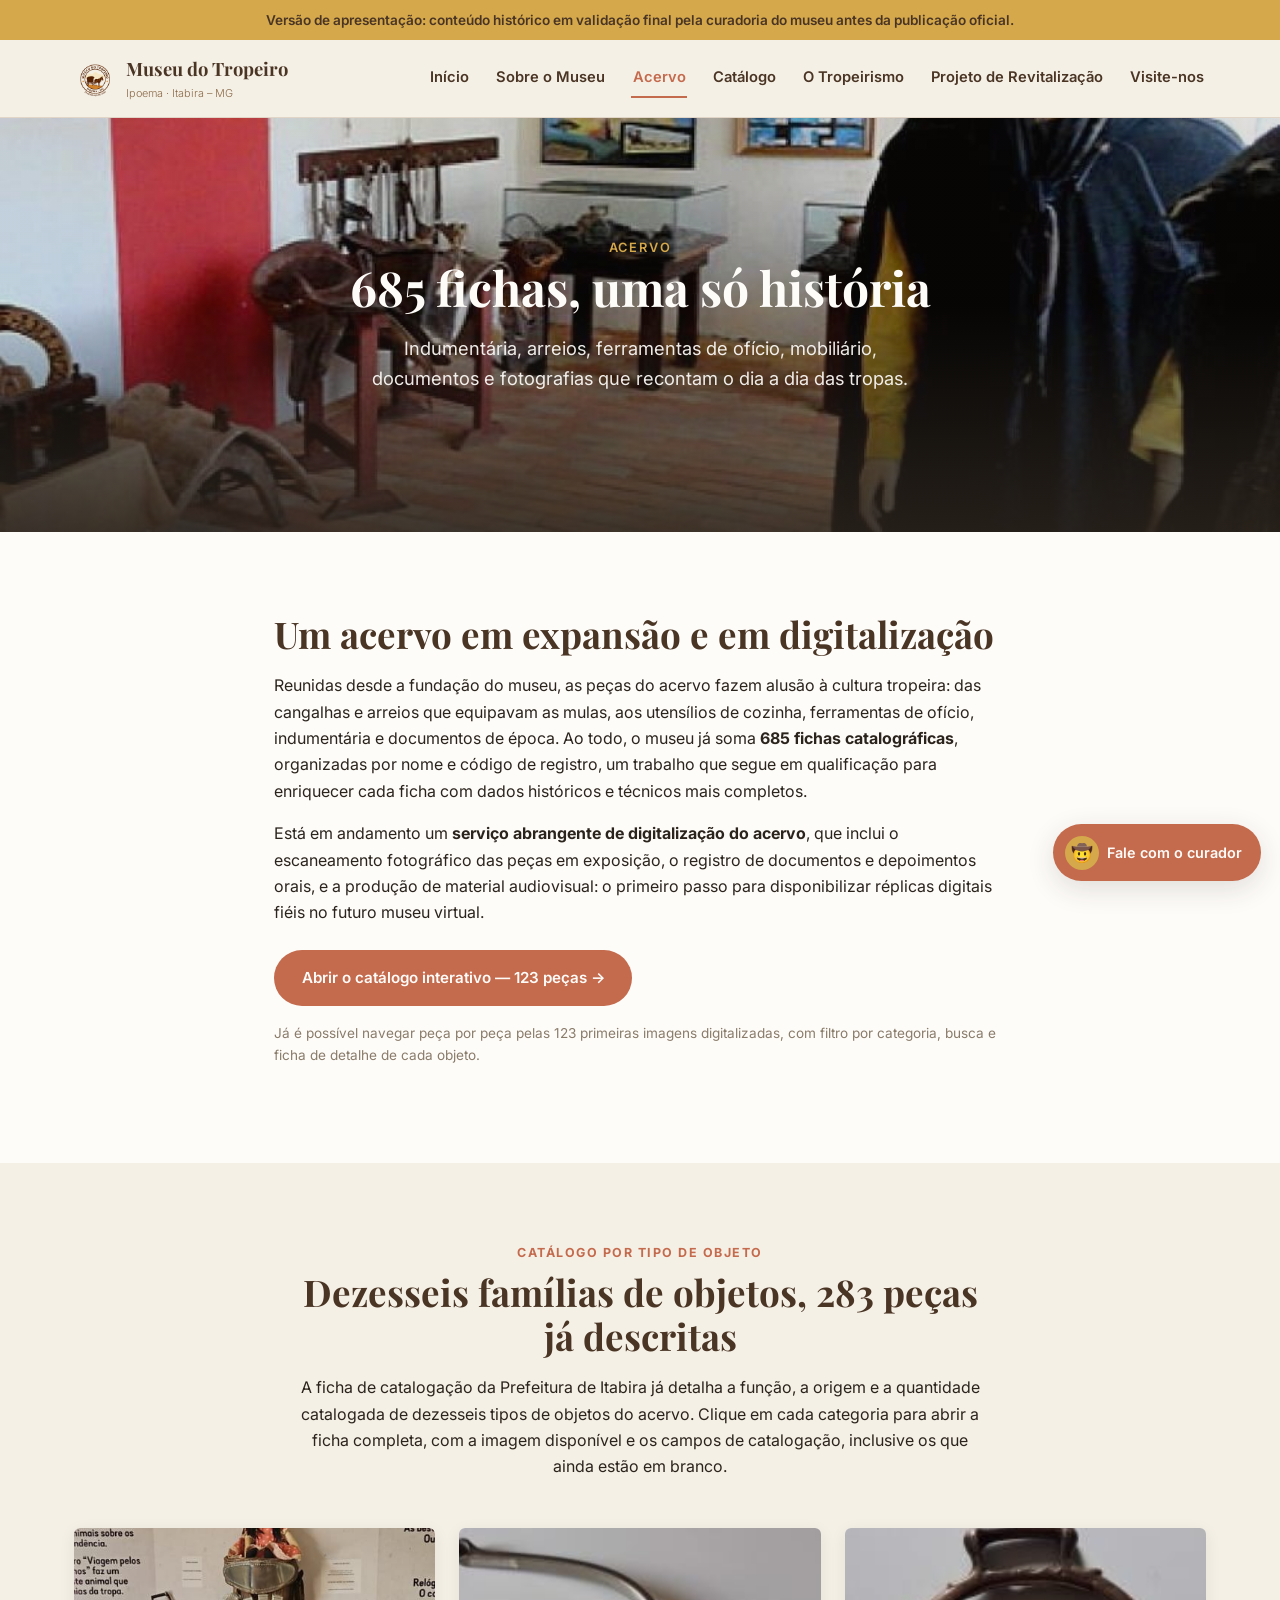
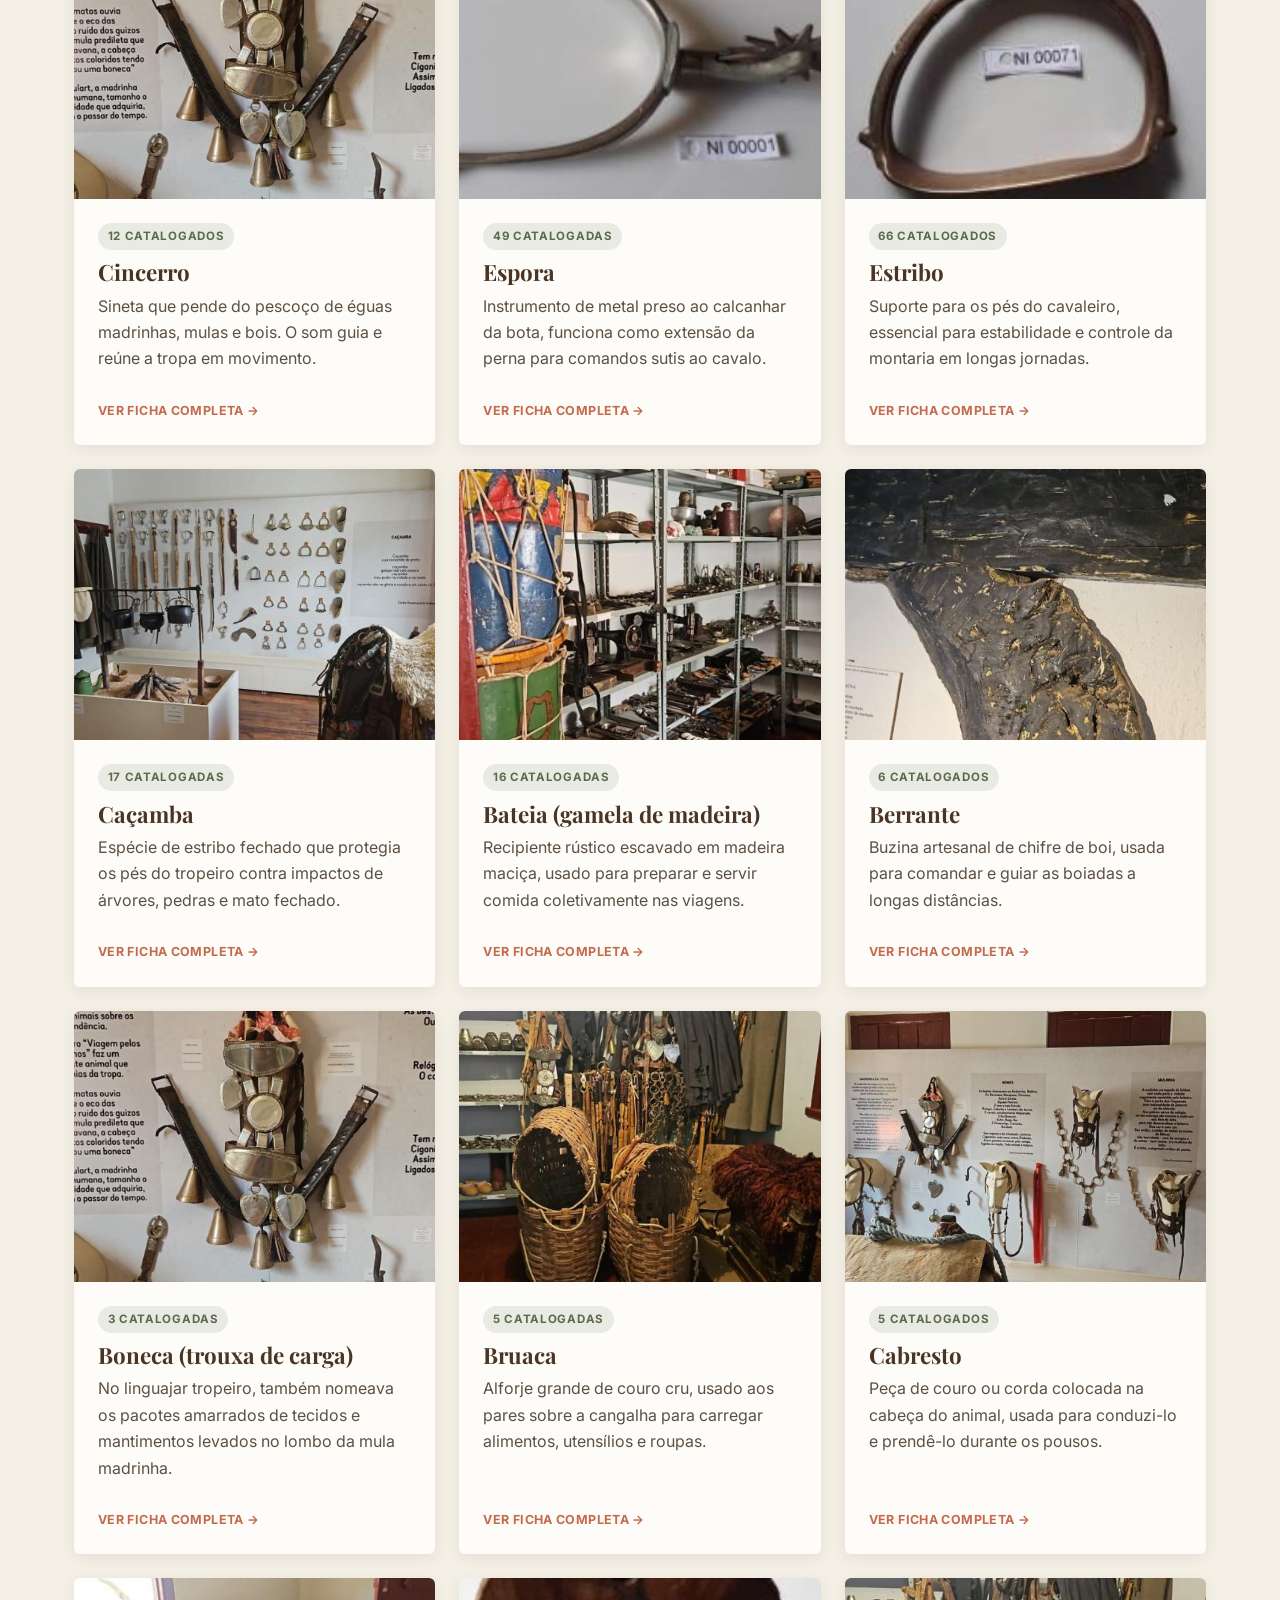
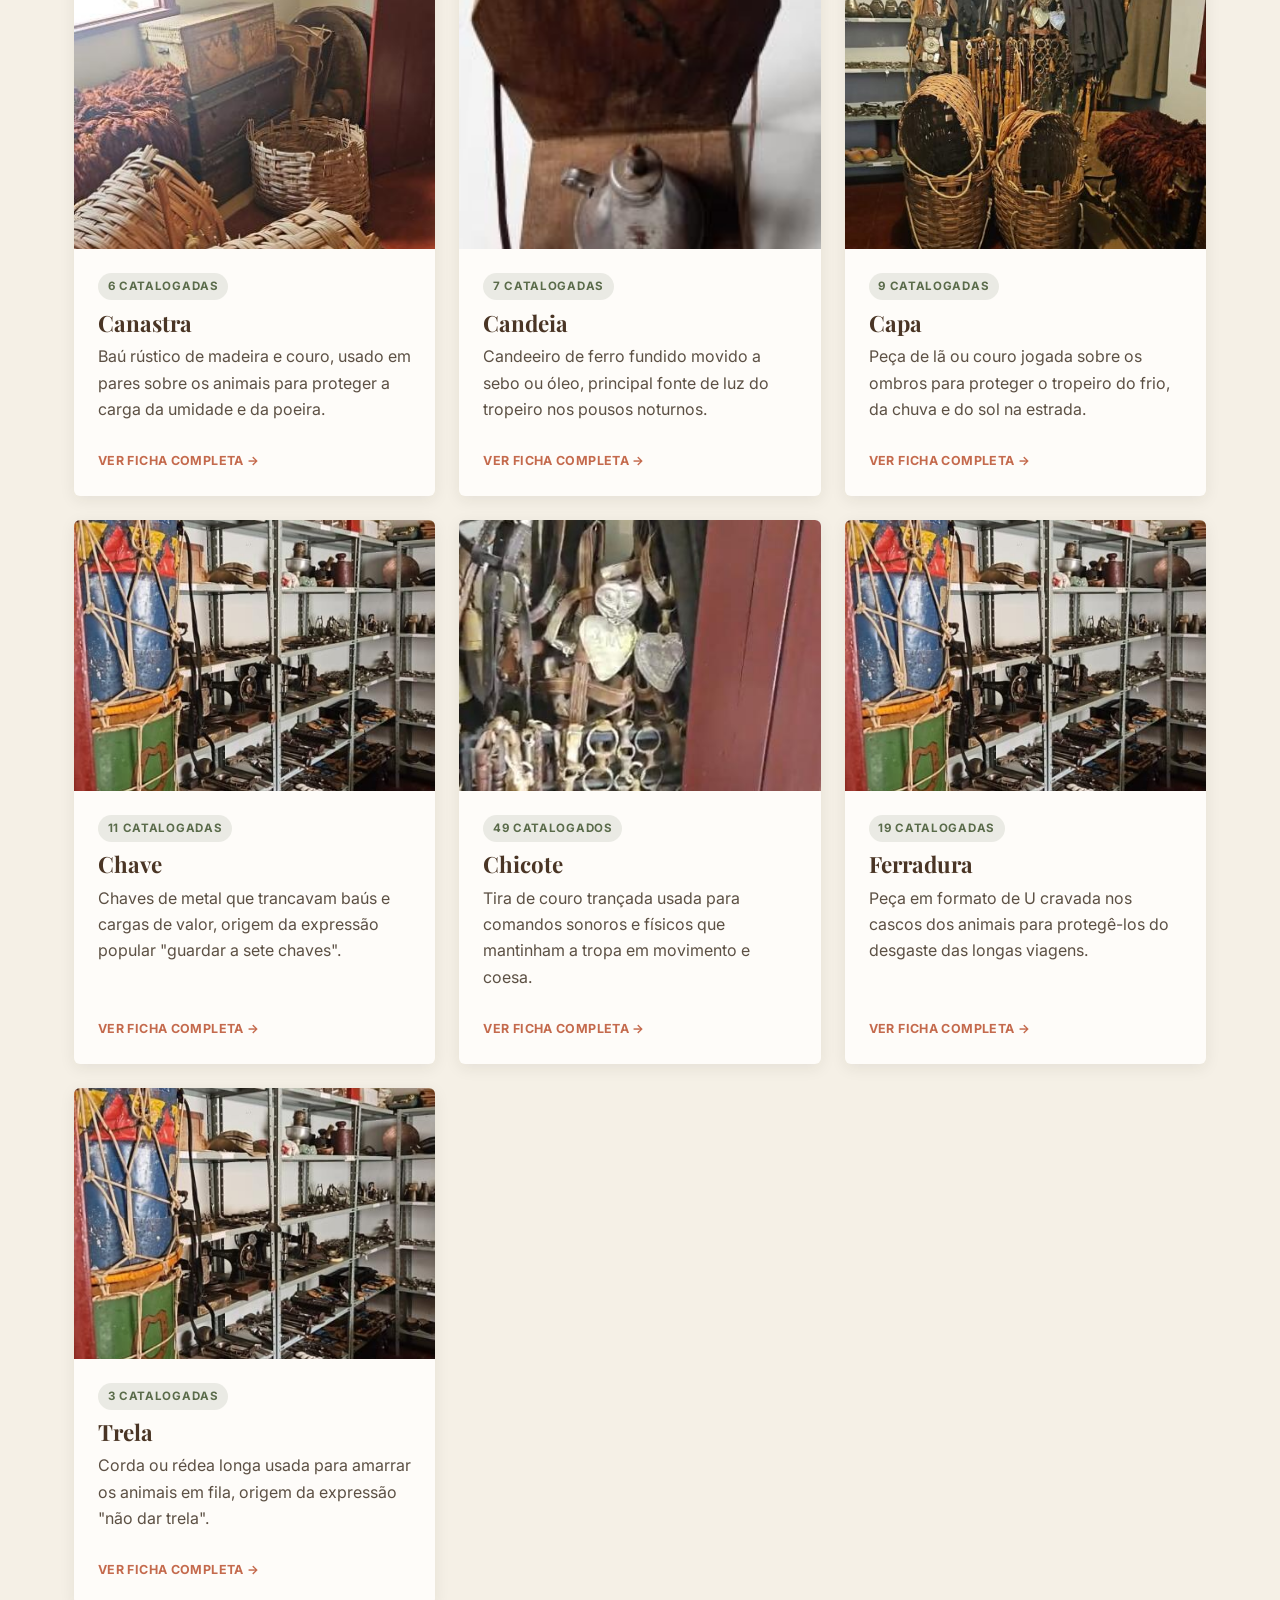
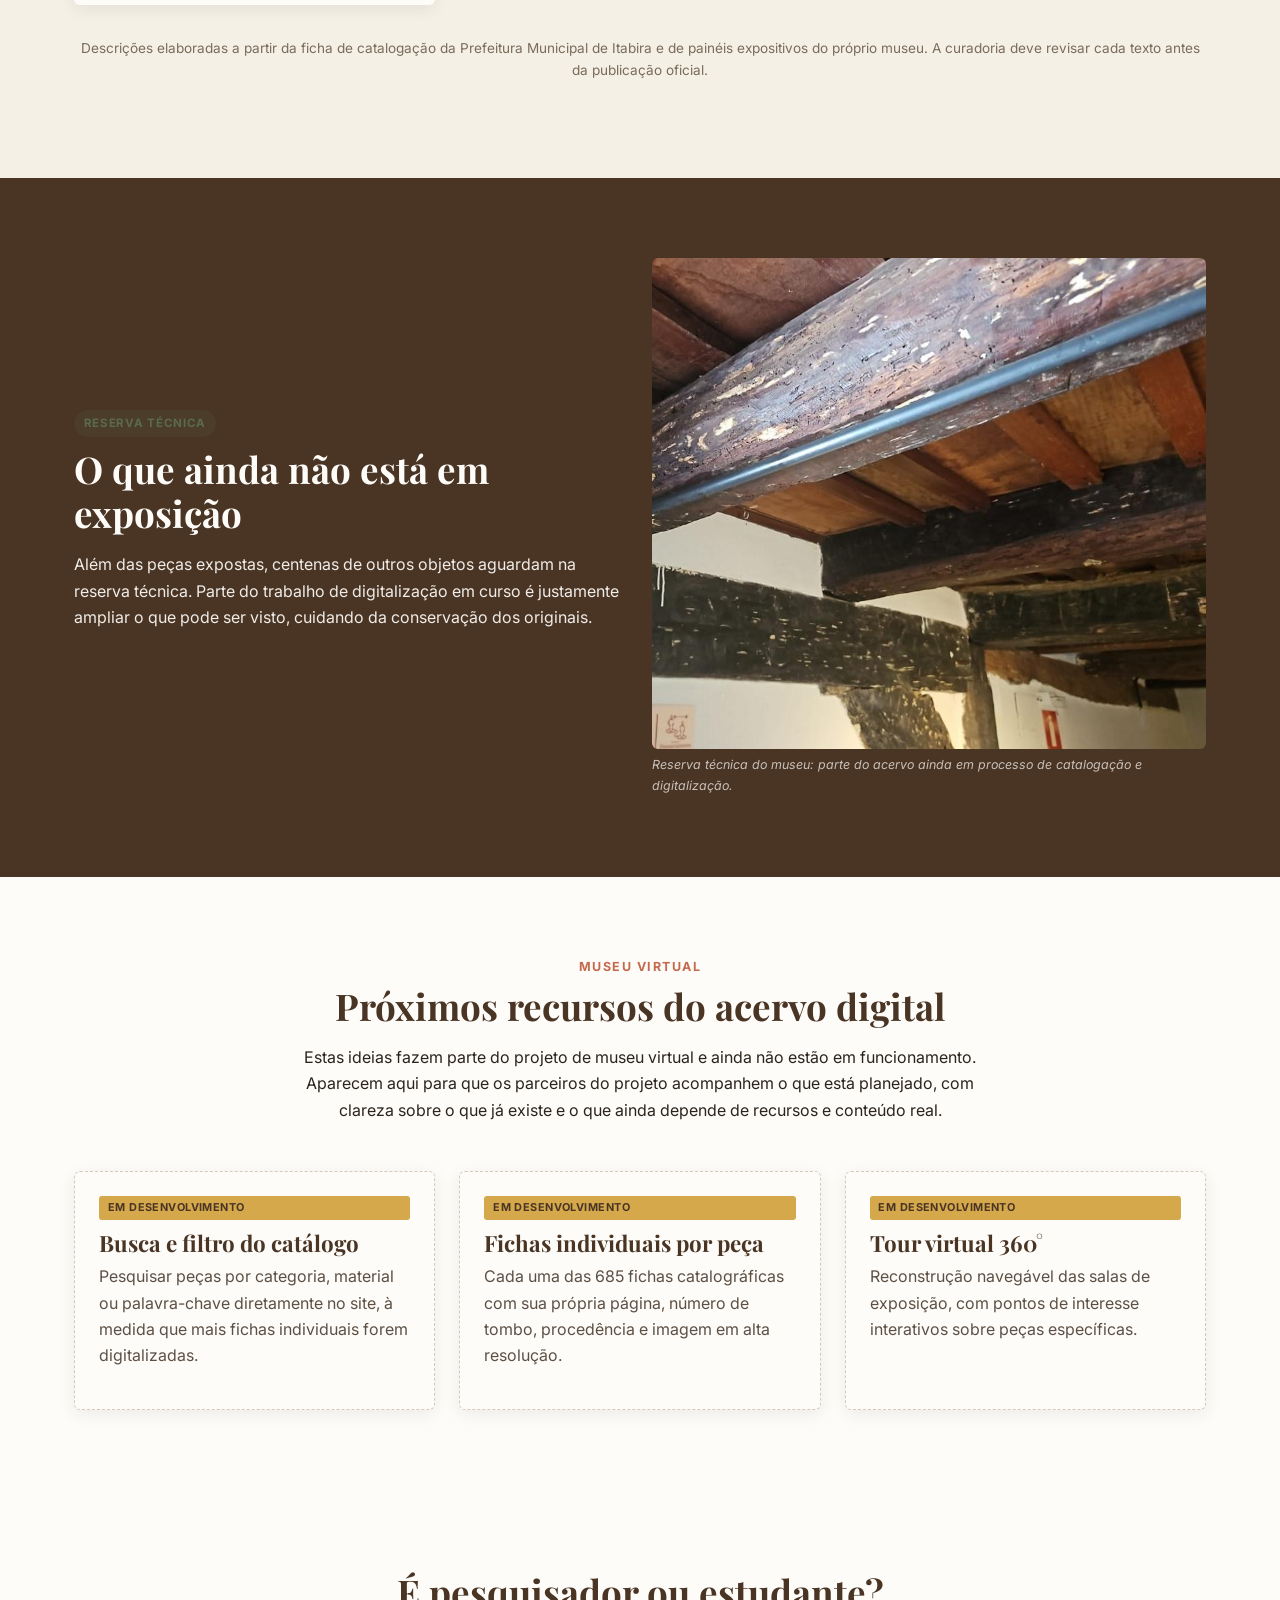
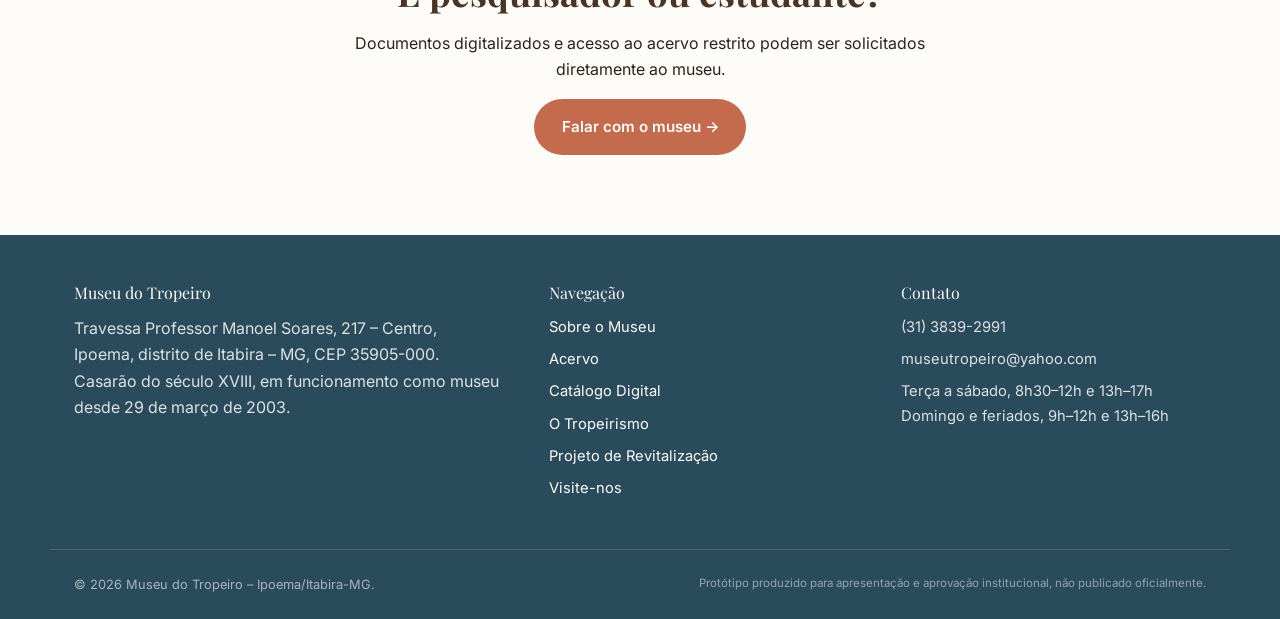
==== commit 36f7aac3: "Curador digital "Tiao" com IA real (OpenRouter/DeepSeek) - Widget de chat em todas as paginas (curad" ====
--- a/acervo.html
+++ b/acervo.html
@@ -698,5 +698,6 @@
 
 
 <script src="script.js" defer></script>
+<script src="curador.js" defer></script>
 </body>
 </html>
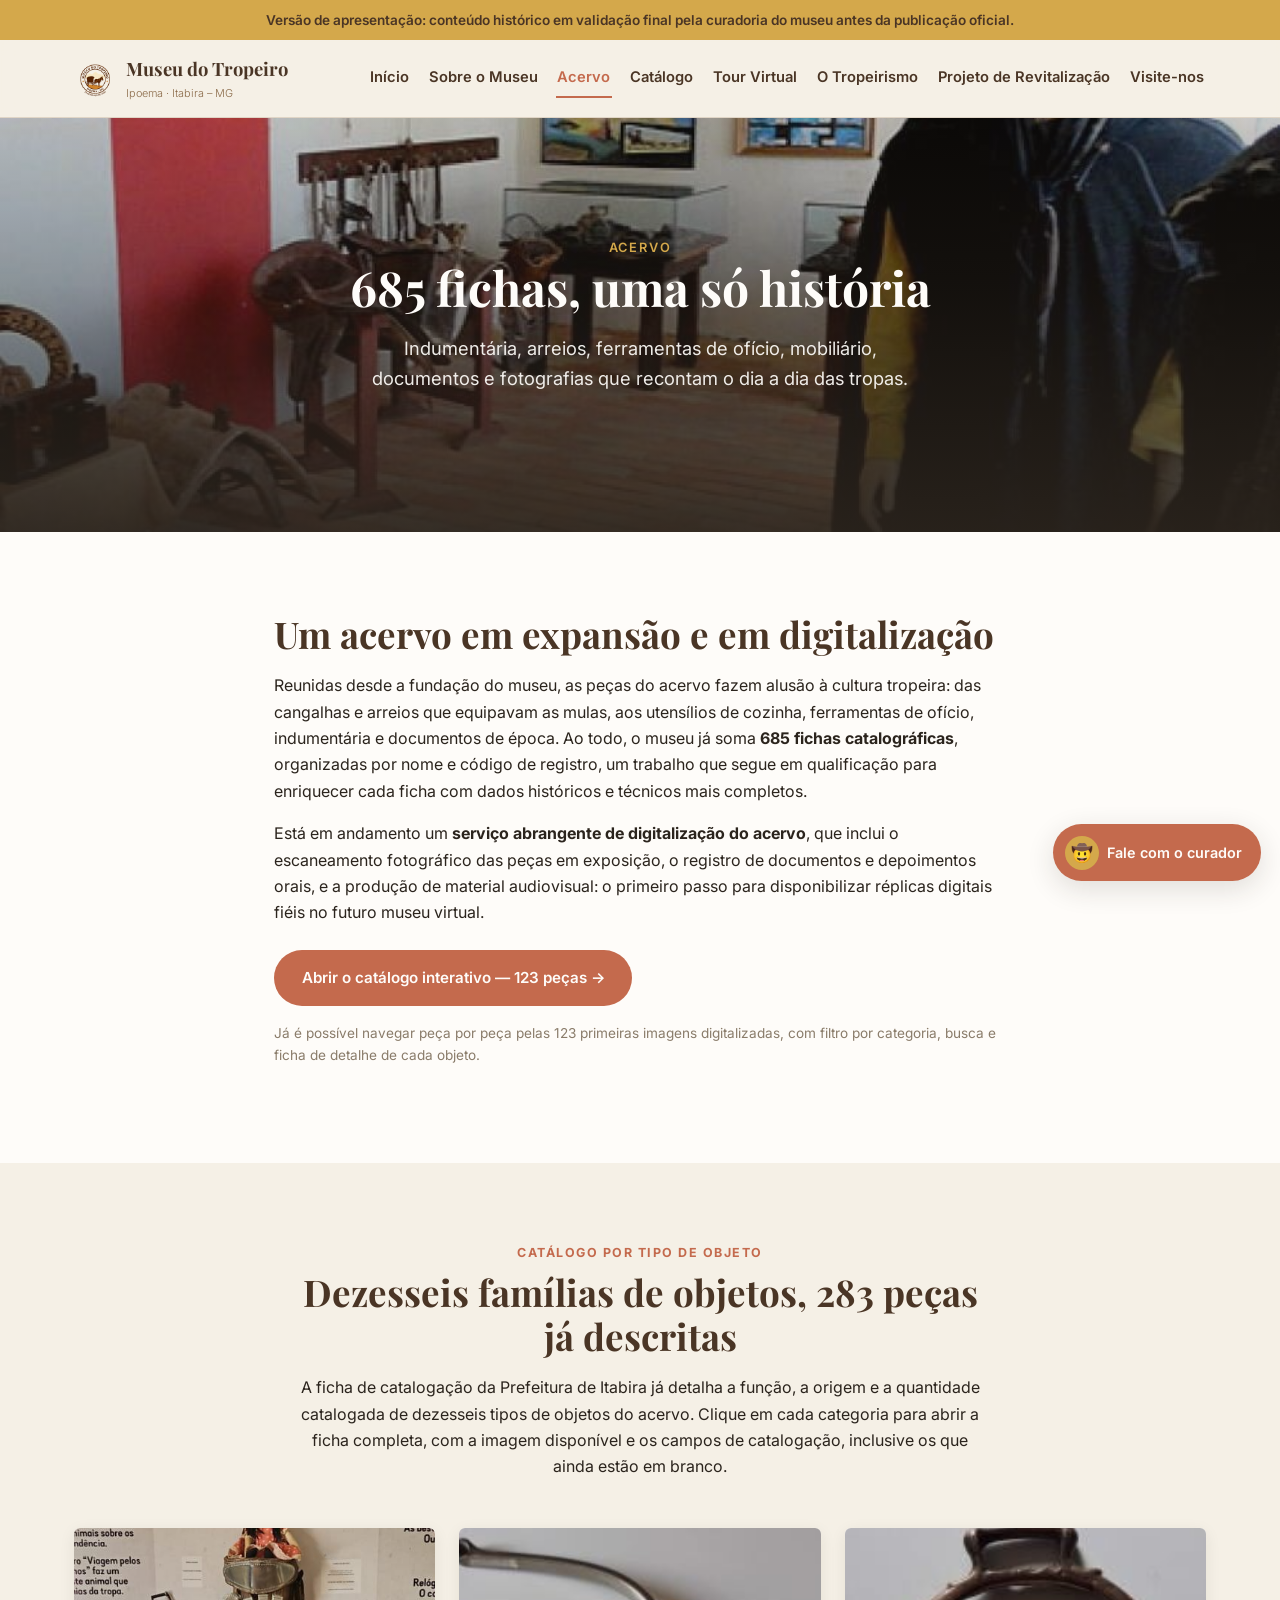
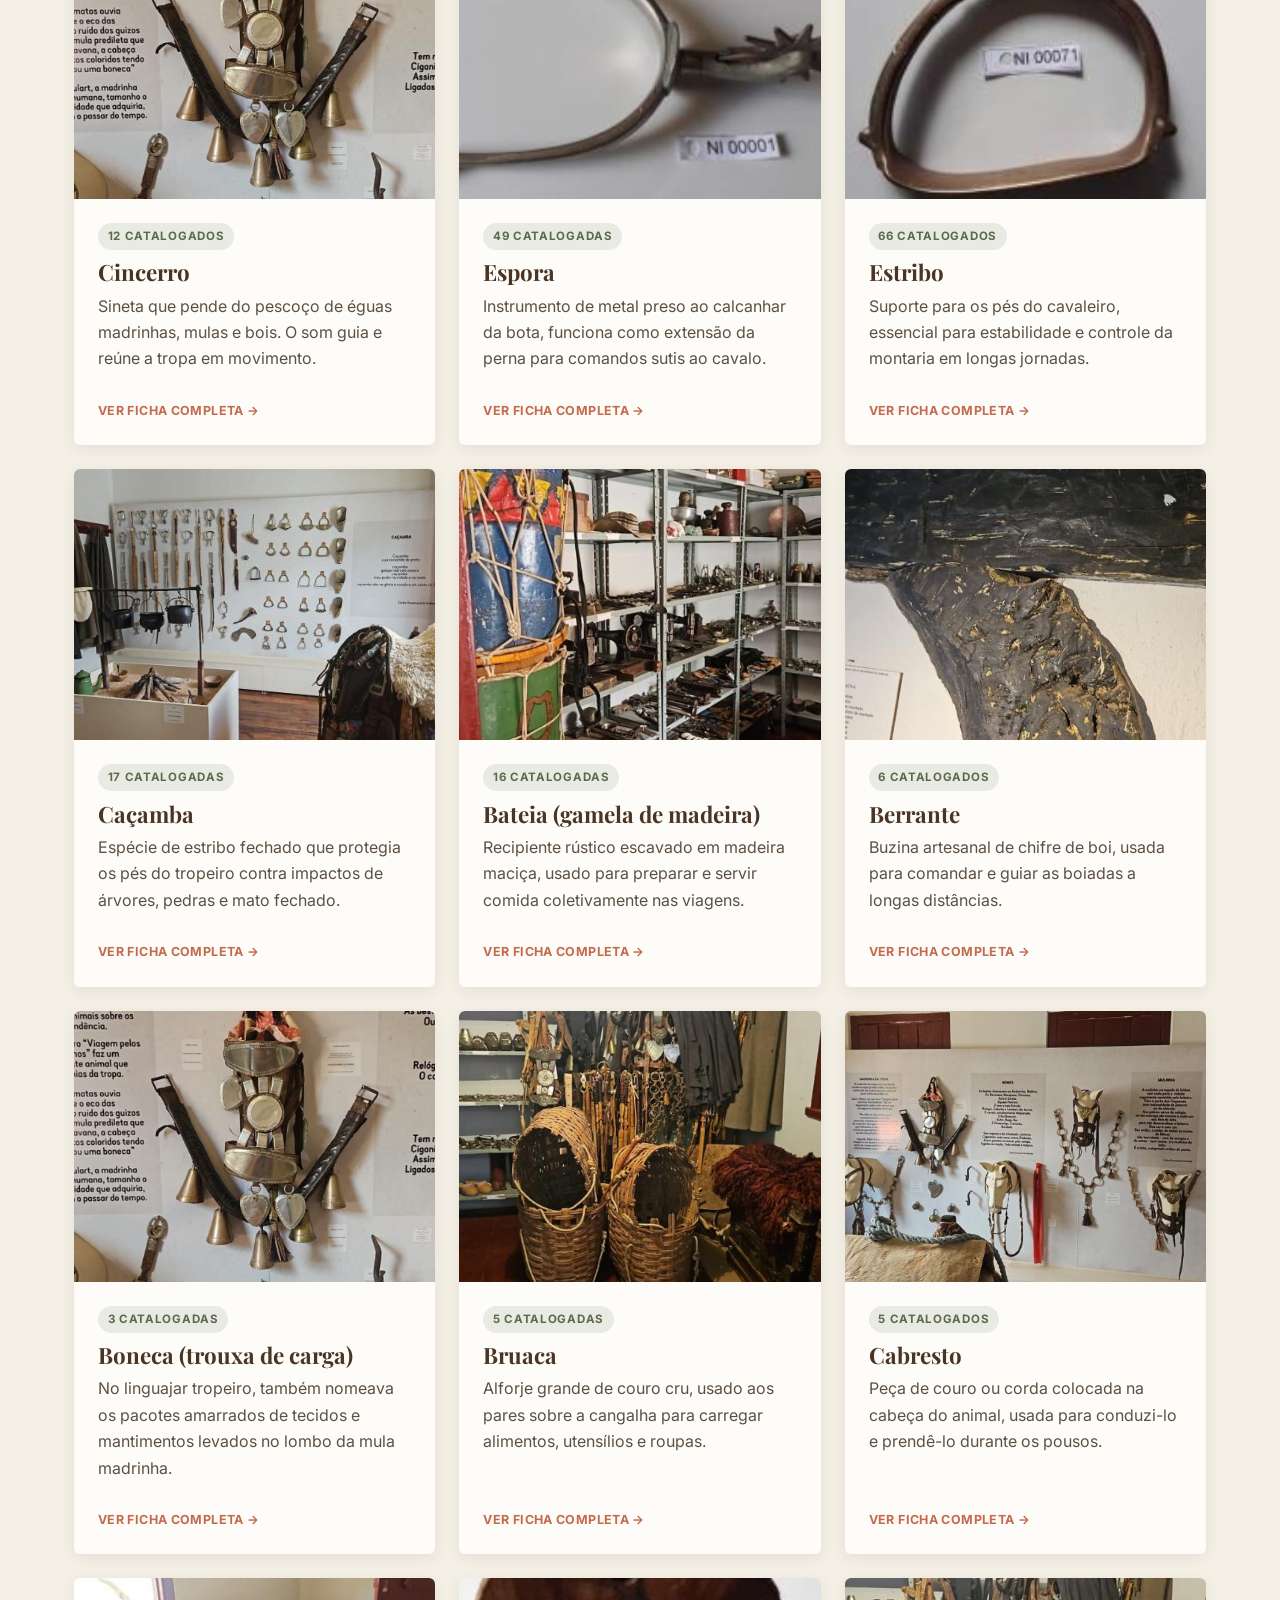
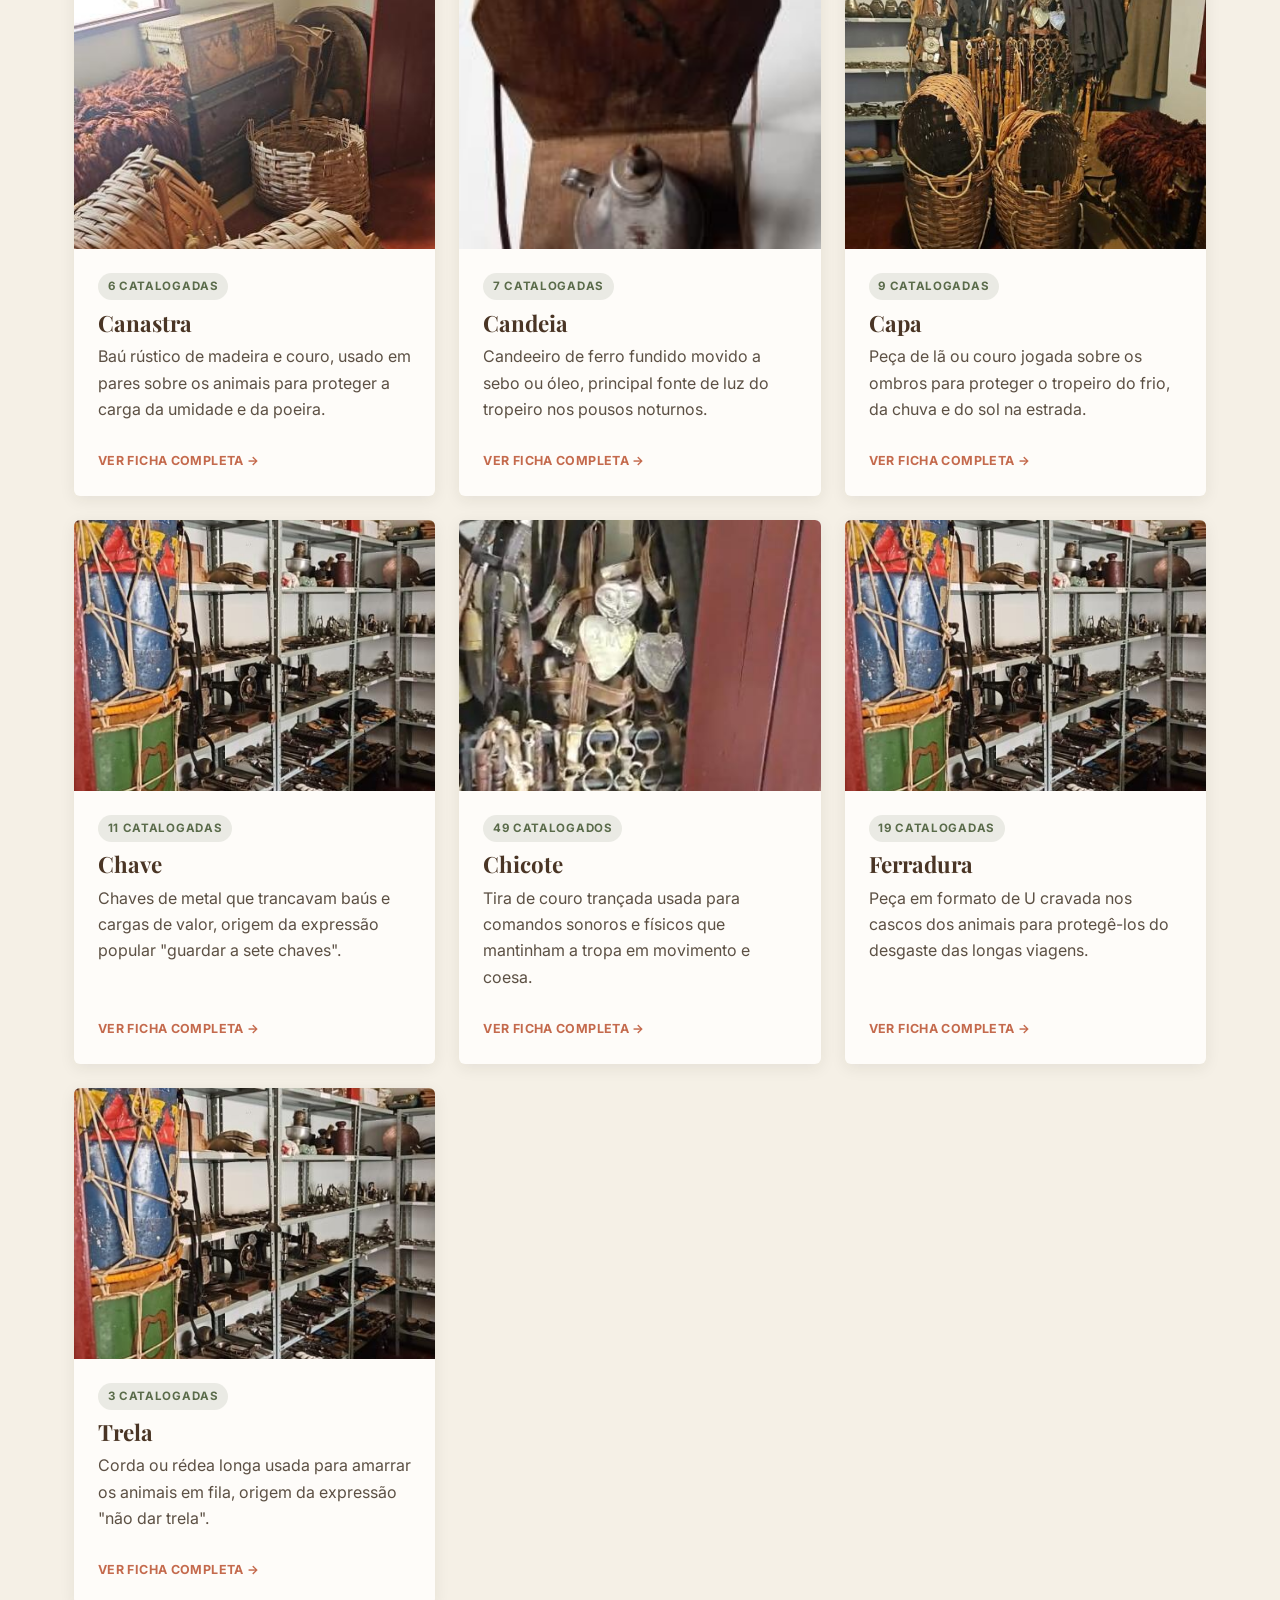
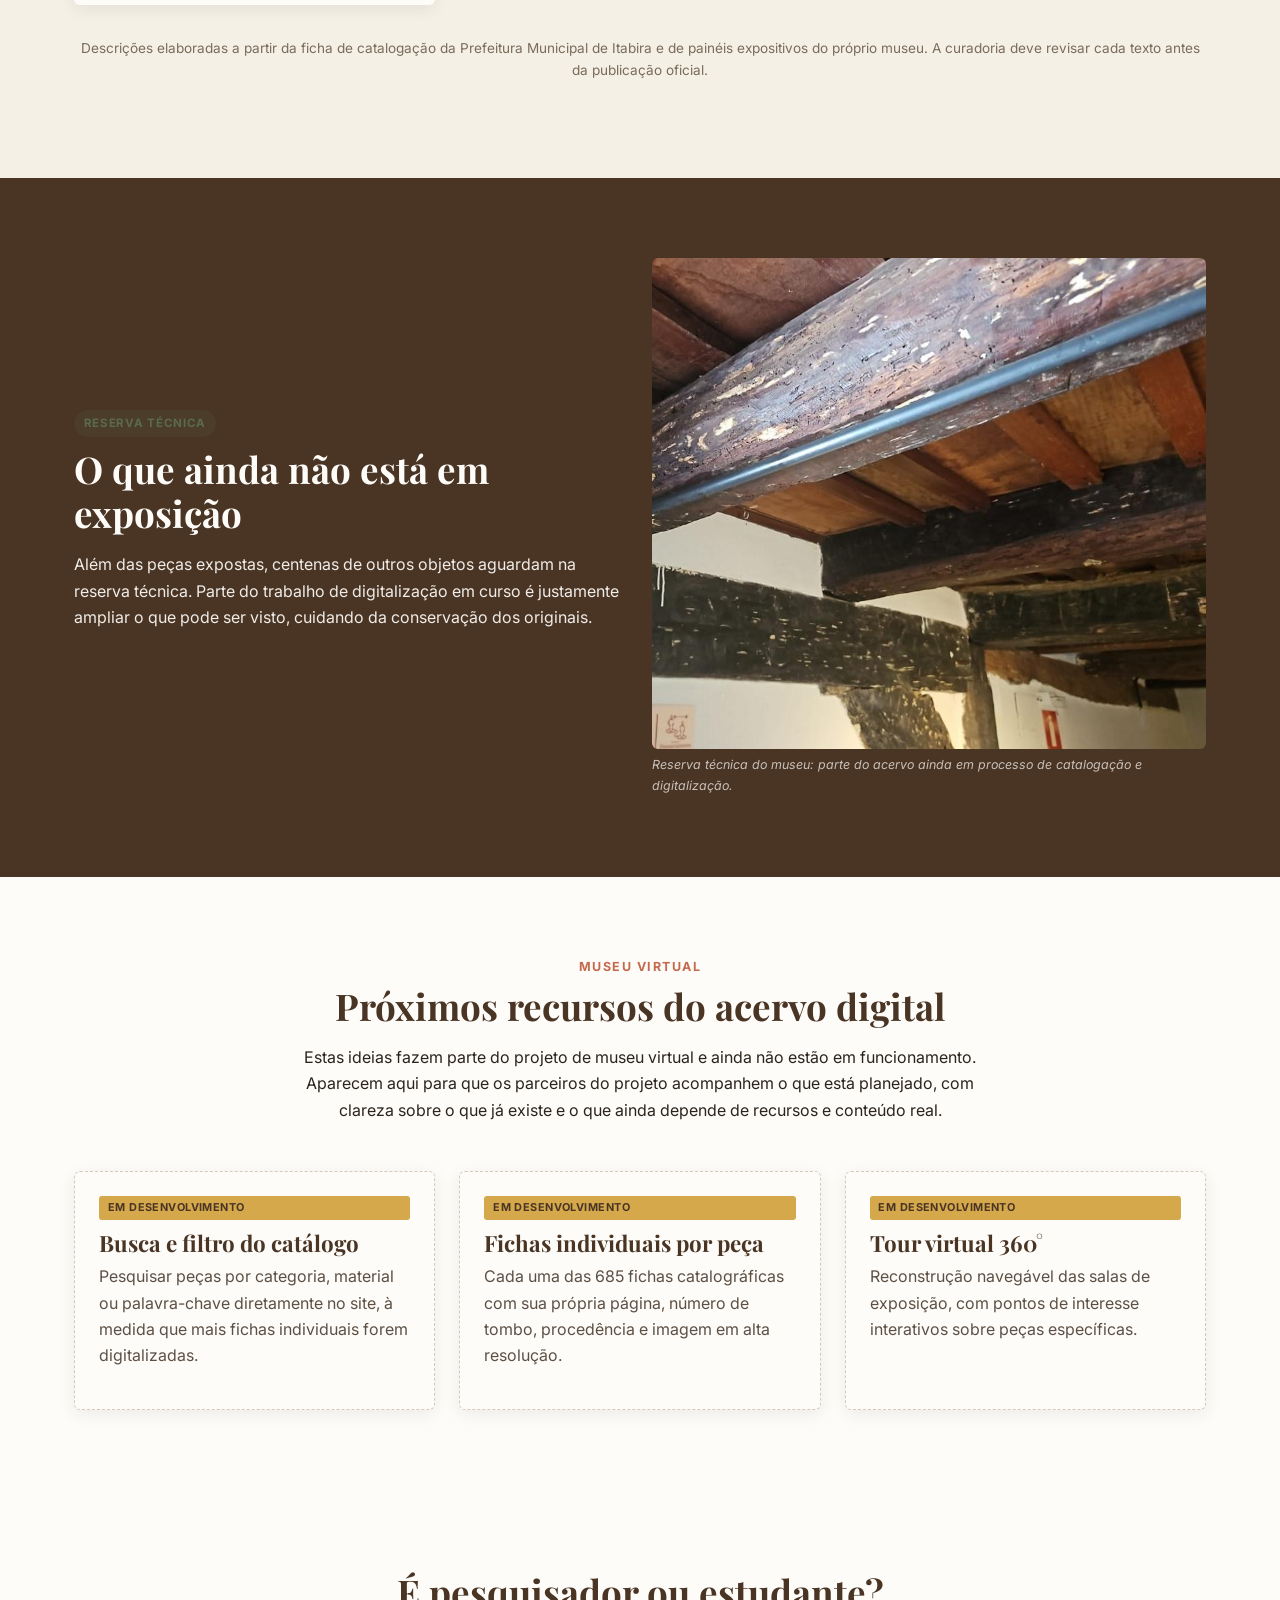
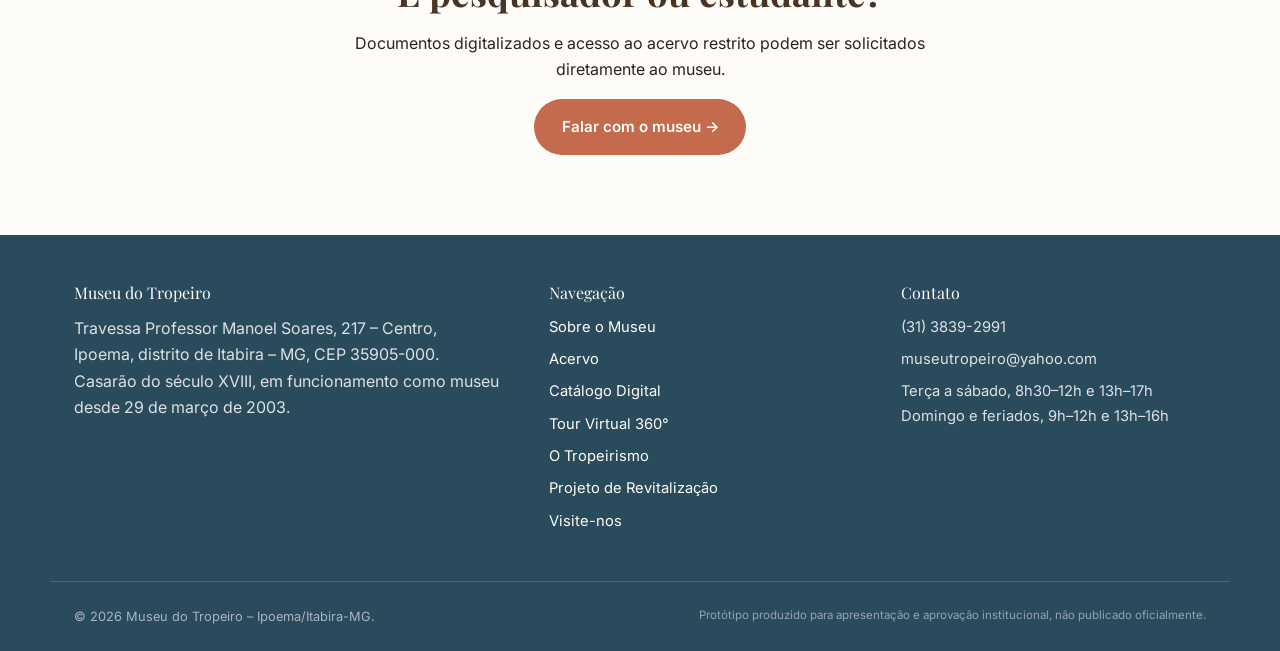
==== commit d400d6f3: "Pagina dedicada do Tour Virtual 360 + mascara marrom nos heros - Nova pagina tour-virtual.html: Stre" ====
--- a/acervo.html
+++ b/acervo.html
@@ -34,6 +34,7 @@
       <a href="sobre.html">Sobre o Museu</a>
       <a href="acervo.html">Acervo</a>
       <a href="catalogo.html">Catálogo</a>
+      <a href="tour-virtual.html">Tour Virtual</a>
       <a href="tropeirismo.html">O Tropeirismo</a>
       <a href="projeto.html">Projeto de Revitalização</a>
       <a href="visite.html">Visite-nos</a>
@@ -292,6 +293,7 @@
         <li><a href="sobre.html">Sobre o Museu</a></li>
         <li><a href="acervo.html">Acervo</a></li>
         <li><a href="catalogo.html">Catálogo Digital</a></li>
+        <li><a href="tour-virtual.html">Tour Virtual 360°</a></li>
         <li><a href="tropeirismo.html">O Tropeirismo</a></li>
         <li><a href="projeto.html">Projeto de Revitalização</a></li>
         <li><a href="visite.html">Visite-nos</a></li>
--- a/style.css
+++ b/style.css
@@ -155,7 +155,9 @@
 
 .nav {
   display: flex;
-  gap: var(--espaco-md);
+  flex-wrap: wrap;
+  justify-content: flex-end;
+  gap: 0.5rem 1.05rem;
   align-items: center;
 }
 .nav a {
@@ -216,14 +218,14 @@
   align-items: center;
   color: var(--cor-branco);
   overflow: hidden;
-  background: linear-gradient(180deg, rgba(43,36,29,0.35), rgba(43,36,29,0.72)), var(--cor-cafe);
+  background: linear-gradient(180deg, rgba(43,36,29,0.58), rgba(43,36,29,0.82)), var(--cor-cafe);
   background-size: cover;
   background-position: center;
 }
 .hero::after {
   content: "";
   position: absolute; inset: 0;
-  background: linear-gradient(0deg, rgba(43,36,29,0.85) 0%, rgba(43,36,29,0.15) 55%);
+  background: linear-gradient(0deg, rgba(43,36,29,0.92) 0%, rgba(43,36,29,0.45) 60%, rgba(43,36,29,0.25) 100%);
   pointer-events: none;
 }
 .hero__content {
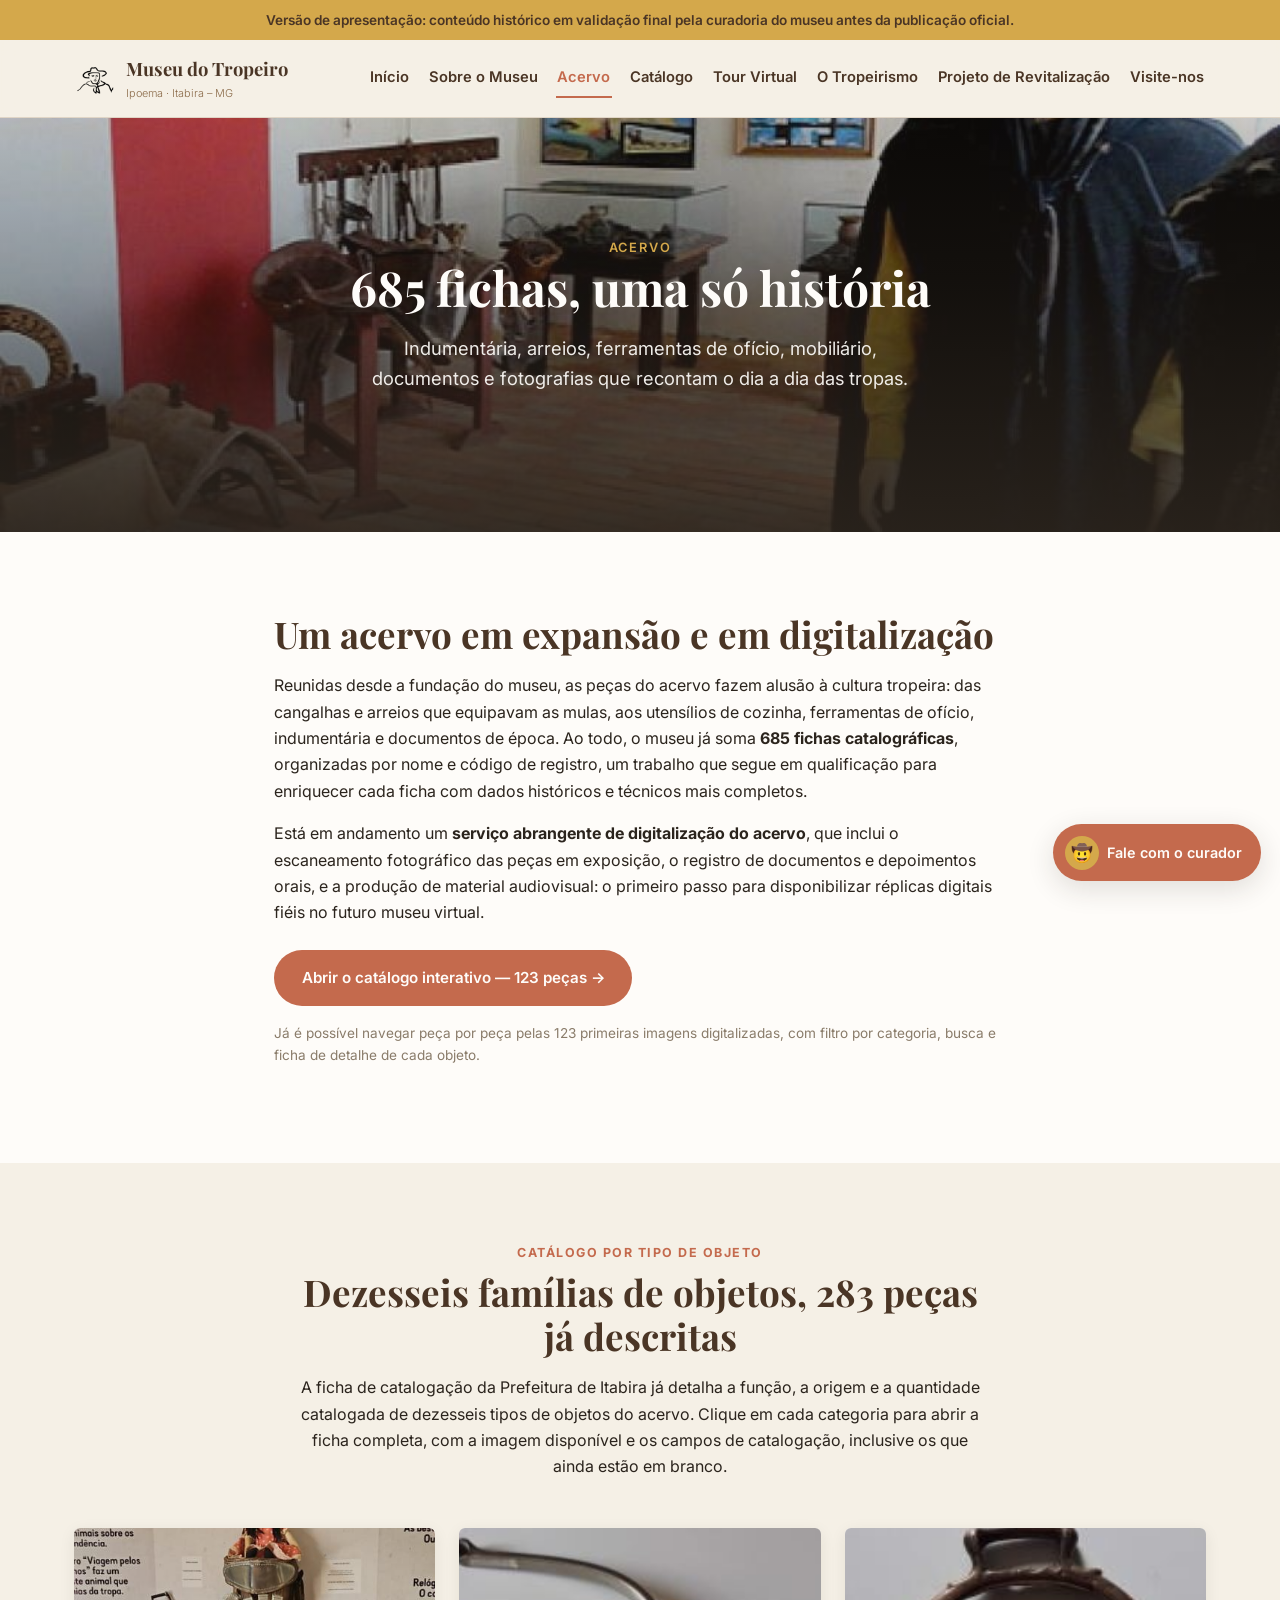
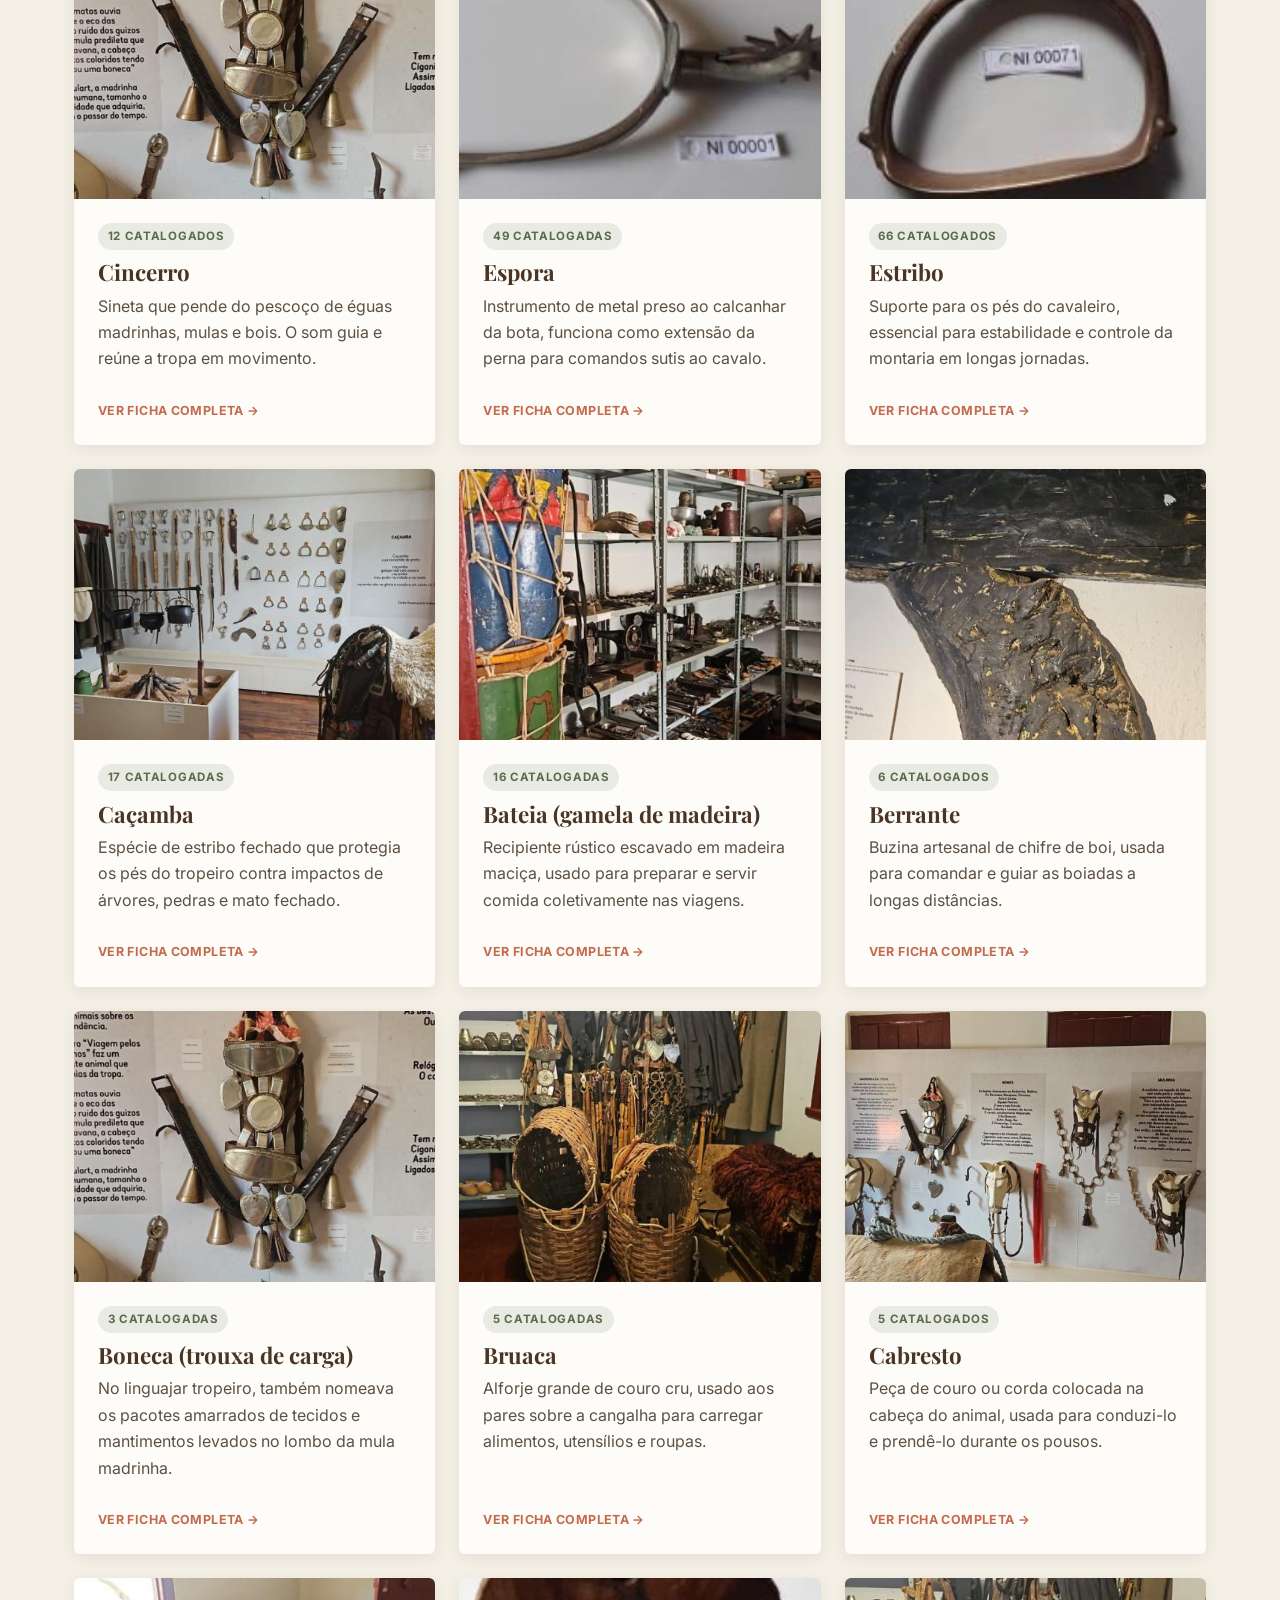
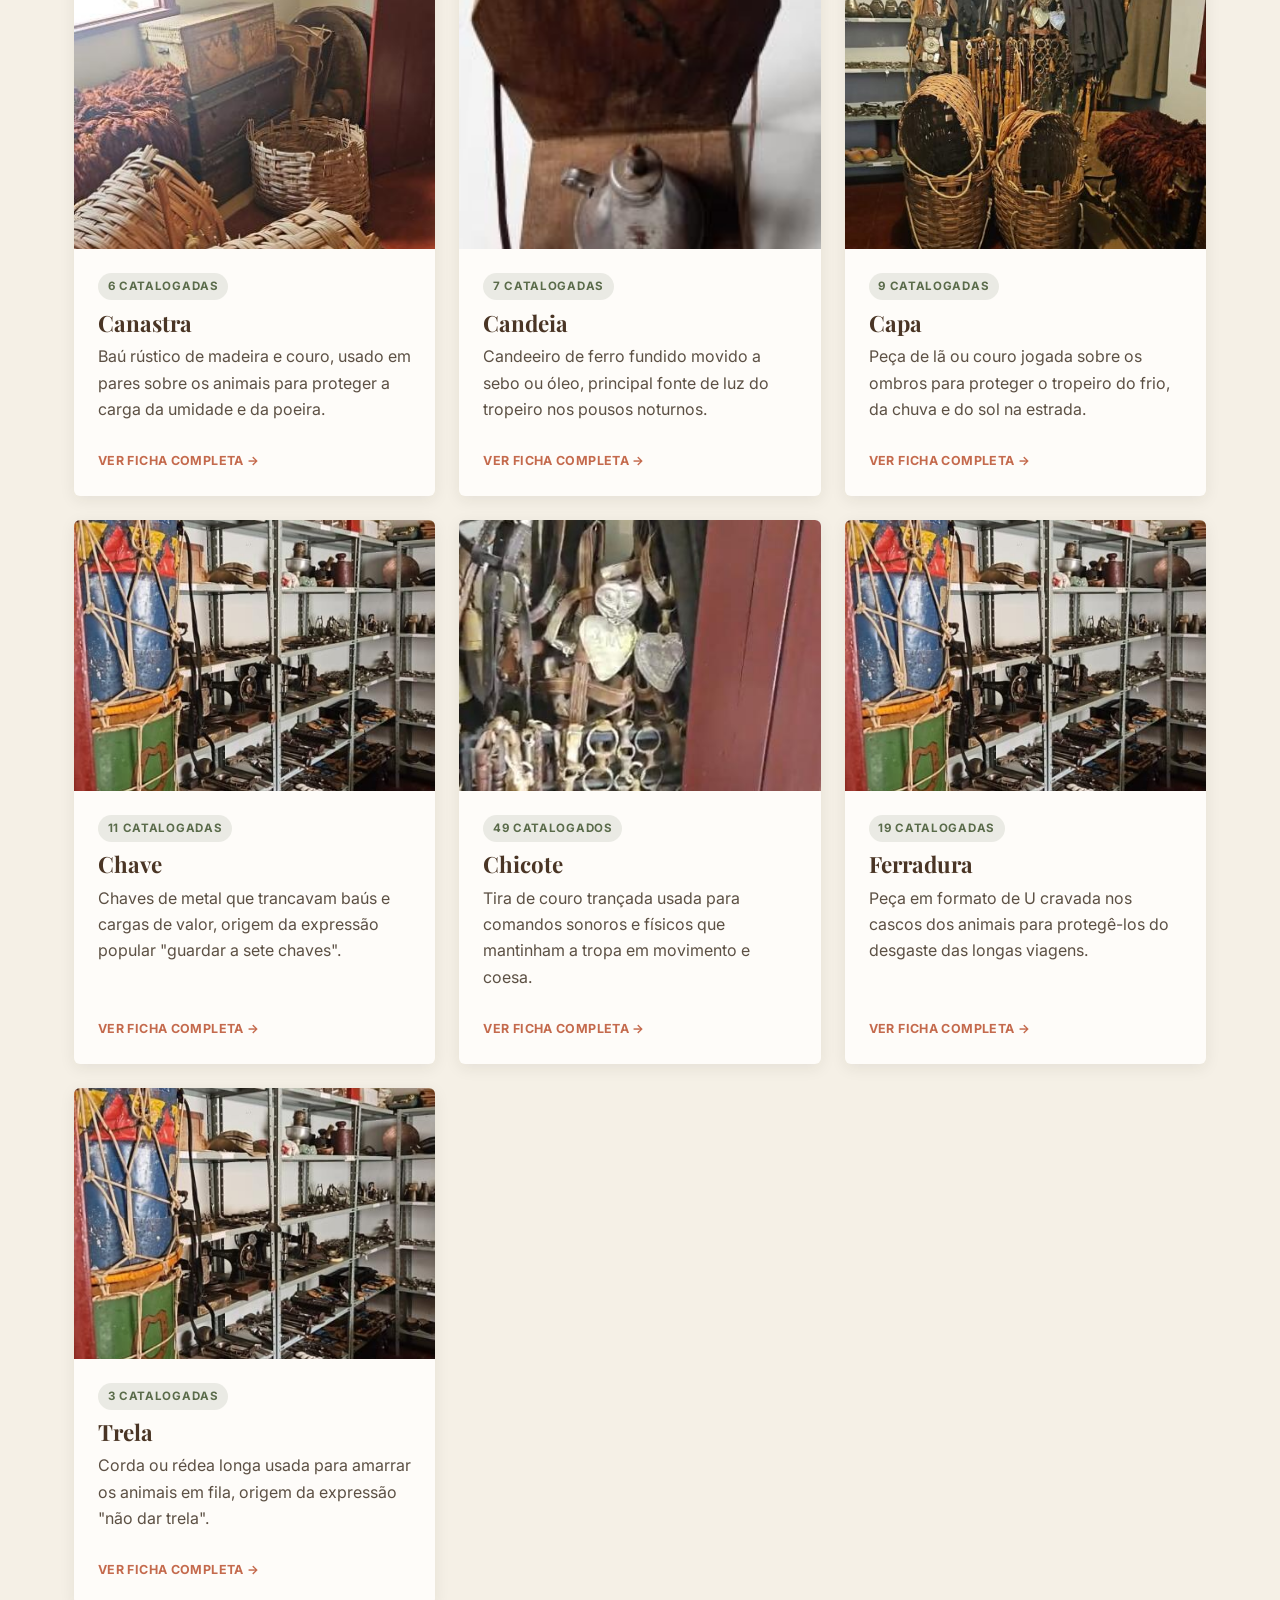
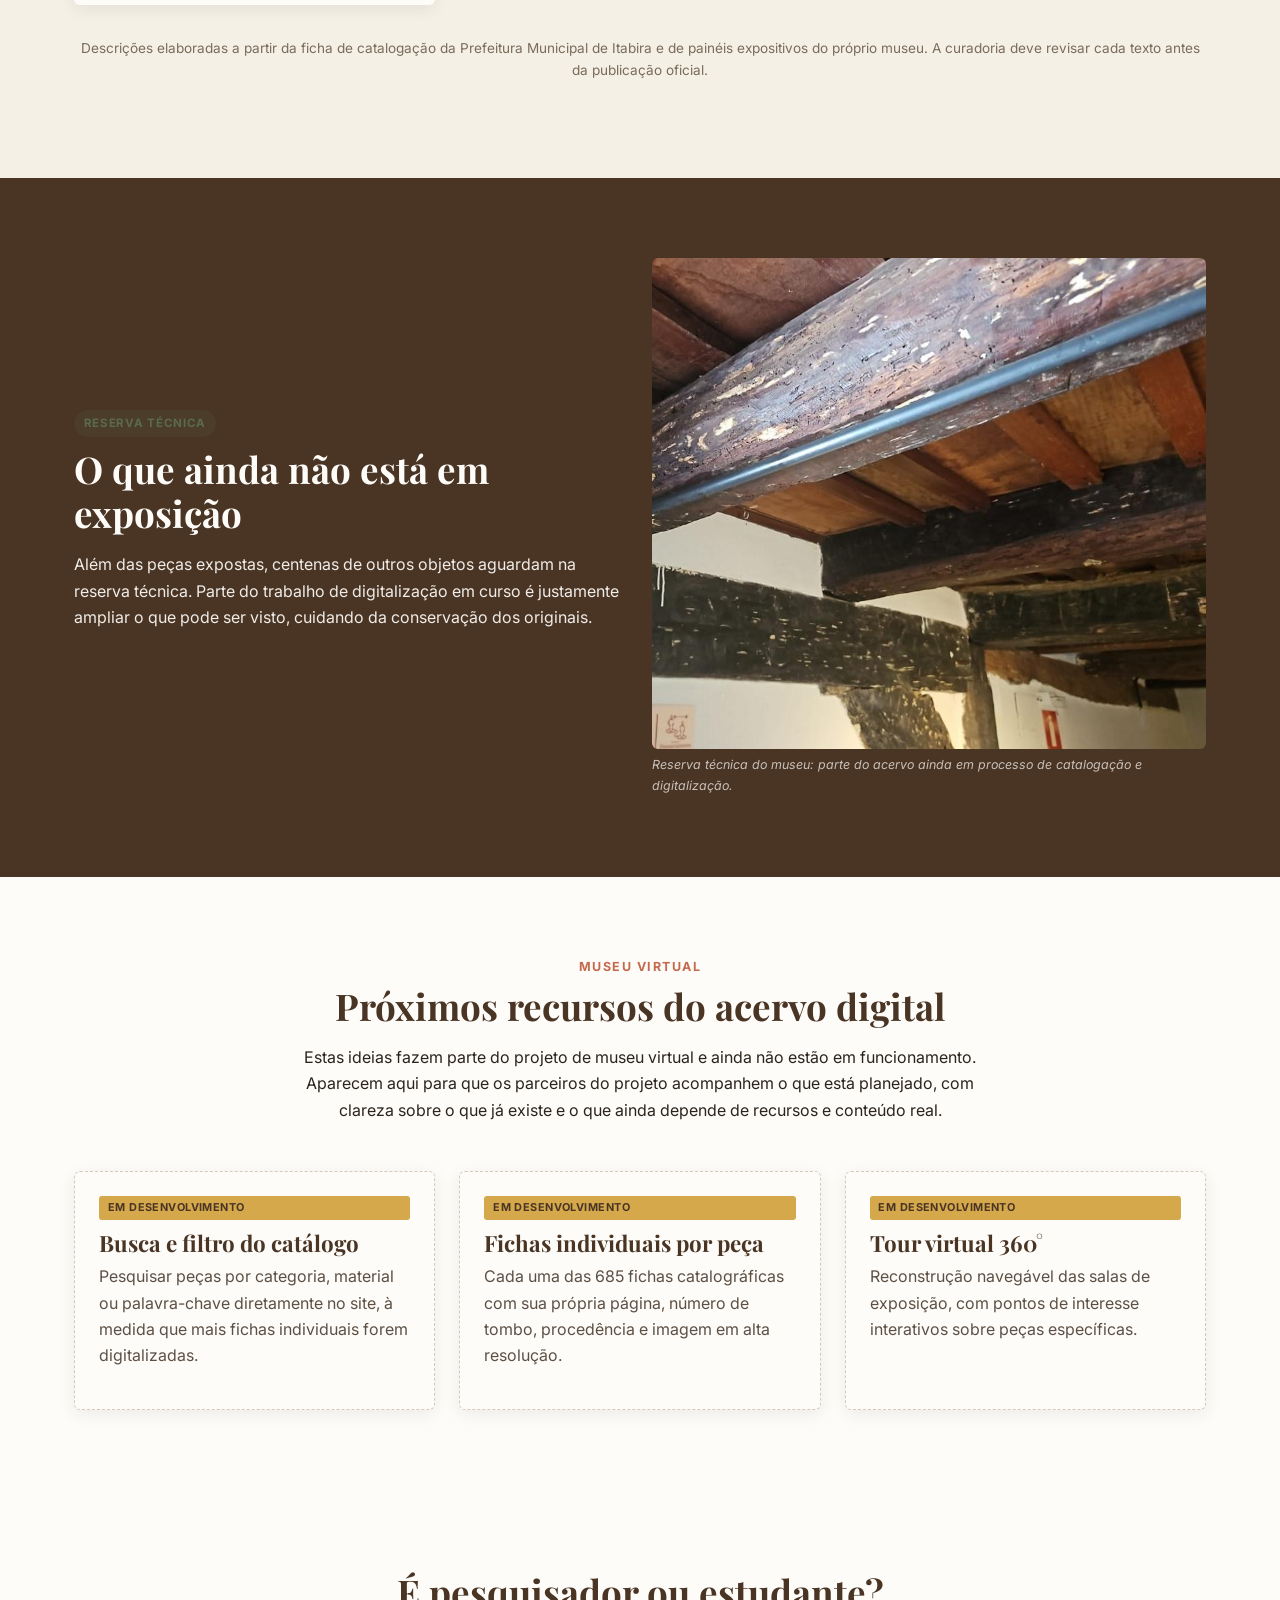
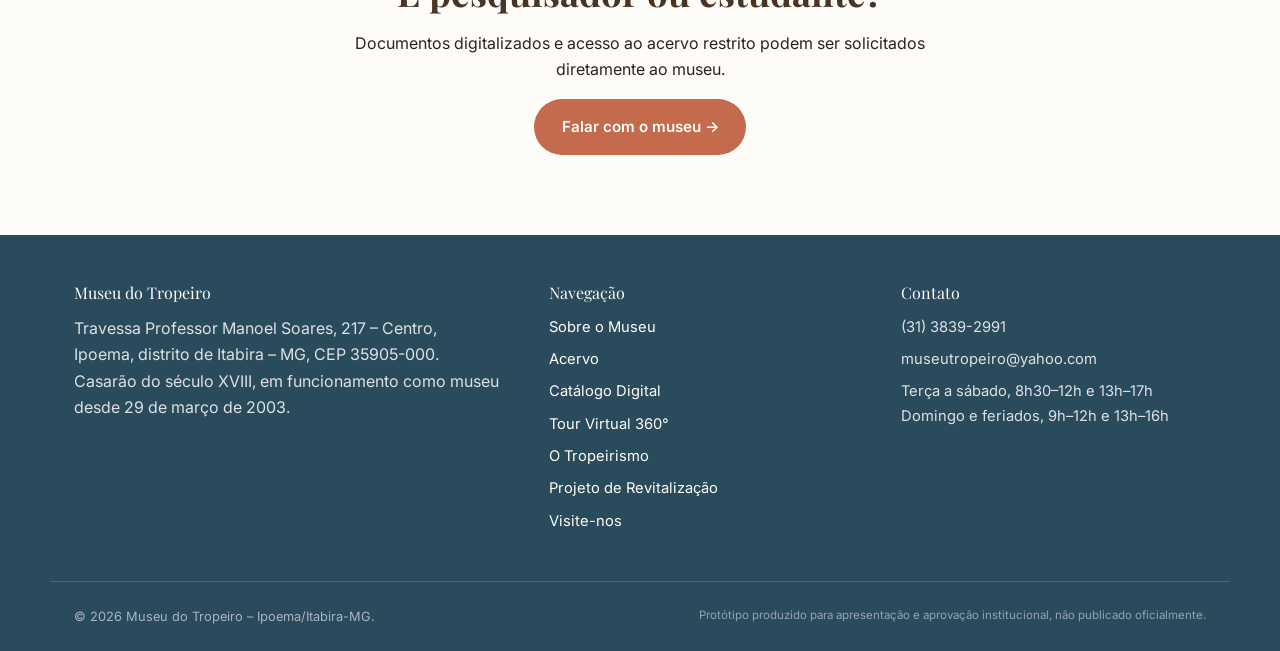
==== commit 0e9981e3: "Logomarca oficial do museu (logo + favicon) - logo.png: nova logomarca oficial completa (fundo trans" ====
--- a/acervo.html
+++ b/acervo.html
@@ -23,7 +23,7 @@
 <header class="header">
   <div class="header__inner">
     <a href="index.html" class="brand">
-      <img src="assets/logo/logo.png" alt="" class="brand__logo" width="42" height="42">
+      <img src="assets/logo/logo-mark.png" alt="" class="brand__logo" width="42" height="42">
       <span>Museu do Tropeiro<small>Ipoema · Itabira – MG</small></span>
     </a>
     <button class="menu-toggle" aria-label="Abrir menu" aria-expanded="false" aria-controls="menu-principal">
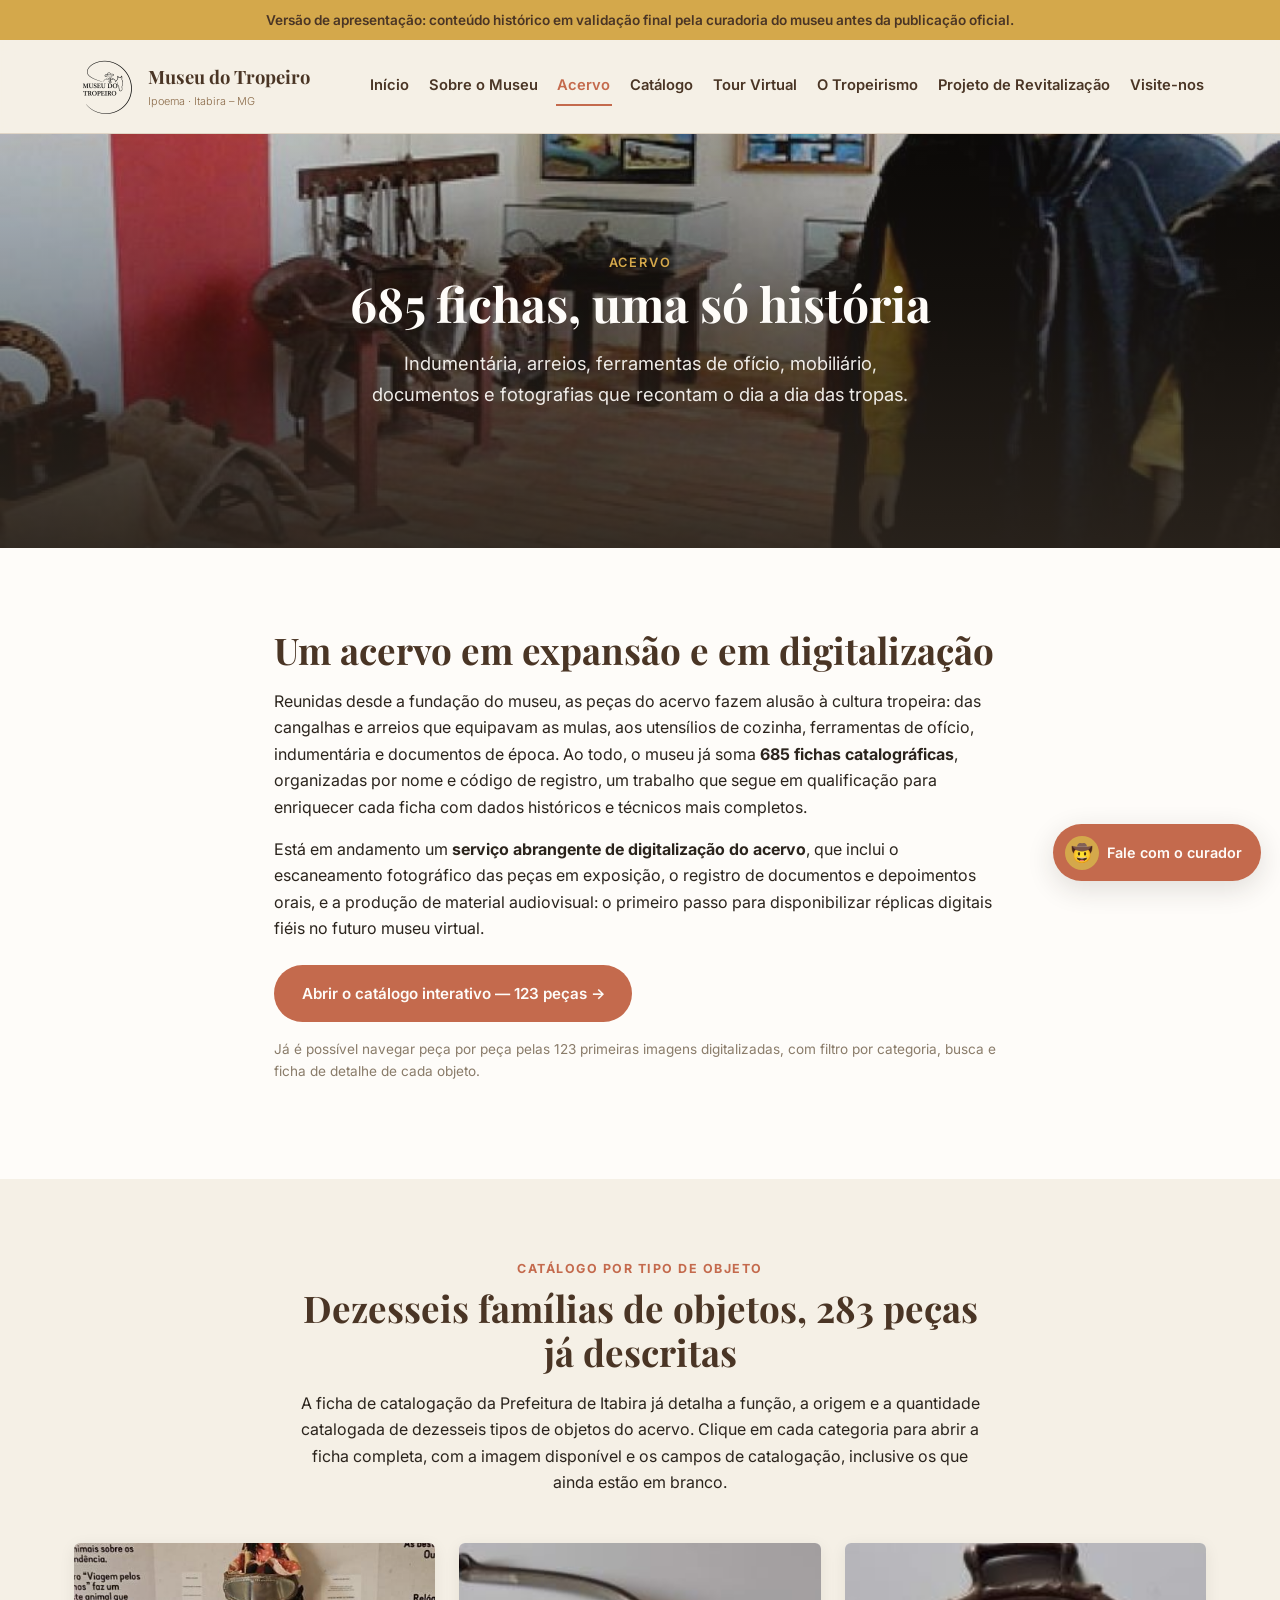
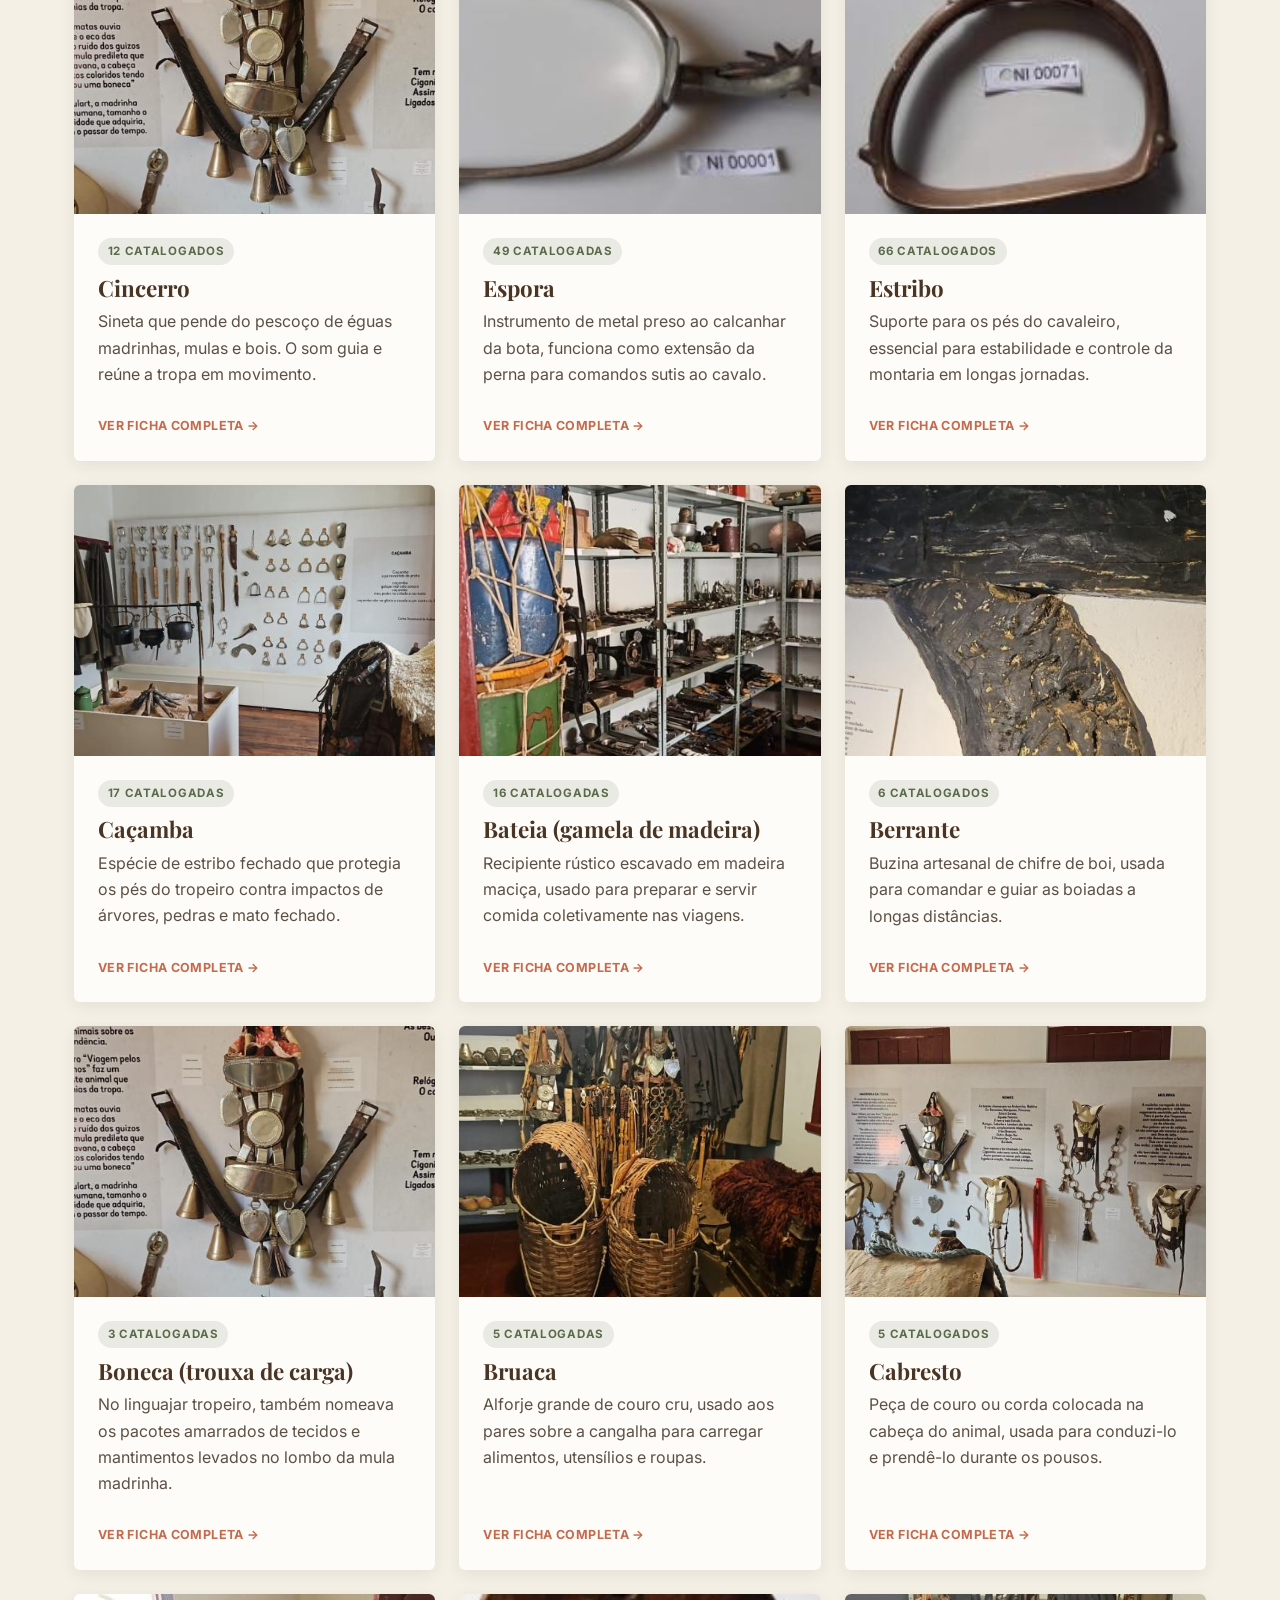
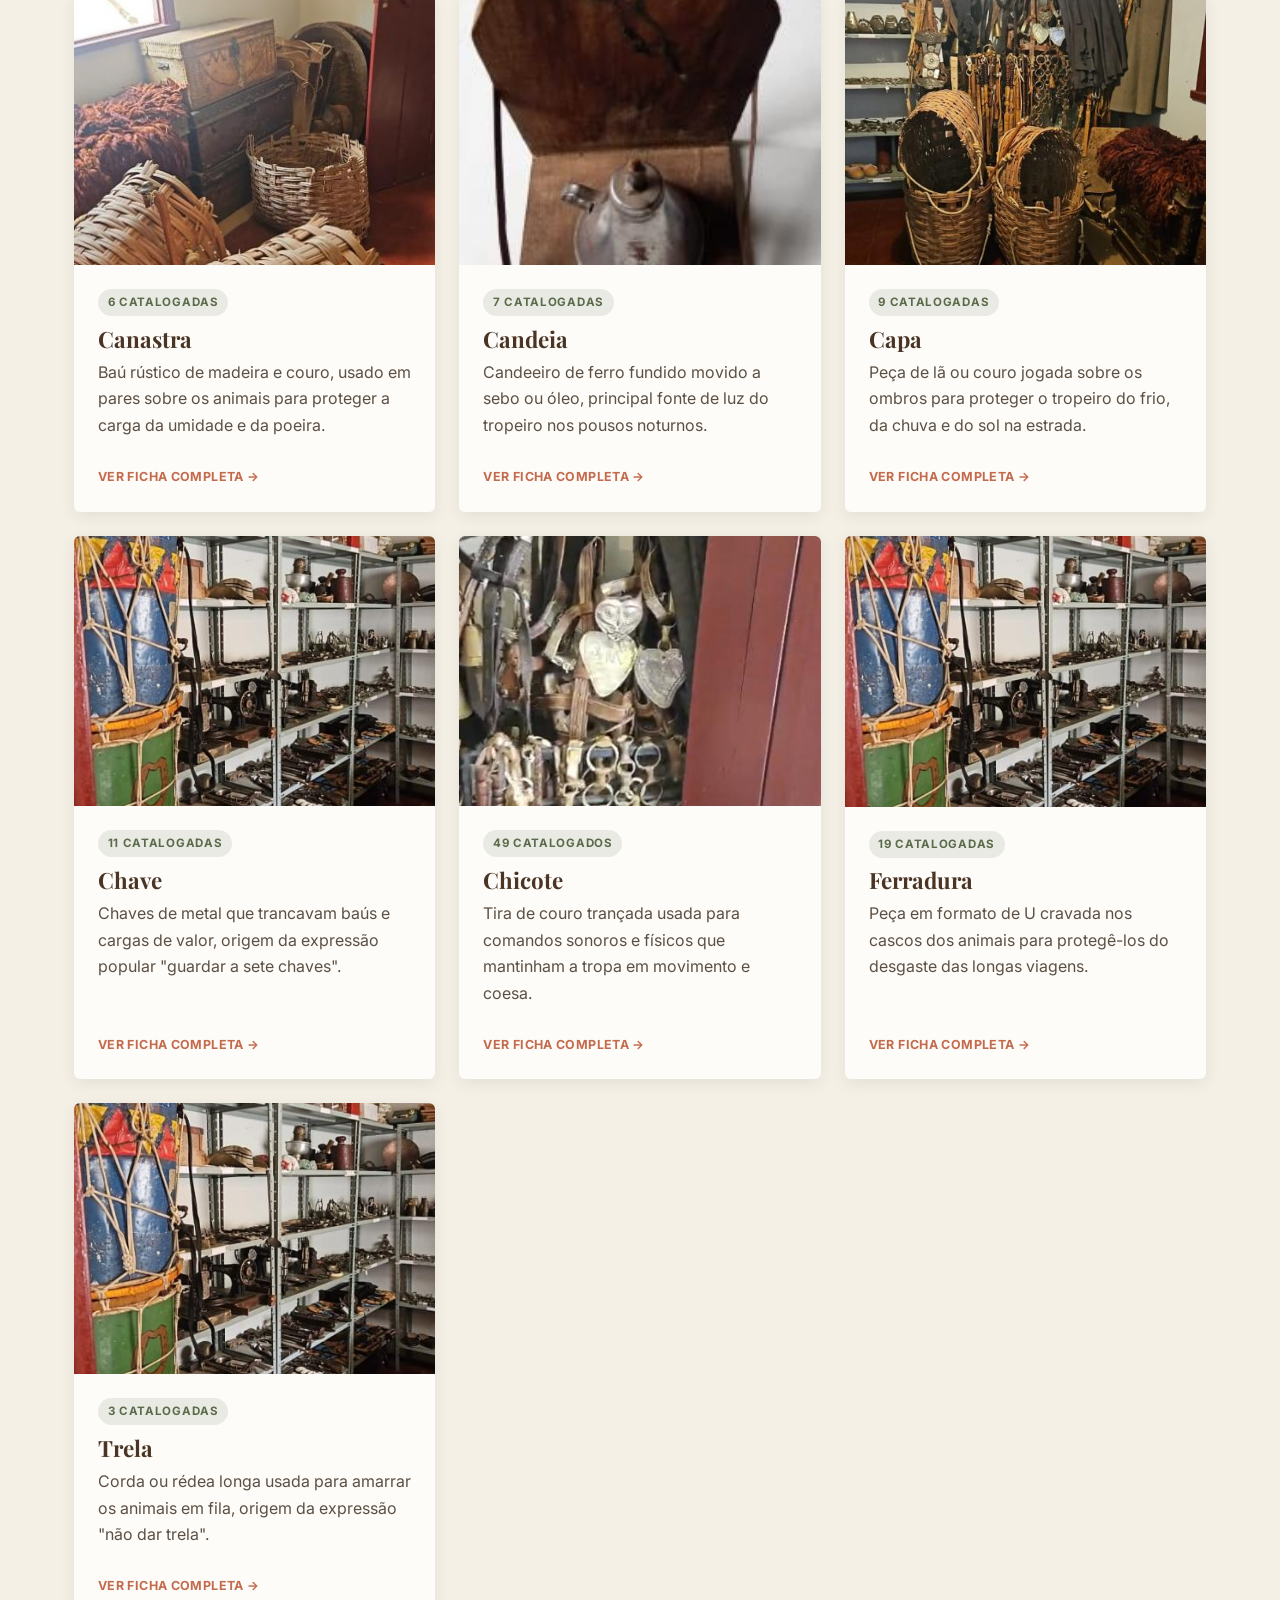
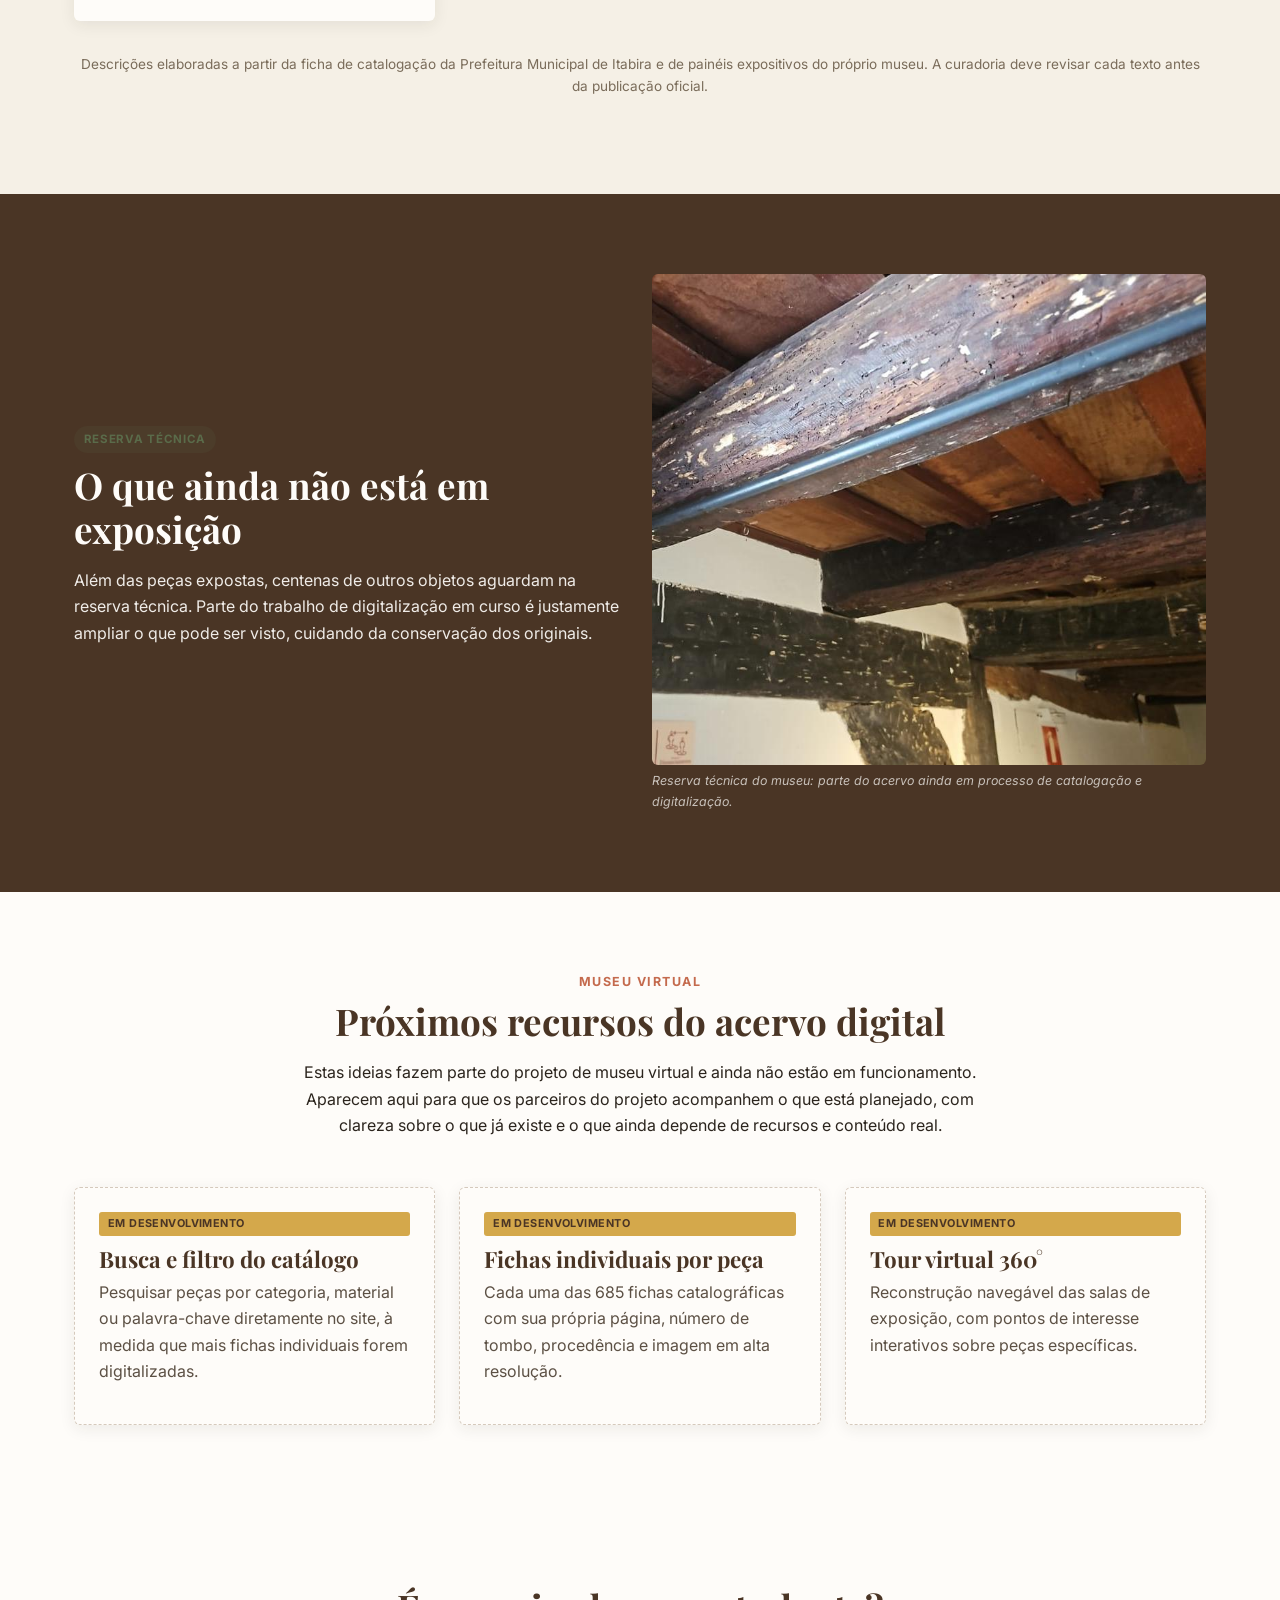
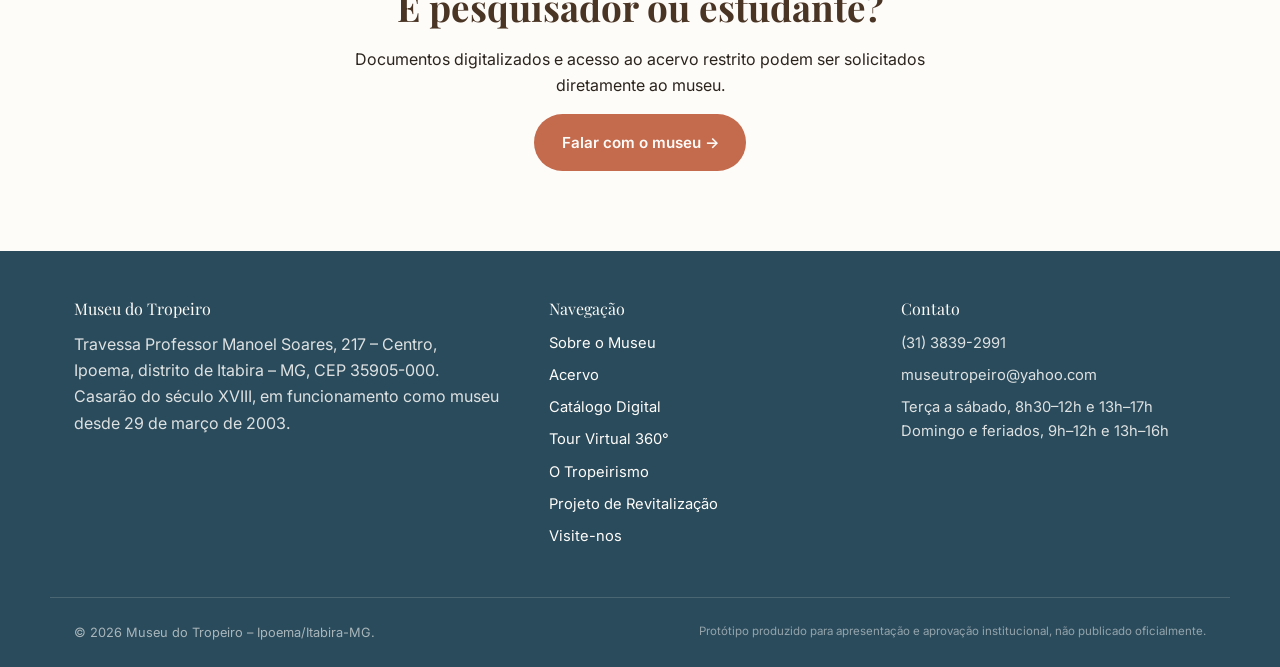
==== commit 0cf1f681: "Logomarca completa no cabecalho, em tamanho maior - Cabecalho volta a usar a logomarca oficial compl" ====
--- a/acervo.html
+++ b/acervo.html
@@ -23,7 +23,7 @@
 <header class="header">
   <div class="header__inner">
     <a href="index.html" class="brand">
-      <img src="assets/logo/logo-mark.png" alt="" class="brand__logo" width="42" height="42">
+      <img src="assets/logo/logo.png" alt="Logomarca do Museu do Tropeiro" class="brand__logo" width="64" height="64">
       <span>Museu do Tropeiro<small>Ipoema · Itabira – MG</small></span>
     </a>
     <button class="menu-toggle" aria-label="Abrir menu" aria-expanded="false" aria-controls="menu-principal">
--- a/style.css
+++ b/style.css
@@ -142,9 +142,12 @@
   flex-shrink: 0;
 }
 .brand__logo {
-  width: 42px;
-  height: 42px;
+  width: 64px;
+  height: 64px;
   flex-shrink: 0;
+}
+@media (max-width: 480px) {
+  .brand__logo { width: 52px; height: 52px; }
 }
 .rodape__logo {
   width: 46px;
